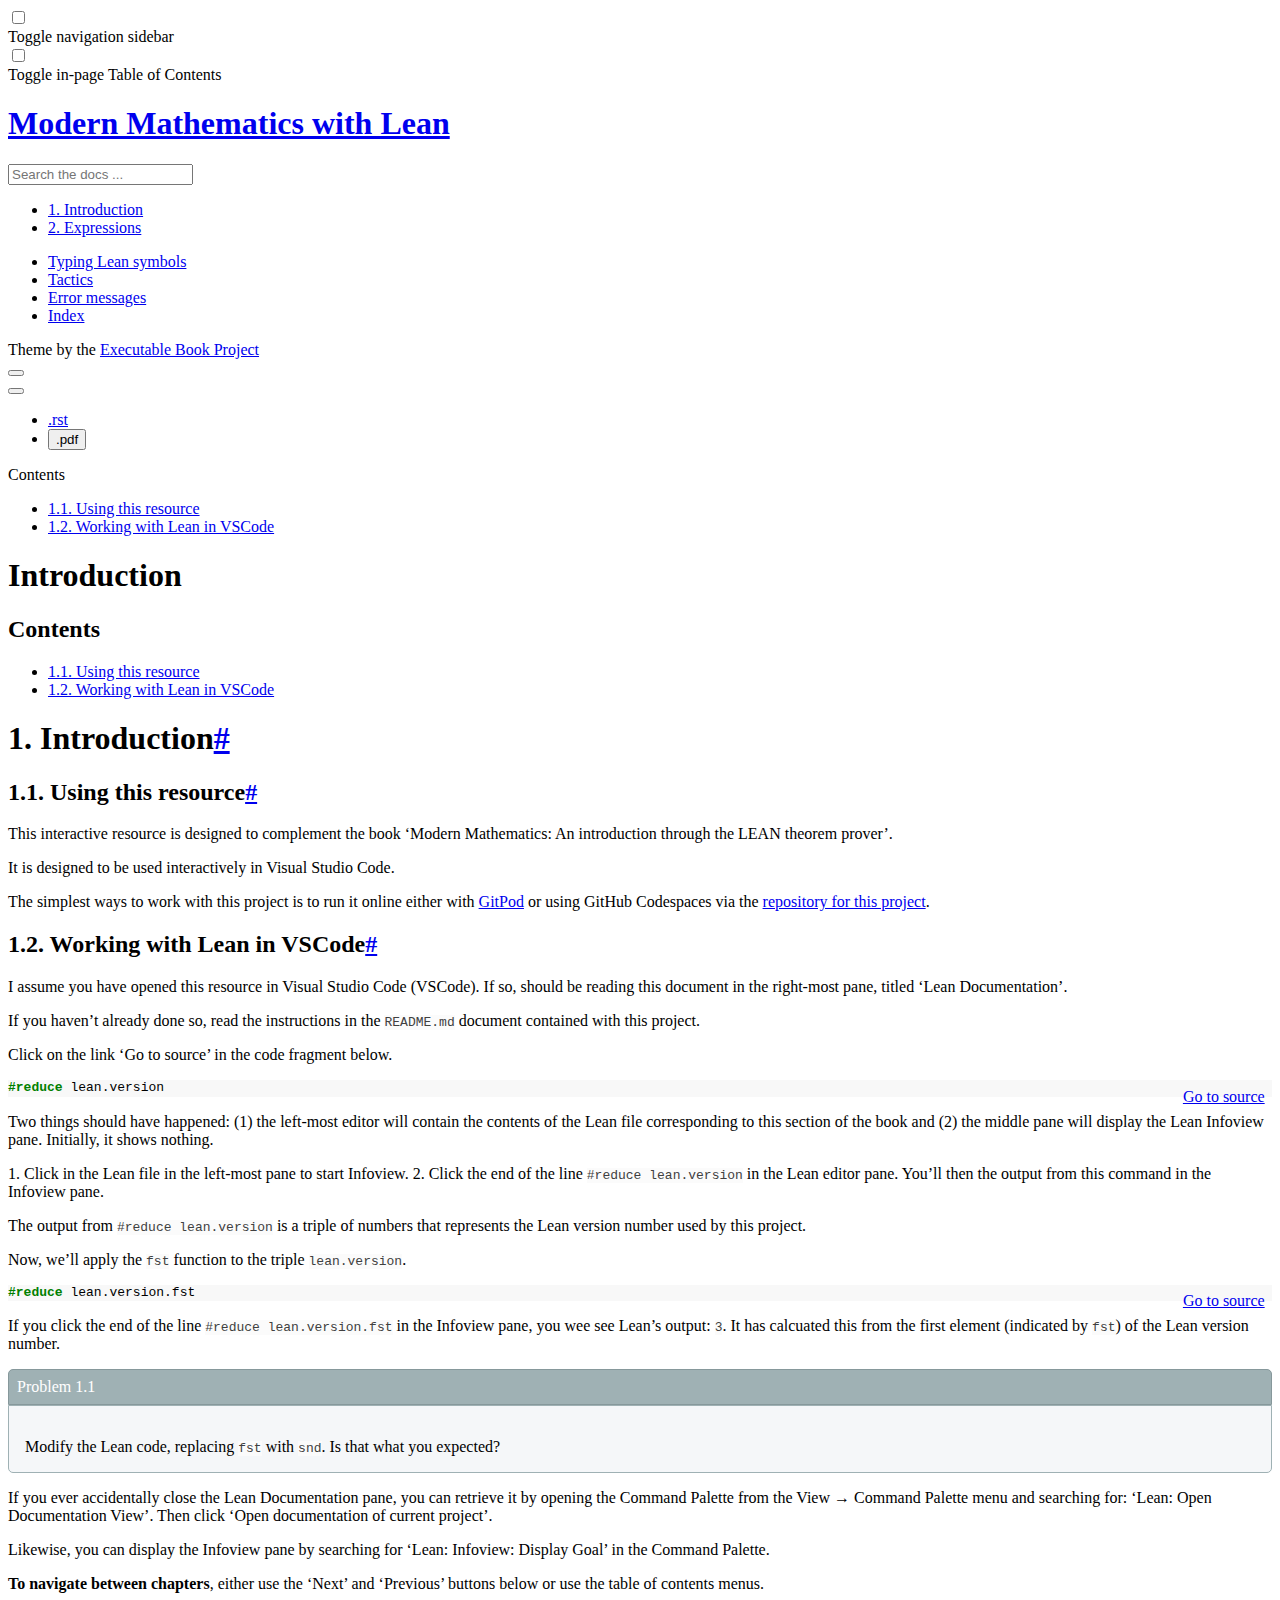
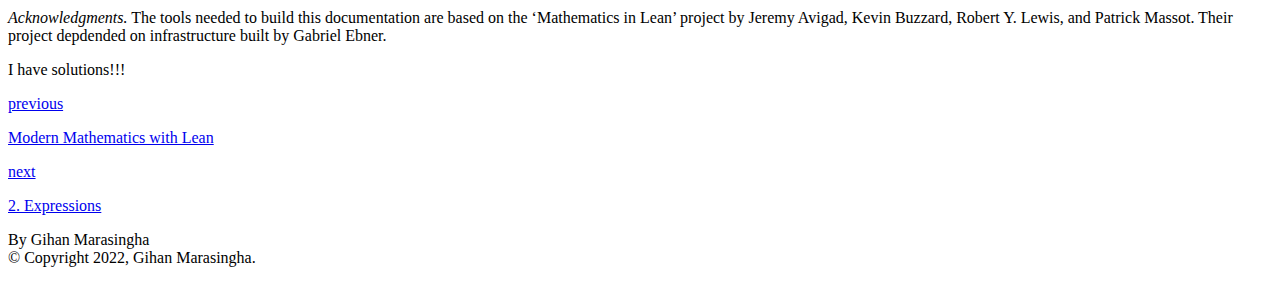
==== html/01_Introduction.html @ c66e1262 "Update Mon Jan  2 20:14:57 UTC 2023" ====
<!DOCTYPE html>

<html>
  <head>
    <meta charset="ascii" />
    <meta name="viewport" content="width=device-width, initial-scale=1.0" /><meta name="generator" content="Docutils 0.17.1: http://docutils.sourceforge.net/" />

    <title>1. Introduction &#8212; Modern Mathematics with Lean</title>
    
  <!-- Loaded before other Sphinx assets -->
  <link href="_static/styles/theme.css?digest=1999514e3f237ded88cf" rel="stylesheet">
<link href="_static/styles/pydata-sphinx-theme.css?digest=1999514e3f237ded88cf" rel="stylesheet">

    
  <link rel="stylesheet"
    href="_static/vendor/fontawesome/5.13.0/css/all.min.css">
  <link rel="preload" as="font" type="font/woff2" crossorigin
    href="_static/vendor/fontawesome/5.13.0/webfonts/fa-solid-900.woff2">
  <link rel="preload" as="font" type="font/woff2" crossorigin
    href="_static/vendor/fontawesome/5.13.0/webfonts/fa-brands-400.woff2">

    <link rel="stylesheet" type="text/css" href="_static/pygments.css" />
    <link rel="stylesheet" href="_static/styles/sphinx-book-theme.css?digest=5115cc725059bd94278eecd172e13a965bf8f5a9" type="text/css" />
    <link rel="stylesheet" type="text/css" href="_static/togglebutton.css" />
    <link rel="stylesheet" type="text/css" href="_static/proof.css" />
    <link rel="stylesheet" type="text/css" href="_static/css/custom.css" />
    <link rel="stylesheet" type="text/css" href="_static/css/proof.css" />
    <link rel="stylesheet" type="text/css" href="_static/design-style.4045f2051d55cab465a707391d5b2007.min.css" />
    
  <!-- Pre-loaded scripts that we'll load fully later -->
  <link rel="preload" as="script" href="_static/scripts/pydata-sphinx-theme.js?digest=1999514e3f237ded88cf">

    <script data-url_root="./" id="documentation_options" src="_static/documentation_options.js"></script>
    <script src="_static/jquery.js"></script>
    <script src="_static/underscore.js"></script>
    <script src="_static/doctools.js"></script>
    <script src="_static/proof.js"></script>
    <script>let toggleHintShow = 'Click to show';</script>
    <script>let toggleHintHide = 'Click to hide';</script>
    <script>let toggleOpenOnPrint = 'true';</script>
    <script src="_static/togglebutton.js"></script>
    <script src="_static/scripts/sphinx-book-theme.js?digest=9c920249402e914e316237a7dbc6769907cce411"></script>
    <script src="_static/design-tabs.js"></script>
    <script>var togglebuttonSelector = '.toggle, .admonition.dropdown';</script>
    <link rel="shortcut icon" href="_static/favicon.ico"/>
    <link rel="index" title="Index" href="genindex.html" />
    <link rel="search" title="Search" href="search.html" />
    <link rel="next" title="2. Expressions" href="02_Expressions.html" />
    <link rel="prev" title="Modern Mathematics with Lean" href="index.html" />
    <meta name="viewport" content="width=device-width, initial-scale=1" />
    <meta name="docsearch:language" content="None">
    

    <!-- Google Analytics -->
    
  </head>
  <body data-spy="scroll" data-target="#bd-toc-nav" data-offset="60">
<!-- Checkboxes to toggle the left sidebar -->
<input type="checkbox" class="sidebar-toggle" name="__navigation" id="__navigation" aria-label="Toggle navigation sidebar">
<label class="overlay overlay-navbar" for="__navigation">
    <div class="visually-hidden">Toggle navigation sidebar</div>
</label>
<!-- Checkboxes to toggle the in-page toc -->
<input type="checkbox" class="sidebar-toggle" name="__page-toc" id="__page-toc" aria-label="Toggle in-page Table of Contents">
<label class="overlay overlay-pagetoc" for="__page-toc">
    <div class="visually-hidden">Toggle in-page Table of Contents</div>
</label>
<!-- Headers at the top -->
<div class="announcement header-item noprint"></div>
<div class="header header-item noprint"></div>

    
    <div class="container-fluid" id="banner"></div>

    

    <div class="container-xl">
      <div class="row">
          
<!-- Sidebar -->
<div class="bd-sidebar noprint" id="site-navigation">
    <div class="bd-sidebar__content">
        <div class="bd-sidebar__top"><div class="navbar-brand-box">
    <a class="navbar-brand text-wrap" href="index.html">
      
      
      
      <h1 class="site-logo" id="site-title">Modern Mathematics with Lean</h1>
      
    </a>
</div><form class="bd-search d-flex align-items-center" action="search.html" method="get">
  <i class="icon fas fa-search"></i>
  <input type="search" class="form-control" name="q" id="search-input" placeholder="Search the docs ..." aria-label="Search the docs ..." autocomplete="off" >
</form><nav class="bd-links" id="bd-docs-nav" aria-label="Main">
    <div class="bd-toc-item active">
        <ul class="current nav bd-sidenav">
 <li class="toctree-l1 current active">
  <a class="current reference internal" href="#">
   1. Introduction
  </a>
 </li>
 <li class="toctree-l1">
  <a class="reference internal" href="02_Expressions.html">
   2. Expressions
  </a>
 </li>
</ul>
<ul class="nav bd-sidenav">
 <li class="toctree-l1">
  <a class="reference internal" href="typing_lean_symbols.html">
   Typing Lean symbols
  </a>
 </li>
 <li class="toctree-l1">
  <a class="reference internal" href="tactics.html">
   Tactics
  </a>
 </li>
 <li class="toctree-l1">
  <a class="reference internal" href="error_messages.html">
   Error messages
  </a>
 </li>
 <li class="toctree-l1">
  <a class="reference internal" href="genindex.html">
   Index
  </a>
 </li>
</ul>

    </div>
</nav></div>
        <div class="bd-sidebar__bottom">
             <!-- To handle the deprecated key -->
            
            <div class="navbar_extra_footer">
            Theme by the <a href="https://ebp.jupyterbook.org">Executable Book Project</a>
            </div>
            
        </div>
    </div>
    <div id="rtd-footer-container"></div>
</div>


          


          
<!-- A tiny helper pixel to detect if we've scrolled -->
<div class="sbt-scroll-pixel-helper"></div>
<!-- Main content -->
<div class="col py-0 content-container">
    
    <div class="header-article row sticky-top noprint">
        



<div class="col py-1 d-flex header-article-main">
    <div class="header-article__left">
        
        <label for="__navigation"
  class="headerbtn"
  data-toggle="tooltip"
data-placement="right"
title="Toggle navigation"
>
  

<span class="headerbtn__icon-container">
  <i class="fas fa-bars"></i>
  </span>

</label>

        
    </div>
    <div class="header-article__right">
<button onclick="toggleFullScreen()"
  class="headerbtn"
  data-toggle="tooltip"
data-placement="bottom"
title="Fullscreen mode"
>
  

<span class="headerbtn__icon-container">
  <i class="fas fa-expand"></i>
  </span>

</button>

<div class="menu-dropdown menu-dropdown-download-buttons">
  <button class="headerbtn menu-dropdown__trigger"
      aria-label="Download this page">
      <i class="fas fa-download"></i>
  </button>
  <div class="menu-dropdown__content">
    <ul>
      <li>
        <a href="_sources/01_Introduction.rst.txt"
   class="headerbtn"
   data-toggle="tooltip"
data-placement="left"
title="Download source file"
>
  

<span class="headerbtn__icon-container">
  <i class="fas fa-file"></i>
  </span>
<span class="headerbtn__text-container">.rst</span>
</a>

      </li>
      
      <li>
        
<button onclick="printPdf(this)"
  class="headerbtn"
  data-toggle="tooltip"
data-placement="left"
title="Print to PDF"
>
  

<span class="headerbtn__icon-container">
  <i class="fas fa-file-pdf"></i>
  </span>
<span class="headerbtn__text-container">.pdf</span>
</button>

      </li>
      
    </ul>
  </div>
</div>
<label for="__page-toc"
  class="headerbtn headerbtn-page-toc"
  
>
  

<span class="headerbtn__icon-container">
  <i class="fas fa-list"></i>
  </span>

</label>

    </div>
</div>

<!-- Table of contents -->
<div class="col-md-3 bd-toc show noprint">
    <div class="tocsection onthispage pt-5 pb-3">
        <i class="fas fa-list"></i> Contents
    </div>
    <nav id="bd-toc-nav" aria-label="Page">
        <ul class="visible nav section-nav flex-column">
 <li class="toc-h2 nav-item toc-entry">
  <a class="reference internal nav-link" href="#using-this-resource">
   1.1. Using this resource
  </a>
 </li>
 <li class="toc-h2 nav-item toc-entry">
  <a class="reference internal nav-link" href="#working-with-lean-in-vscode">
   1.2. Working with Lean in VSCode
  </a>
 </li>
</ul>

    </nav>
</div>
    </div>
    <div class="article row">
        <div class="col pl-md-3 pl-lg-5 content-container">
            <!-- Table of contents that is only displayed when printing the page -->
            <div id="jb-print-docs-body" class="onlyprint">
                <h1>Introduction</h1>
                <!-- Table of contents -->
                <div id="print-main-content">
                    <div id="jb-print-toc">
                        
                        <div>
                            <h2> Contents </h2>
                        </div>
                        <nav aria-label="Page">
                            <ul class="visible nav section-nav flex-column">
 <li class="toc-h2 nav-item toc-entry">
  <a class="reference internal nav-link" href="#using-this-resource">
   1.1. Using this resource
  </a>
 </li>
 <li class="toc-h2 nav-item toc-entry">
  <a class="reference internal nav-link" href="#working-with-lean-in-vscode">
   1.2. Working with Lean in VSCode
  </a>
 </li>
</ul>

                        </nav>
                    </div>
                </div>
            </div>
            <main id="main-content" role="main">
                
              <div>
                
  <section id="introduction">
<span id="id1"></span><h1><span class="section-number">1. </span>Introduction<a class="headerlink" href="#introduction" title="Permalink to this headline">#</a></h1>
<section id="using-this-resource">
<h2><span class="section-number">1.1. </span>Using this resource<a class="headerlink" href="#using-this-resource" title="Permalink to this headline">#</a></h2>
<p>This interactive resource is designed to complement the book &#8216;Modern Mathematics: An introduction
through the LEAN theorem prover&#8217;.</p>
<p>It is designed to be used interactively in Visual Studio Code.</p>
<p>The simplest ways to work with this project is to run it online either with
<a class="reference external" href="https://gitpod.io/#https://github.com/GihanMarasinghaOrg/modern_maths_lean/">GitPod</a> or
using GitHub Codespaces via the
<a class="reference external" href="https://github.com/GihanMarasinghaOrg/modern_maths_lean/">repository for this project</a>.</p>
</section>
<section id="working-with-lean-in-vscode">
<h2><span class="section-number">1.2. </span>Working with Lean in VSCode<a class="headerlink" href="#working-with-lean-in-vscode" title="Permalink to this headline">#</a></h2>
<p>I assume you have opened this resource in Visual Studio Code (VSCode). If so, should be reading
this document in the right-most pane, titled &#8216;Lean Documentation&#8217;.</p>
<p>If you haven&#8217;t already done so, read the instructions in the <code class="docutils literal notranslate"><span class="pre">README.md</span></code> document contained
with this project.</p>
<p>Click on the link &#8216;Go to source&#8217; in the code fragment below.</p>
<div id="index-0" style="position: relative">
<div style='position: absolute; right: 0; top: 0; padding: 1ex'><a href="../src/introduction/the_lean_interface.lean" id="index-0" target="_blank" tryitfile="../src/introduction/the_lean_interface.lean">
Go to source</a></div><div class="highlight-lean notranslate" id="index-0"><div class="highlight"><pre><span></span><span class="k">#reduce</span> <span class="n">lean.version</span>
</pre></div>
</div>
</div><p>Two things should have happened: (1) the left-most editor will contain the
contents of the Lean file corresponding to this section of the book and
(2) the middle pane will display the Lean Infoview pane. Initially, it
shows nothing.</p>
<p>1. Click in the Lean file in the left-most pane to start
Infoview.
2. Click the end of the line <code class="docutils literal notranslate"><span class="pre">#reduce</span> <span class="pre">lean.version</span></code> in the Lean editor pane.
You&#8217;ll then the output from this command in the Infoview pane.</p>
<p>The output from <code class="docutils literal notranslate"><span class="pre">#reduce</span> <span class="pre">lean.version</span></code> is a triple of numbers that
represents the Lean version number used by this project.</p>
<p>Now, we&#8217;ll apply the <code class="docutils literal notranslate"><span class="pre">fst</span></code> function to the triple <code class="docutils literal notranslate"><span class="pre">lean.version</span></code>.</p>
<div style="position: relative">
<div style='position: absolute; right: 0; top: 0; padding: 1ex'><a href="../src/introduction/the_lean_interface.lean" target="_blank" tryitfile="../src/introduction/the_lean_interface.lean">
Go to source</a></div><div class="highlight-lean notranslate"><div class="highlight"><pre><span></span><span class="k">#reduce</span> <span class="n">lean.version.fst</span>
</pre></div>
</div>
</div><p>If you click the end of the line <code class="docutils literal notranslate"><span class="pre">#reduce</span> <span class="pre">lean.version.fst</span></code> in the
Infoview pane, you wee see Lean&#8217;s output: <code class="docutils literal notranslate"><span class="pre">3</span></code>. It has calcuated this
from the first element (indicated by <code class="docutils literal notranslate"><span class="pre">fst</span></code>) of the Lean version number.</p>
<div class="proof proof-type-problem" id="id2">

    <div class="proof-title">
        <span class="proof-type">Problem 1.1</span>
        
    </div><div class="proof-content">
<p>Modify the Lean code, replacing <code class="docutils literal notranslate"><span class="pre">fst</span></code> with <code class="docutils literal notranslate"><span class="pre">snd</span></code>. Is that what you expected?</p>
</div></div><p>If you ever accidentally close the Lean Documentation pane, you can retrieve it
by opening the Command Palette from the View &#8594; Command Palette menu and searching for:
&#8216;Lean: Open Documentation View&#8217;. Then click &#8216;Open documentation of current project&#8217;.</p>
<p>Likewise, you can display the Infoview pane by searching for &#8216;Lean: Infoview: Display Goal&#8217;
in the Command Palette.</p>
<p><strong>To navigate between chapters</strong>, either use the &#8216;Next&#8217; and &#8216;Previous&#8217;
buttons below or use the table of contents menus.</p>
<p><em>Acknowledgments.</em> The tools needed to build this documentation are based on
the &#8216;Mathematics in Lean&#8217; project by Jeremy Avigad, Kevin Buzzard, Robert Y. Lewis, and
Patrick Massot. Their project depdended on infrastructure built by  Gabriel Ebner.</p>
<p>I have solutions!!!</p>
</section>
</section>


              </div>
              
            </main>
            <footer class="footer-article noprint">
                
    <!-- Previous / next buttons -->
<div class='prev-next-area'>
    <a class='left-prev' id="prev-link" href="index.html" title="previous page">
        <i class="fas fa-angle-left"></i>
        <div class="prev-next-info">
            <p class="prev-next-subtitle">previous</p>
            <p class="prev-next-title">Modern Mathematics with Lean</p>
        </div>
    </a>
    <a class='right-next' id="next-link" href="02_Expressions.html" title="next page">
    <div class="prev-next-info">
        <p class="prev-next-subtitle">next</p>
        <p class="prev-next-title"><span class="section-number">2. </span>Expressions</p>
    </div>
    <i class="fas fa-angle-right"></i>
    </a>
</div>
            </footer>
        </div>
    </div>
    <div class="footer-content row">
        <footer class="col footer"><p>
  
    By Gihan Marasingha<br/>
  
      &copy; Copyright 2022, Gihan Marasingha.<br/>
</p>
        </footer>
    </div>
    
</div>


      </div>
    </div>
  
  <!-- Scripts loaded after <body> so the DOM is not blocked -->
  <script src="_static/scripts/pydata-sphinx-theme.js?digest=1999514e3f237ded88cf"></script>


  </body>
</html>
---- html/_static/pygments.css ----
pre { line-height: 125%; }
td.linenos .normal { color: inherit; background-color: transparent; padding-left: 5px; padding-right: 5px; }
span.linenos { color: inherit; background-color: transparent; padding-left: 5px; padding-right: 5px; }
td.linenos .special { color: #000000; background-color: #ffffc0; padding-left: 5px; padding-right: 5px; }
span.linenos.special { color: #000000; background-color: #ffffc0; padding-left: 5px; padding-right: 5px; }
.highlight .hll { background-color: #ffffcc }
.highlight { background: #f8f8f8; }
.highlight .c { color: #3D7B7B; font-style: italic } /* Comment */
.highlight .err { border: 1px solid #FF0000 } /* Error */
.highlight .k { color: #008000; font-weight: bold } /* Keyword */
.highlight .o { color: #666666 } /* Operator */
.highlight .ch { color: #3D7B7B; font-style: italic } /* Comment.Hashbang */
.highlight .cm { color: #3D7B7B; font-style: italic } /* Comment.Multiline */
.highlight .cp { color: #9C6500 } /* Comment.Preproc */
.highlight .cpf { color: #3D7B7B; font-style: italic } /* Comment.PreprocFile */
.highlight .c1 { color: #3D7B7B; font-style: italic } /* Comment.Single */
.highlight .cs { color: #3D7B7B; font-style: italic } /* Comment.Special */
.highlight .gd { color: #A00000 } /* Generic.Deleted */
.highlight .ge { font-style: italic } /* Generic.Emph */
.highlight .gr { color: #E40000 } /* Generic.Error */
.highlight .gh { color: #000080; font-weight: bold } /* Generic.Heading */
.highlight .gi { color: #008400 } /* Generic.Inserted */
.highlight .go { color: #717171 } /* Generic.Output */
.highlight .gp { color: #000080; font-weight: bold } /* Generic.Prompt */
.highlight .gs { font-weight: bold } /* Generic.Strong */
.highlight .gu { color: #800080; font-weight: bold } /* Generic.Subheading */
.highlight .gt { color: #0044DD } /* Generic.Traceback */
.highlight .kc { color: #008000; font-weight: bold } /* Keyword.Constant */
.highlight .kd { color: #008000; font-weight: bold } /* Keyword.Declaration */
.highlight .kn { color: #008000; font-weight: bold } /* Keyword.Namespace */
.highlight .kp { color: #008000 } /* Keyword.Pseudo */
.highlight .kr { color: #008000; font-weight: bold } /* Keyword.Reserved */
.highlight .kt { color: #B00040 } /* Keyword.Type */
.highlight .m { color: #666666 } /* Literal.Number */
.highlight .s { color: #BA2121 } /* Literal.String */
.highlight .na { color: #687822 } /* Name.Attribute */
.highlight .nb { color: #008000 } /* Name.Builtin */
.highlight .nc { color: #0000FF; font-weight: bold } /* Name.Class */
.highlight .no { color: #880000 } /* Name.Constant */
.highlight .nd { color: #AA22FF } /* Name.Decorator */
.highlight .ni { color: #717171; font-weight: bold } /* Name.Entity */
.highlight .ne { color: #CB3F38; font-weight: bold } /* Name.Exception */
.highlight .nf { color: #0000FF } /* Name.Function */
.highlight .nl { color: #767600 } /* Name.Label */
.highlight .nn { color: #0000FF; font-weight: bold } /* Name.Namespace */
.highlight .nt { color: #008000; font-weight: bold } /* Name.Tag */
.highlight .nv { color: #19177C } /* Name.Variable */
.highlight .ow { color: #AA22FF; font-weight: bold } /* Operator.Word */
.highlight .w { color: #bbbbbb } /* Text.Whitespace */
.highlight .mb { color: #666666 } /* Literal.Number.Bin */
.highlight .mf { color: #666666 } /* Literal.Number.Float */
.highlight .mh { color: #666666 } /* Literal.Number.Hex */
.highlight .mi { color: #666666 } /* Literal.Number.Integer */
.highlight .mo { color: #666666 } /* Literal.Number.Oct */
.highlight .sa { color: #BA2121 } /* Literal.String.Affix */
.highlight .sb { color: #BA2121 } /* Literal.String.Backtick */
.highlight .sc { color: #BA2121 } /* Literal.String.Char */
.highlight .dl { color: #BA2121 } /* Literal.String.Delimiter */
.highlight .sd { color: #BA2121; font-style: italic } /* Literal.String.Doc */
.highlight .s2 { color: #BA2121 } /* Literal.String.Double */
.highlight .se { color: #AA5D1F; font-weight: bold } /* Literal.String.Escape */
.highlight .sh { color: #BA2121 } /* Literal.String.Heredoc */
.highlight .si { color: #A45A77; font-weight: bold } /* Literal.String.Interpol */
.highlight .sx { color: #008000 } /* Literal.String.Other */
.highlight .sr { color: #A45A77 } /* Literal.String.Regex */
.highlight .s1 { color: #BA2121 } /* Literal.String.Single */
.highlight .ss { color: #19177C } /* Literal.String.Symbol */
.highlight .bp { color: #008000 } /* Name.Builtin.Pseudo */
.highlight .fm { color: #0000FF } /* Name.Function.Magic */
.highlight .vc { color: #19177C } /* Name.Variable.Class */
.highlight .vg { color: #19177C } /* Name.Variable.Global */
.highlight .vi { color: #19177C } /* Name.Variable.Instance */
.highlight .vm { color: #19177C } /* Name.Variable.Magic */
.highlight .il { color: #666666 } /* Literal.Number.Integer.Long */
---- html/_static/css/custom.css ----
.rst-content .admonition .admonition-title:before {
    content: none;
}

.rst-content .admonition-theorem .admonition-title:before {
    content: none;
}

.rst-content .admonition-proof .admonition-title:before {
    content: none;
}

code.literal {
    color: #404040 !important;
    background-color: #fbfbfb !important;
}
---- html/_static/css/proof.css ----
.proof {
    margin-top: 1em;
    margin-bottom: 1em;
  }
  
  /* Titles */
  .proof .proof-title {
    background-color: #9fb1b4;
    border: 1px solid #86989b;
    border-top-left-radius: 5px;
    border-top-right-radius: 5px;
    color: white;
    padding: 0.5em;
    }
  
  /* Content */
  .proof-content {
    border: 1px solid #9fb1b4;
    background-color: #F5F7F9;
    border-bottom-left-radius: 5px;
    border-bottom-right-radius: 5px;
    padding: 1em;
  }

  .proof-content > :last-child {
    margin-bottom: 0px;
  }
  
  /* Toggle proof */
  .proof-type-proof > .proof-title {
      display: block;
      clear: both;
  }


  
  /*
  .proof-type-proof > .proof-title:after {
      content: " â–¼";
  }
  
  .proof-type-proof > .proof-title.open:after {
      content: " â–²";
  } */
---- html/_static/design-style.4045f2051d55cab465a707391d5b2007.min.css ----
.sd-bg-primary{background-color:var(--sd-color-primary) !important}.sd-bg-text-primary{color:var(--sd-color-primary-text) !important}button.sd-bg-primary:focus,button.sd-bg-primary:hover{background-color:var(--sd-color-primary-highlight) !important}a.sd-bg-primary:focus,a.sd-bg-primary:hover{background-color:var(--sd-color-primary-highlight) !important}.sd-bg-secondary{background-color:var(--sd-color-secondary) !important}.sd-bg-text-secondary{color:var(--sd-color-secondary-text) !important}button.sd-bg-secondary:focus,button.sd-bg-secondary:hover{background-color:var(--sd-color-secondary-highlight) !important}a.sd-bg-secondary:focus,a.sd-bg-secondary:hover{background-color:var(--sd-color-secondary-highlight) !important}.sd-bg-success{background-color:var(--sd-color-success) !important}.sd-bg-text-success{color:var(--sd-color-success-text) !important}button.sd-bg-success:focus,button.sd-bg-success:hover{background-color:var(--sd-color-success-highlight) !important}a.sd-bg-success:focus,a.sd-bg-success:hover{background-color:var(--sd-color-success-highlight) !important}.sd-bg-info{background-color:var(--sd-color-info) !important}.sd-bg-text-info{color:var(--sd-color-info-text) !important}button.sd-bg-info:focus,button.sd-bg-info:hover{background-color:var(--sd-color-info-highlight) !important}a.sd-bg-info:focus,a.sd-bg-info:hover{background-color:var(--sd-color-info-highlight) !important}.sd-bg-warning{background-color:var(--sd-color-warning) !important}.sd-bg-text-warning{color:var(--sd-color-warning-text) !important}button.sd-bg-warning:focus,button.sd-bg-warning:hover{background-color:var(--sd-color-warning-highlight) !important}a.sd-bg-warning:focus,a.sd-bg-warning:hover{background-color:var(--sd-color-warning-highlight) !important}.sd-bg-danger{background-color:var(--sd-color-danger) !important}.sd-bg-text-danger{color:var(--sd-color-danger-text) !important}button.sd-bg-danger:focus,button.sd-bg-danger:hover{background-color:var(--sd-color-danger-highlight) !important}a.sd-bg-danger:focus,a.sd-bg-danger:hover{background-color:var(--sd-color-danger-highlight) !important}.sd-bg-light{background-color:var(--sd-color-light) !important}.sd-bg-text-light{color:var(--sd-color-light-text) !important}button.sd-bg-light:focus,button.sd-bg-light:hover{background-color:var(--sd-color-light-highlight) !important}a.sd-bg-light:focus,a.sd-bg-light:hover{background-color:var(--sd-color-light-highlight) !important}.sd-bg-muted{background-color:var(--sd-color-muted) !important}.sd-bg-text-muted{color:var(--sd-color-muted-text) !important}button.sd-bg-muted:focus,button.sd-bg-muted:hover{background-color:var(--sd-color-muted-highlight) !important}a.sd-bg-muted:focus,a.sd-bg-muted:hover{background-color:var(--sd-color-muted-highlight) !important}.sd-bg-dark{background-color:var(--sd-color-dark) !important}.sd-bg-text-dark{color:var(--sd-color-dark-text) !important}button.sd-bg-dark:focus,button.sd-bg-dark:hover{background-color:var(--sd-color-dark-highlight) !important}a.sd-bg-dark:focus,a.sd-bg-dark:hover{background-color:var(--sd-color-dark-highlight) !important}.sd-bg-black{background-color:var(--sd-color-black) !important}.sd-bg-text-black{color:var(--sd-color-black-text) !important}button.sd-bg-black:focus,button.sd-bg-black:hover{background-color:var(--sd-color-black-highlight) !important}a.sd-bg-black:focus,a.sd-bg-black:hover{background-color:var(--sd-color-black-highlight) !important}.sd-bg-white{background-color:var(--sd-color-white) !important}.sd-bg-text-white{color:var(--sd-color-white-text) !important}button.sd-bg-white:focus,button.sd-bg-white:hover{background-color:var(--sd-color-white-highlight) !important}a.sd-bg-white:focus,a.sd-bg-white:hover{background-color:var(--sd-color-white-highlight) !important}.sd-text-primary,.sd-text-primary>p{color:var(--sd-color-primary) !important}a.sd-text-primary:focus,a.sd-text-primary:hover{color:var(--sd-color-primary-highlight) !important}.sd-text-secondary,.sd-text-secondary>p{color:var(--sd-color-secondary) !important}a.sd-text-secondary:focus,a.sd-text-secondary:hover{color:var(--sd-color-secondary-highlight) !important}.sd-text-success,.sd-text-success>p{color:var(--sd-color-success) !important}a.sd-text-success:focus,a.sd-text-success:hover{color:var(--sd-color-success-highlight) !important}.sd-text-info,.sd-text-info>p{color:var(--sd-color-info) !important}a.sd-text-info:focus,a.sd-text-info:hover{color:var(--sd-color-info-highlight) !important}.sd-text-warning,.sd-text-warning>p{color:var(--sd-color-warning) !important}a.sd-text-warning:focus,a.sd-text-warning:hover{color:var(--sd-color-warning-highlight) !important}.sd-text-danger,.sd-text-danger>p{color:var(--sd-color-danger) !important}a.sd-text-danger:focus,a.sd-text-danger:hover{color:var(--sd-color-danger-highlight) !important}.sd-text-light,.sd-text-light>p{color:var(--sd-color-light) !important}a.sd-text-light:focus,a.sd-text-light:hover{color:var(--sd-color-light-highlight) !important}.sd-text-muted,.sd-text-muted>p{color:var(--sd-color-muted) !important}a.sd-text-muted:focus,a.sd-text-muted:hover{color:var(--sd-color-muted-highlight) !important}.sd-text-dark,.sd-text-dark>p{color:var(--sd-color-dark) !important}a.sd-text-dark:focus,a.sd-text-dark:hover{color:var(--sd-color-dark-highlight) !important}.sd-text-black,.sd-text-black>p{color:var(--sd-color-black) !important}a.sd-text-black:focus,a.sd-text-black:hover{color:var(--sd-color-black-highlight) !important}.sd-text-white,.sd-text-white>p{color:var(--sd-color-white) !important}a.sd-text-white:focus,a.sd-text-white:hover{color:var(--sd-color-white-highlight) !important}.sd-outline-primary{border-color:var(--sd-color-primary) !important;border-style:solid !important;border-width:1px !important}a.sd-outline-primary:focus,a.sd-outline-primary:hover{border-color:var(--sd-color-primary-highlight) !important}.sd-outline-secondary{border-color:var(--sd-color-secondary) !important;border-style:solid !important;border-width:1px !important}a.sd-outline-secondary:focus,a.sd-outline-secondary:hover{border-color:var(--sd-color-secondary-highlight) !important}.sd-outline-success{border-color:var(--sd-color-success) !important;border-style:solid !important;border-width:1px !important}a.sd-outline-success:focus,a.sd-outline-success:hover{border-color:var(--sd-color-success-highlight) !important}.sd-outline-info{border-color:var(--sd-color-info) !important;border-style:solid !important;border-width:1px !important}a.sd-outline-info:focus,a.sd-outline-info:hover{border-color:var(--sd-color-info-highlight) !important}.sd-outline-warning{border-color:var(--sd-color-warning) !important;border-style:solid !important;border-width:1px !important}a.sd-outline-warning:focus,a.sd-outline-warning:hover{border-color:var(--sd-color-warning-highlight) !important}.sd-outline-danger{border-color:var(--sd-color-danger) !important;border-style:solid !important;border-width:1px !important}a.sd-outline-danger:focus,a.sd-outline-danger:hover{border-color:var(--sd-color-danger-highlight) !important}.sd-outline-light{border-color:var(--sd-color-light) !important;border-style:solid !important;border-width:1px !important}a.sd-outline-light:focus,a.sd-outline-light:hover{border-color:var(--sd-color-light-highlight) !important}.sd-outline-muted{border-color:var(--sd-color-muted) !important;border-style:solid !important;border-width:1px !important}a.sd-outline-muted:focus,a.sd-outline-muted:hover{border-color:var(--sd-color-muted-highlight) !important}.sd-outline-dark{border-color:var(--sd-color-dark) !important;border-style:solid !important;border-width:1px !important}a.sd-outline-dark:focus,a.sd-outline-dark:hover{border-color:var(--sd-color-dark-highlight) !important}.sd-outline-black{border-color:var(--sd-color-black) !important;border-style:solid !important;border-width:1px !important}a.sd-outline-black:focus,a.sd-outline-black:hover{border-color:var(--sd-color-black-highlight) !important}.sd-outline-white{border-color:var(--sd-color-white) !important;border-style:solid !important;border-width:1px !important}a.sd-outline-white:focus,a.sd-outline-white:hover{border-color:var(--sd-color-white-highlight) !important}.sd-bg-transparent{background-color:transparent !important}.sd-outline-transparent{border-color:transparent !important}.sd-text-transparent{color:transparent !important}.sd-p-0{padding:0 !important}.sd-pt-0,.sd-py-0{padding-top:0 !important}.sd-pr-0,.sd-px-0{padding-right:0 !important}.sd-pb-0,.sd-py-0{padding-bottom:0 !important}.sd-pl-0,.sd-px-0{padding-left:0 !important}.sd-p-1{padding:.25rem !important}.sd-pt-1,.sd-py-1{padding-top:.25rem !important}.sd-pr-1,.sd-px-1{padding-right:.25rem !important}.sd-pb-1,.sd-py-1{padding-bottom:.25rem !important}.sd-pl-1,.sd-px-1{padding-left:.25rem !important}.sd-p-2{padding:.5rem !important}.sd-pt-2,.sd-py-2{padding-top:.5rem !important}.sd-pr-2,.sd-px-2{padding-right:.5rem !important}.sd-pb-2,.sd-py-2{padding-bottom:.5rem !important}.sd-pl-2,.sd-px-2{padding-left:.5rem !important}.sd-p-3{padding:1rem !important}.sd-pt-3,.sd-py-3{padding-top:1rem !important}.sd-pr-3,.sd-px-3{padding-right:1rem !important}.sd-pb-3,.sd-py-3{padding-bottom:1rem !important}.sd-pl-3,.sd-px-3{padding-left:1rem !important}.sd-p-4{padding:1.5rem !important}.sd-pt-4,.sd-py-4{padding-top:1.5rem !important}.sd-pr-4,.sd-px-4{padding-right:1.5rem !important}.sd-pb-4,.sd-py-4{padding-bottom:1.5rem !important}.sd-pl-4,.sd-px-4{padding-left:1.5rem !important}.sd-p-5{padding:3rem !important}.sd-pt-5,.sd-py-5{padding-top:3rem !important}.sd-pr-5,.sd-px-5{padding-right:3rem !important}.sd-pb-5,.sd-py-5{padding-bottom:3rem !important}.sd-pl-5,.sd-px-5{padding-left:3rem !important}.sd-m-auto{margin:auto !important}.sd-mt-auto,.sd-my-auto{margin-top:auto !important}.sd-mr-auto,.sd-mx-auto{margin-right:auto !important}.sd-mb-auto,.sd-my-auto{margin-bottom:auto !important}.sd-ml-auto,.sd-mx-auto{margin-left:auto !important}.sd-m-0{margin:0 !important}.sd-mt-0,.sd-my-0{margin-top:0 !important}.sd-mr-0,.sd-mx-0{margin-right:0 !important}.sd-mb-0,.sd-my-0{margin-bottom:0 !important}.sd-ml-0,.sd-mx-0{margin-left:0 !important}.sd-m-1{margin:.25rem !important}.sd-mt-1,.sd-my-1{margin-top:.25rem !important}.sd-mr-1,.sd-mx-1{margin-right:.25rem !important}.sd-mb-1,.sd-my-1{margin-bottom:.25rem !important}.sd-ml-1,.sd-mx-1{margin-left:.25rem !important}.sd-m-2{margin:.5rem !important}.sd-mt-2,.sd-my-2{margin-top:.5rem !important}.sd-mr-2,.sd-mx-2{margin-right:.5rem !important}.sd-mb-2,.sd-my-2{margin-bottom:.5rem !important}.sd-ml-2,.sd-mx-2{margin-left:.5rem !important}.sd-m-3{margin:1rem !important}.sd-mt-3,.sd-my-3{margin-top:1rem !important}.sd-mr-3,.sd-mx-3{margin-right:1rem !important}.sd-mb-3,.sd-my-3{margin-bottom:1rem !important}.sd-ml-3,.sd-mx-3{margin-left:1rem !important}.sd-m-4{margin:1.5rem !important}.sd-mt-4,.sd-my-4{margin-top:1.5rem !important}.sd-mr-4,.sd-mx-4{margin-right:1.5rem !important}.sd-mb-4,.sd-my-4{margin-bottom:1.5rem !important}.sd-ml-4,.sd-mx-4{margin-left:1.5rem !important}.sd-m-5{margin:3rem !important}.sd-mt-5,.sd-my-5{margin-top:3rem !important}.sd-mr-5,.sd-mx-5{margin-right:3rem !important}.sd-mb-5,.sd-my-5{margin-bottom:3rem !important}.sd-ml-5,.sd-mx-5{margin-left:3rem !important}.sd-w-25{width:25% !important}.sd-w-50{width:50% !important}.sd-w-75{width:75% !important}.sd-w-100{width:100% !important}.sd-w-auto{width:auto !important}.sd-h-25{height:25% !important}.sd-h-50{height:50% !important}.sd-h-75{height:75% !important}.sd-h-100{height:100% !important}.sd-h-auto{height:auto !important}.sd-d-none{display:none !important}.sd-d-inline{display:inline !important}.sd-d-inline-block{display:inline-block !important}.sd-d-block{display:block !important}.sd-d-grid{display:grid !important}.sd-d-flex-row{display:-ms-flexbox !important;display:flex !important;flex-direction:row !important}.sd-d-flex-column{display:-ms-flexbox !important;display:flex !important;flex-direction:column !important}.sd-d-inline-flex{display:-ms-inline-flexbox !important;display:inline-flex !important}@media(min-width: 576px){.sd-d-sm-none{display:none !important}.sd-d-sm-inline{display:inline !important}.sd-d-sm-inline-block{display:inline-block !important}.sd-d-sm-block{display:block !important}.sd-d-sm-grid{display:grid !important}.sd-d-sm-flex{display:-ms-flexbox !important;display:flex !important}.sd-d-sm-inline-flex{display:-ms-inline-flexbox !important;display:inline-flex !important}}@media(min-width: 768px){.sd-d-md-none{display:none !important}.sd-d-md-inline{display:inline !important}.sd-d-md-inline-block{display:inline-block !important}.sd-d-md-block{display:block !important}.sd-d-md-grid{display:grid !important}.sd-d-md-flex{display:-ms-flexbox !important;display:flex !important}.sd-d-md-inline-flex{display:-ms-inline-flexbox !important;display:inline-flex !important}}@media(min-width: 992px){.sd-d-lg-none{display:none !important}.sd-d-lg-inline{display:inline !important}.sd-d-lg-inline-block{display:inline-block !important}.sd-d-lg-block{display:block !important}.sd-d-lg-grid{display:grid !important}.sd-d-lg-flex{display:-ms-flexbox !important;display:flex !important}.sd-d-lg-inline-flex{display:-ms-inline-flexbox !important;display:inline-flex !important}}@media(min-width: 1200px){.sd-d-xl-none{display:none !important}.sd-d-xl-inline{display:inline !important}.sd-d-xl-inline-block{display:inline-block !important}.sd-d-xl-block{display:block !important}.sd-d-xl-grid{display:grid !important}.sd-d-xl-flex{display:-ms-flexbox !important;display:flex !important}.sd-d-xl-inline-flex{display:-ms-inline-flexbox !important;display:inline-flex !important}}.sd-align-major-start{justify-content:flex-start !important}.sd-align-major-end{justify-content:flex-end !important}.sd-align-major-center{justify-content:center !important}.sd-align-major-justify{justify-content:space-between !important}.sd-align-major-spaced{justify-content:space-evenly !important}.sd-align-minor-start{align-items:flex-start !important}.sd-align-minor-end{align-items:flex-end !important}.sd-align-minor-center{align-items:center !important}.sd-align-minor-stretch{align-items:stretch !important}.sd-text-justify{text-align:justify !important}.sd-text-left{text-align:left !important}.sd-text-right{text-align:right !important}.sd-text-center{text-align:center !important}.sd-font-weight-light{font-weight:300 !important}.sd-font-weight-lighter{font-weight:lighter !important}.sd-font-weight-normal{font-weight:400 !important}.sd-font-weight-bold{font-weight:700 !important}.sd-font-weight-bolder{font-weight:bolder !important}.sd-font-italic{font-style:italic !important}.sd-text-decoration-none{text-decoration:none !important}.sd-text-lowercase{text-transform:lowercase !important}.sd-text-uppercase{text-transform:uppercase !important}.sd-text-capitalize{text-transform:capitalize !important}.sd-text-wrap{white-space:normal !important}.sd-text-nowrap{white-space:nowrap !important}.sd-text-truncate{overflow:hidden;text-overflow:ellipsis;white-space:nowrap}.sd-fs-1,.sd-fs-1>p{font-size:calc(1.375rem + 1.5vw) !important;line-height:unset !important}.sd-fs-2,.sd-fs-2>p{font-size:calc(1.325rem + 0.9vw) !important;line-height:unset !important}.sd-fs-3,.sd-fs-3>p{font-size:calc(1.3rem + 0.6vw) !important;line-height:unset !important}.sd-fs-4,.sd-fs-4>p{font-size:calc(1.275rem + 0.3vw) !important;line-height:unset !important}.sd-fs-5,.sd-fs-5>p{font-size:1.25rem !important;line-height:unset !important}.sd-fs-6,.sd-fs-6>p{font-size:1rem !important;line-height:unset !important}.sd-border-0{border:0 solid !important}.sd-border-top-0{border-top:0 solid !important}.sd-border-bottom-0{border-bottom:0 solid !important}.sd-border-right-0{border-right:0 solid !important}.sd-border-left-0{border-left:0 solid !important}.sd-border-1{border:1px solid !important}.sd-border-top-1{border-top:1px solid !important}.sd-border-bottom-1{border-bottom:1px solid !important}.sd-border-right-1{border-right:1px solid !important}.sd-border-left-1{border-left:1px solid !important}.sd-border-2{border:2px solid !important}.sd-border-top-2{border-top:2px solid !important}.sd-border-bottom-2{border-bottom:2px solid !important}.sd-border-right-2{border-right:2px solid !important}.sd-border-left-2{border-left:2px solid !important}.sd-border-3{border:3px solid !important}.sd-border-top-3{border-top:3px solid !important}.sd-border-bottom-3{border-bottom:3px solid !important}.sd-border-right-3{border-right:3px solid !important}.sd-border-left-3{border-left:3px solid !important}.sd-border-4{border:4px solid !important}.sd-border-top-4{border-top:4px solid !important}.sd-border-bottom-4{border-bottom:4px solid !important}.sd-border-right-4{border-right:4px solid !important}.sd-border-left-4{border-left:4px solid !important}.sd-border-5{border:5px solid !important}.sd-border-top-5{border-top:5px solid !important}.sd-border-bottom-5{border-bottom:5px solid !important}.sd-border-right-5{border-right:5px solid !important}.sd-border-left-5{border-left:5px solid !important}.sd-rounded-0{border-radius:0 !important}.sd-rounded-1{border-radius:.2rem !important}.sd-rounded-2{border-radius:.3rem !important}.sd-rounded-3{border-radius:.5rem !important}.sd-rounded-pill{border-radius:50rem !important}.sd-rounded-circle{border-radius:50% !important}.shadow-none{box-shadow:none !important}.sd-shadow-sm{box-shadow:0 .125rem .25rem var(--sd-color-shadow) !important}.sd-shadow-md{box-shadow:0 .5rem 1rem var(--sd-color-shadow) !important}.sd-shadow-lg{box-shadow:0 1rem 3rem var(--sd-color-shadow) !important}@keyframes sd-slide-from-left{0%{transform:translateX(-100%)}100%{transform:translateX(0)}}@keyframes sd-slide-from-right{0%{transform:translateX(200%)}100%{transform:translateX(0)}}@keyframes sd-grow100{0%{transform:scale(0);opacity:.5}100%{transform:scale(1);opacity:1}}@keyframes sd-grow50{0%{transform:scale(0.5);opacity:.5}100%{transform:scale(1);opacity:1}}@keyframes sd-grow50-rot20{0%{transform:scale(0.5) rotateZ(-20deg);opacity:.5}75%{transform:scale(1) rotateZ(5deg);opacity:1}95%{transform:scale(1) rotateZ(-1deg);opacity:1}100%{transform:scale(1) rotateZ(0);opacity:1}}.sd-animate-slide-from-left{animation:1s ease-out 0s 1 normal none running sd-slide-from-left}.sd-animate-slide-from-right{animation:1s ease-out 0s 1 normal none running sd-slide-from-right}.sd-animate-grow100{animation:1s ease-out 0s 1 normal none running sd-grow100}.sd-animate-grow50{animation:1s ease-out 0s 1 normal none running sd-grow50}.sd-animate-grow50-rot20{animation:1s ease-out 0s 1 normal none running sd-grow50-rot20}.sd-badge{display:inline-block;padding:.35em .65em;font-size:.75em;font-weight:700;line-height:1;text-align:center;white-space:nowrap;vertical-align:baseline;border-radius:.25rem}.sd-badge:empty{display:none}a.sd-badge{text-decoration:none}.sd-btn .sd-badge{position:relative;top:-1px}.sd-btn{background-color:transparent;border:1px solid transparent;border-radius:.25rem;cursor:pointer;display:inline-block;font-weight:400;font-size:1rem;line-height:1.5;padding:.375rem .75rem;text-align:center;text-decoration:none;transition:color .15s ease-in-out,background-color .15s ease-in-out,border-color .15s ease-in-out,box-shadow .15s ease-in-out;vertical-align:middle;user-select:none;-moz-user-select:none;-ms-user-select:none;-webkit-user-select:none}.sd-btn:hover{text-decoration:none}@media(prefers-reduced-motion: reduce){.sd-btn{transition:none}}.sd-btn-primary,.sd-btn-outline-primary:hover,.sd-btn-outline-primary:focus{color:var(--sd-color-primary-text) !important;background-color:var(--sd-color-primary) !important;border-color:var(--sd-color-primary) !important;border-width:1px !important;border-style:solid !important}.sd-btn-primary:hover,.sd-btn-primary:focus{color:var(--sd-color-primary-text) !important;background-color:var(--sd-color-primary-highlight) !important;border-color:var(--sd-color-primary-highlight) !important;border-width:1px !important;border-style:solid !important}.sd-btn-outline-primary{color:var(--sd-color-primary) !important;border-color:var(--sd-color-primary) !important;border-width:1px !important;border-style:solid !important}.sd-btn-secondary,.sd-btn-outline-secondary:hover,.sd-btn-outline-secondary:focus{color:var(--sd-color-secondary-text) !important;background-color:var(--sd-color-secondary) !important;border-color:var(--sd-color-secondary) !important;border-width:1px !important;border-style:solid !important}.sd-btn-secondary:hover,.sd-btn-secondary:focus{color:var(--sd-color-secondary-text) !important;background-color:var(--sd-color-secondary-highlight) !important;border-color:var(--sd-color-secondary-highlight) !important;border-width:1px !important;border-style:solid !important}.sd-btn-outline-secondary{color:var(--sd-color-secondary) !important;border-color:var(--sd-color-secondary) !important;border-width:1px !important;border-style:solid !important}.sd-btn-success,.sd-btn-outline-success:hover,.sd-btn-outline-success:focus{color:var(--sd-color-success-text) !important;background-color:var(--sd-color-success) !important;border-color:var(--sd-color-success) !important;border-width:1px !important;border-style:solid !important}.sd-btn-success:hover,.sd-btn-success:focus{color:var(--sd-color-success-text) !important;background-color:var(--sd-color-success-highlight) !important;border-color:var(--sd-color-success-highlight) !important;border-width:1px !important;border-style:solid !important}.sd-btn-outline-success{color:var(--sd-color-success) !important;border-color:var(--sd-color-success) !important;border-width:1px !important;border-style:solid !important}.sd-btn-info,.sd-btn-outline-info:hover,.sd-btn-outline-info:focus{color:var(--sd-color-info-text) !important;background-color:var(--sd-color-info) !important;border-color:var(--sd-color-info) !important;border-width:1px !important;border-style:solid !important}.sd-btn-info:hover,.sd-btn-info:focus{color:var(--sd-color-info-text) !important;background-color:var(--sd-color-info-highlight) !important;border-color:var(--sd-color-info-highlight) !important;border-width:1px !important;border-style:solid !important}.sd-btn-outline-info{color:var(--sd-color-info) !important;border-color:var(--sd-color-info) !important;border-width:1px !important;border-style:solid !important}.sd-btn-warning,.sd-btn-outline-warning:hover,.sd-btn-outline-warning:focus{color:var(--sd-color-warning-text) !important;background-color:var(--sd-color-warning) !important;border-color:var(--sd-color-warning) !important;border-width:1px !important;border-style:solid !important}.sd-btn-warning:hover,.sd-btn-warning:focus{color:var(--sd-color-warning-text) !important;background-color:var(--sd-color-warning-highlight) !important;border-color:var(--sd-color-warning-highlight) !important;border-width:1px !important;border-style:solid !important}.sd-btn-outline-warning{color:var(--sd-color-warning) !important;border-color:var(--sd-color-warning) !important;border-width:1px !important;border-style:solid !important}.sd-btn-danger,.sd-btn-outline-danger:hover,.sd-btn-outline-danger:focus{color:var(--sd-color-danger-text) !important;background-color:var(--sd-color-danger) !important;border-color:var(--sd-color-danger) !important;border-width:1px !important;border-style:solid !important}.sd-btn-danger:hover,.sd-btn-danger:focus{color:var(--sd-color-danger-text) !important;background-color:var(--sd-color-danger-highlight) !important;border-color:var(--sd-color-danger-highlight) !important;border-width:1px !important;border-style:solid !important}.sd-btn-outline-danger{color:var(--sd-color-danger) !important;border-color:var(--sd-color-danger) !important;border-width:1px !important;border-style:solid !important}.sd-btn-light,.sd-btn-outline-light:hover,.sd-btn-outline-light:focus{color:var(--sd-color-light-text) !important;background-color:var(--sd-color-light) !important;border-color:var(--sd-color-light) !important;border-width:1px !important;border-style:solid !important}.sd-btn-light:hover,.sd-btn-light:focus{color:var(--sd-color-light-text) !important;background-color:var(--sd-color-light-highlight) !important;border-color:var(--sd-color-light-highlight) !important;border-width:1px !important;border-style:solid !important}.sd-btn-outline-light{color:var(--sd-color-light) !important;border-color:var(--sd-color-light) !important;border-width:1px !important;border-style:solid !important}.sd-btn-muted,.sd-btn-outline-muted:hover,.sd-btn-outline-muted:focus{color:var(--sd-color-muted-text) !important;background-color:var(--sd-color-muted) !important;border-color:var(--sd-color-muted) !important;border-width:1px !important;border-style:solid !important}.sd-btn-muted:hover,.sd-btn-muted:focus{color:var(--sd-color-muted-text) !important;background-color:var(--sd-color-muted-highlight) !important;border-color:var(--sd-color-muted-highlight) !important;border-width:1px !important;border-style:solid !important}.sd-btn-outline-muted{color:var(--sd-color-muted) !important;border-color:var(--sd-color-muted) !important;border-width:1px !important;border-style:solid !important}.sd-btn-dark,.sd-btn-outline-dark:hover,.sd-btn-outline-dark:focus{color:var(--sd-color-dark-text) !important;background-color:var(--sd-color-dark) !important;border-color:var(--sd-color-dark) !important;border-width:1px !important;border-style:solid !important}.sd-btn-dark:hover,.sd-btn-dark:focus{color:var(--sd-color-dark-text) !important;background-color:var(--sd-color-dark-highlight) !important;border-color:var(--sd-color-dark-highlight) !important;border-width:1px !important;border-style:solid !important}.sd-btn-outline-dark{color:var(--sd-color-dark) !important;border-color:var(--sd-color-dark) !important;border-width:1px !important;border-style:solid !important}.sd-btn-black,.sd-btn-outline-black:hover,.sd-btn-outline-black:focus{color:var(--sd-color-black-text) !important;background-color:var(--sd-color-black) !important;border-color:var(--sd-color-black) !important;border-width:1px !important;border-style:solid !important}.sd-btn-black:hover,.sd-btn-black:focus{color:var(--sd-color-black-text) !important;background-color:var(--sd-color-black-highlight) !important;border-color:var(--sd-color-black-highlight) !important;border-width:1px !important;border-style:solid !important}.sd-btn-outline-black{color:var(--sd-color-black) !important;border-color:var(--sd-color-black) !important;border-width:1px !important;border-style:solid !important}.sd-btn-white,.sd-btn-outline-white:hover,.sd-btn-outline-white:focus{color:var(--sd-color-white-text) !important;background-color:var(--sd-color-white) !important;border-color:var(--sd-color-white) !important;border-width:1px !important;border-style:solid !important}.sd-btn-white:hover,.sd-btn-white:focus{color:var(--sd-color-white-text) !important;background-color:var(--sd-color-white-highlight) !important;border-color:var(--sd-color-white-highlight) !important;border-width:1px !important;border-style:solid !important}.sd-btn-outline-white{color:var(--sd-color-white) !important;border-color:var(--sd-color-white) !important;border-width:1px !important;border-style:solid !important}.sd-stretched-link::after{position:absolute;top:0;right:0;bottom:0;left:0;z-index:1;content:""}.sd-hide-link-text{font-size:0}.sd-octicon,.sd-material-icon{display:inline-block;fill:currentColor;vertical-align:middle}.sd-avatar-xs{border-radius:50%;object-fit:cover;object-position:center;width:1rem;height:1rem}.sd-avatar-sm{border-radius:50%;object-fit:cover;object-position:center;width:3rem;height:3rem}.sd-avatar-md{border-radius:50%;object-fit:cover;object-position:center;width:5rem;height:5rem}.sd-avatar-lg{border-radius:50%;object-fit:cover;object-position:center;width:7rem;height:7rem}.sd-avatar-xl{border-radius:50%;object-fit:cover;object-position:center;width:10rem;height:10rem}.sd-avatar-inherit{border-radius:50%;object-fit:cover;object-position:center;width:inherit;height:inherit}.sd-avatar-initial{border-radius:50%;object-fit:cover;object-position:center;width:initial;height:initial}.sd-card{background-clip:border-box;background-color:var(--sd-color-card-background);border:1px solid var(--sd-color-card-border);border-radius:.25rem;color:var(--sd-color-card-text);display:-ms-flexbox;display:flex;-ms-flex-direction:column;flex-direction:column;min-width:0;position:relative;word-wrap:break-word}.sd-card>hr{margin-left:0;margin-right:0}.sd-card-hover:hover{border-color:var(--sd-color-card-border-hover);transform:scale(1.01)}.sd-card-body{-ms-flex:1 1 auto;flex:1 1 auto;padding:1rem 1rem}.sd-card-title{margin-bottom:.5rem}.sd-card-subtitle{margin-top:-0.25rem;margin-bottom:0}.sd-card-text:last-child{margin-bottom:0}.sd-card-link:hover{text-decoration:none}.sd-card-link+.card-link{margin-left:1rem}.sd-card-header{padding:.5rem 1rem;margin-bottom:0;background-color:var(--sd-color-card-header);border-bottom:1px solid var(--sd-color-card-border)}.sd-card-header:first-child{border-radius:calc(0.25rem - 1px) calc(0.25rem - 1px) 0 0}.sd-card-footer{padding:.5rem 1rem;background-color:var(--sd-color-card-footer);border-top:1px solid var(--sd-color-card-border)}.sd-card-footer:last-child{border-radius:0 0 calc(0.25rem - 1px) calc(0.25rem - 1px)}.sd-card-header-tabs{margin-right:-0.5rem;margin-bottom:-0.5rem;margin-left:-0.5rem;border-bottom:0}.sd-card-header-pills{margin-right:-0.5rem;margin-left:-0.5rem}.sd-card-img-overlay{position:absolute;top:0;right:0;bottom:0;left:0;padding:1rem;border-radius:calc(0.25rem - 1px)}.sd-card-img,.sd-card-img-bottom,.sd-card-img-top{width:100%}.sd-card-img,.sd-card-img-top{border-top-left-radius:calc(0.25rem - 1px);border-top-right-radius:calc(0.25rem - 1px)}.sd-card-img,.sd-card-img-bottom{border-bottom-left-radius:calc(0.25rem - 1px);border-bottom-right-radius:calc(0.25rem - 1px)}.sd-cards-carousel{width:100%;display:flex;flex-wrap:nowrap;-ms-flex-direction:row;flex-direction:row;overflow-x:hidden;scroll-snap-type:x mandatory}.sd-cards-carousel.sd-show-scrollbar{overflow-x:auto}.sd-cards-carousel:hover,.sd-cards-carousel:focus{overflow-x:auto}.sd-cards-carousel>.sd-card{flex-shrink:0;scroll-snap-align:start}.sd-cards-carousel>.sd-card:not(:last-child){margin-right:3px}.sd-card-cols-1>.sd-card{width:90%}.sd-card-cols-2>.sd-card{width:45%}.sd-card-cols-3>.sd-card{width:30%}.sd-card-cols-4>.sd-card{width:22.5%}.sd-card-cols-5>.sd-card{width:18%}.sd-card-cols-6>.sd-card{width:15%}.sd-card-cols-7>.sd-card{width:12.8571428571%}.sd-card-cols-8>.sd-card{width:11.25%}.sd-card-cols-9>.sd-card{width:10%}.sd-card-cols-10>.sd-card{width:9%}.sd-card-cols-11>.sd-card{width:8.1818181818%}.sd-card-cols-12>.sd-card{width:7.5%}.sd-container,.sd-container-fluid,.sd-container-lg,.sd-container-md,.sd-container-sm,.sd-container-xl{margin-left:auto;margin-right:auto;padding-left:var(--sd-gutter-x, 0.75rem);padding-right:var(--sd-gutter-x, 0.75rem);width:100%}@media(min-width: 576px){.sd-container-sm,.sd-container{max-width:540px}}@media(min-width: 768px){.sd-container-md,.sd-container-sm,.sd-container{max-width:720px}}@media(min-width: 992px){.sd-container-lg,.sd-container-md,.sd-container-sm,.sd-container{max-width:960px}}@media(min-width: 1200px){.sd-container-xl,.sd-container-lg,.sd-container-md,.sd-container-sm,.sd-container{max-width:1140px}}.sd-row{--sd-gutter-x: 1.5rem;--sd-gutter-y: 0;display:-ms-flexbox;display:flex;-ms-flex-wrap:wrap;flex-wrap:wrap;margin-top:calc(var(--sd-gutter-y) * -1);margin-right:calc(var(--sd-gutter-x) * -0.5);margin-left:calc(var(--sd-gutter-x) * -0.5)}.sd-row>*{box-sizing:border-box;flex-shrink:0;width:100%;max-width:100%;padding-right:calc(var(--sd-gutter-x) * 0.5);padding-left:calc(var(--sd-gutter-x) * 0.5);margin-top:var(--sd-gutter-y)}.sd-col{flex:1 0 0%;-ms-flex:1 0 0%}.sd-row-cols-auto>*{flex:0 0 auto;width:auto}.sd-row-cols-1>*{flex:0 0 auto;-ms-flex:0 0 auto;width:100%}.sd-row-cols-2>*{flex:0 0 auto;-ms-flex:0 0 auto;width:50%}.sd-row-cols-3>*{flex:0 0 auto;-ms-flex:0 0 auto;width:33.3333333333%}.sd-row-cols-4>*{flex:0 0 auto;-ms-flex:0 0 auto;width:25%}.sd-row-cols-5>*{flex:0 0 auto;-ms-flex:0 0 auto;width:20%}.sd-row-cols-6>*{flex:0 0 auto;-ms-flex:0 0 auto;width:16.6666666667%}.sd-row-cols-7>*{flex:0 0 auto;-ms-flex:0 0 auto;width:14.2857142857%}.sd-row-cols-8>*{flex:0 0 auto;-ms-flex:0 0 auto;width:12.5%}.sd-row-cols-9>*{flex:0 0 auto;-ms-flex:0 0 auto;width:11.1111111111%}.sd-row-cols-10>*{flex:0 0 auto;-ms-flex:0 0 auto;width:10%}.sd-row-cols-11>*{flex:0 0 auto;-ms-flex:0 0 auto;width:9.0909090909%}.sd-row-cols-12>*{flex:0 0 auto;-ms-flex:0 0 auto;width:8.3333333333%}@media(min-width: 576px){.sd-col-sm{flex:1 0 0%;-ms-flex:1 0 0%}.sd-row-cols-sm-auto{flex:1 0 auto;-ms-flex:1 0 auto;width:100%}.sd-row-cols-sm-1>*{flex:0 0 auto;-ms-flex:0 0 auto;width:100%}.sd-row-cols-sm-2>*{flex:0 0 auto;-ms-flex:0 0 auto;width:50%}.sd-row-cols-sm-3>*{flex:0 0 auto;-ms-flex:0 0 auto;width:33.3333333333%}.sd-row-cols-sm-4>*{flex:0 0 auto;-ms-flex:0 0 auto;width:25%}.sd-row-cols-sm-5>*{flex:0 0 auto;-ms-flex:0 0 auto;width:20%}.sd-row-cols-sm-6>*{flex:0 0 auto;-ms-flex:0 0 auto;width:16.6666666667%}.sd-row-cols-sm-7>*{flex:0 0 auto;-ms-flex:0 0 auto;width:14.2857142857%}.sd-row-cols-sm-8>*{flex:0 0 auto;-ms-flex:0 0 auto;width:12.5%}.sd-row-cols-sm-9>*{flex:0 0 auto;-ms-flex:0 0 auto;width:11.1111111111%}.sd-row-cols-sm-10>*{flex:0 0 auto;-ms-flex:0 0 auto;width:10%}.sd-row-cols-sm-11>*{flex:0 0 auto;-ms-flex:0 0 auto;width:9.0909090909%}.sd-row-cols-sm-12>*{flex:0 0 auto;-ms-flex:0 0 auto;width:8.3333333333%}}@media(min-width: 768px){.sd-col-md{flex:1 0 0%;-ms-flex:1 0 0%}.sd-row-cols-md-auto{flex:1 0 auto;-ms-flex:1 0 auto;width:100%}.sd-row-cols-md-1>*{flex:0 0 auto;-ms-flex:0 0 auto;width:100%}.sd-row-cols-md-2>*{flex:0 0 auto;-ms-flex:0 0 auto;width:50%}.sd-row-cols-md-3>*{flex:0 0 auto;-ms-flex:0 0 auto;width:33.3333333333%}.sd-row-cols-md-4>*{flex:0 0 auto;-ms-flex:0 0 auto;width:25%}.sd-row-cols-md-5>*{flex:0 0 auto;-ms-flex:0 0 auto;width:20%}.sd-row-cols-md-6>*{flex:0 0 auto;-ms-flex:0 0 auto;width:16.6666666667%}.sd-row-cols-md-7>*{flex:0 0 auto;-ms-flex:0 0 auto;width:14.2857142857%}.sd-row-cols-md-8>*{flex:0 0 auto;-ms-flex:0 0 auto;width:12.5%}.sd-row-cols-md-9>*{flex:0 0 auto;-ms-flex:0 0 auto;width:11.1111111111%}.sd-row-cols-md-10>*{flex:0 0 auto;-ms-flex:0 0 auto;width:10%}.sd-row-cols-md-11>*{flex:0 0 auto;-ms-flex:0 0 auto;width:9.0909090909%}.sd-row-cols-md-12>*{flex:0 0 auto;-ms-flex:0 0 auto;width:8.3333333333%}}@media(min-width: 992px){.sd-col-lg{flex:1 0 0%;-ms-flex:1 0 0%}.sd-row-cols-lg-auto{flex:1 0 auto;-ms-flex:1 0 auto;width:100%}.sd-row-cols-lg-1>*{flex:0 0 auto;-ms-flex:0 0 auto;width:100%}.sd-row-cols-lg-2>*{flex:0 0 auto;-ms-flex:0 0 auto;width:50%}.sd-row-cols-lg-3>*{flex:0 0 auto;-ms-flex:0 0 auto;width:33.3333333333%}.sd-row-cols-lg-4>*{flex:0 0 auto;-ms-flex:0 0 auto;width:25%}.sd-row-cols-lg-5>*{flex:0 0 auto;-ms-flex:0 0 auto;width:20%}.sd-row-cols-lg-6>*{flex:0 0 auto;-ms-flex:0 0 auto;width:16.6666666667%}.sd-row-cols-lg-7>*{flex:0 0 auto;-ms-flex:0 0 auto;width:14.2857142857%}.sd-row-cols-lg-8>*{flex:0 0 auto;-ms-flex:0 0 auto;width:12.5%}.sd-row-cols-lg-9>*{flex:0 0 auto;-ms-flex:0 0 auto;width:11.1111111111%}.sd-row-cols-lg-10>*{flex:0 0 auto;-ms-flex:0 0 auto;width:10%}.sd-row-cols-lg-11>*{flex:0 0 auto;-ms-flex:0 0 auto;width:9.0909090909%}.sd-row-cols-lg-12>*{flex:0 0 auto;-ms-flex:0 0 auto;width:8.3333333333%}}@media(min-width: 1200px){.sd-col-xl{flex:1 0 0%;-ms-flex:1 0 0%}.sd-row-cols-xl-auto{flex:1 0 auto;-ms-flex:1 0 auto;width:100%}.sd-row-cols-xl-1>*{flex:0 0 auto;-ms-flex:0 0 auto;width:100%}.sd-row-cols-xl-2>*{flex:0 0 auto;-ms-flex:0 0 auto;width:50%}.sd-row-cols-xl-3>*{flex:0 0 auto;-ms-flex:0 0 auto;width:33.3333333333%}.sd-row-cols-xl-4>*{flex:0 0 auto;-ms-flex:0 0 auto;width:25%}.sd-row-cols-xl-5>*{flex:0 0 auto;-ms-flex:0 0 auto;width:20%}.sd-row-cols-xl-6>*{flex:0 0 auto;-ms-flex:0 0 auto;width:16.6666666667%}.sd-row-cols-xl-7>*{flex:0 0 auto;-ms-flex:0 0 auto;width:14.2857142857%}.sd-row-cols-xl-8>*{flex:0 0 auto;-ms-flex:0 0 auto;width:12.5%}.sd-row-cols-xl-9>*{flex:0 0 auto;-ms-flex:0 0 auto;width:11.1111111111%}.sd-row-cols-xl-10>*{flex:0 0 auto;-ms-flex:0 0 auto;width:10%}.sd-row-cols-xl-11>*{flex:0 0 auto;-ms-flex:0 0 auto;width:9.0909090909%}.sd-row-cols-xl-12>*{flex:0 0 auto;-ms-flex:0 0 auto;width:8.3333333333%}}.sd-col-auto{flex:0 0 auto;-ms-flex:0 0 auto;width:auto}.sd-col-1{flex:0 0 auto;-ms-flex:0 0 auto;width:8.3333333333%}.sd-col-2{flex:0 0 auto;-ms-flex:0 0 auto;width:16.6666666667%}.sd-col-3{flex:0 0 auto;-ms-flex:0 0 auto;width:25%}.sd-col-4{flex:0 0 auto;-ms-flex:0 0 auto;width:33.3333333333%}.sd-col-5{flex:0 0 auto;-ms-flex:0 0 auto;width:41.6666666667%}.sd-col-6{flex:0 0 auto;-ms-flex:0 0 auto;width:50%}.sd-col-7{flex:0 0 auto;-ms-flex:0 0 auto;width:58.3333333333%}.sd-col-8{flex:0 0 auto;-ms-flex:0 0 auto;width:66.6666666667%}.sd-col-9{flex:0 0 auto;-ms-flex:0 0 auto;width:75%}.sd-col-10{flex:0 0 auto;-ms-flex:0 0 auto;width:83.3333333333%}.sd-col-11{flex:0 0 auto;-ms-flex:0 0 auto;width:91.6666666667%}.sd-col-12{flex:0 0 auto;-ms-flex:0 0 auto;width:100%}.sd-g-0,.sd-gy-0{--sd-gutter-y: 0}.sd-g-0,.sd-gx-0{--sd-gutter-x: 0}.sd-g-1,.sd-gy-1{--sd-gutter-y: 0.25rem}.sd-g-1,.sd-gx-1{--sd-gutter-x: 0.25rem}.sd-g-2,.sd-gy-2{--sd-gutter-y: 0.5rem}.sd-g-2,.sd-gx-2{--sd-gutter-x: 0.5rem}.sd-g-3,.sd-gy-3{--sd-gutter-y: 1rem}.sd-g-3,.sd-gx-3{--sd-gutter-x: 1rem}.sd-g-4,.sd-gy-4{--sd-gutter-y: 1.5rem}.sd-g-4,.sd-gx-4{--sd-gutter-x: 1.5rem}.sd-g-5,.sd-gy-5{--sd-gutter-y: 3rem}.sd-g-5,.sd-gx-5{--sd-gutter-x: 3rem}@media(min-width: 576px){.sd-col-sm-auto{-ms-flex:0 0 auto;flex:0 0 auto;width:auto}.sd-col-sm-1{-ms-flex:0 0 auto;flex:0 0 auto;width:8.3333333333%}.sd-col-sm-2{-ms-flex:0 0 auto;flex:0 0 auto;width:16.6666666667%}.sd-col-sm-3{-ms-flex:0 0 auto;flex:0 0 auto;width:25%}.sd-col-sm-4{-ms-flex:0 0 auto;flex:0 0 auto;width:33.3333333333%}.sd-col-sm-5{-ms-flex:0 0 auto;flex:0 0 auto;width:41.6666666667%}.sd-col-sm-6{-ms-flex:0 0 auto;flex:0 0 auto;width:50%}.sd-col-sm-7{-ms-flex:0 0 auto;flex:0 0 auto;width:58.3333333333%}.sd-col-sm-8{-ms-flex:0 0 auto;flex:0 0 auto;width:66.6666666667%}.sd-col-sm-9{-ms-flex:0 0 auto;flex:0 0 auto;width:75%}.sd-col-sm-10{-ms-flex:0 0 auto;flex:0 0 auto;width:83.3333333333%}.sd-col-sm-11{-ms-flex:0 0 auto;flex:0 0 auto;width:91.6666666667%}.sd-col-sm-12{-ms-flex:0 0 auto;flex:0 0 auto;width:100%}.sd-g-sm-0,.sd-gy-sm-0{--sd-gutter-y: 0}.sd-g-sm-0,.sd-gx-sm-0{--sd-gutter-x: 0}.sd-g-sm-1,.sd-gy-sm-1{--sd-gutter-y: 0.25rem}.sd-g-sm-1,.sd-gx-sm-1{--sd-gutter-x: 0.25rem}.sd-g-sm-2,.sd-gy-sm-2{--sd-gutter-y: 0.5rem}.sd-g-sm-2,.sd-gx-sm-2{--sd-gutter-x: 0.5rem}.sd-g-sm-3,.sd-gy-sm-3{--sd-gutter-y: 1rem}.sd-g-sm-3,.sd-gx-sm-3{--sd-gutter-x: 1rem}.sd-g-sm-4,.sd-gy-sm-4{--sd-gutter-y: 1.5rem}.sd-g-sm-4,.sd-gx-sm-4{--sd-gutter-x: 1.5rem}.sd-g-sm-5,.sd-gy-sm-5{--sd-gutter-y: 3rem}.sd-g-sm-5,.sd-gx-sm-5{--sd-gutter-x: 3rem}}@media(min-width: 768px){.sd-col-md-auto{-ms-flex:0 0 auto;flex:0 0 auto;width:auto}.sd-col-md-1{-ms-flex:0 0 auto;flex:0 0 auto;width:8.3333333333%}.sd-col-md-2{-ms-flex:0 0 auto;flex:0 0 auto;width:16.6666666667%}.sd-col-md-3{-ms-flex:0 0 auto;flex:0 0 auto;width:25%}.sd-col-md-4{-ms-flex:0 0 auto;flex:0 0 auto;width:33.3333333333%}.sd-col-md-5{-ms-flex:0 0 auto;flex:0 0 auto;width:41.6666666667%}.sd-col-md-6{-ms-flex:0 0 auto;flex:0 0 auto;width:50%}.sd-col-md-7{-ms-flex:0 0 auto;flex:0 0 auto;width:58.3333333333%}.sd-col-md-8{-ms-flex:0 0 auto;flex:0 0 auto;width:66.6666666667%}.sd-col-md-9{-ms-flex:0 0 auto;flex:0 0 auto;width:75%}.sd-col-md-10{-ms-flex:0 0 auto;flex:0 0 auto;width:83.3333333333%}.sd-col-md-11{-ms-flex:0 0 auto;flex:0 0 auto;width:91.6666666667%}.sd-col-md-12{-ms-flex:0 0 auto;flex:0 0 auto;width:100%}.sd-g-md-0,.sd-gy-md-0{--sd-gutter-y: 0}.sd-g-md-0,.sd-gx-md-0{--sd-gutter-x: 0}.sd-g-md-1,.sd-gy-md-1{--sd-gutter-y: 0.25rem}.sd-g-md-1,.sd-gx-md-1{--sd-gutter-x: 0.25rem}.sd-g-md-2,.sd-gy-md-2{--sd-gutter-y: 0.5rem}.sd-g-md-2,.sd-gx-md-2{--sd-gutter-x: 0.5rem}.sd-g-md-3,.sd-gy-md-3{--sd-gutter-y: 1rem}.sd-g-md-3,.sd-gx-md-3{--sd-gutter-x: 1rem}.sd-g-md-4,.sd-gy-md-4{--sd-gutter-y: 1.5rem}.sd-g-md-4,.sd-gx-md-4{--sd-gutter-x: 1.5rem}.sd-g-md-5,.sd-gy-md-5{--sd-gutter-y: 3rem}.sd-g-md-5,.sd-gx-md-5{--sd-gutter-x: 3rem}}@media(min-width: 992px){.sd-col-lg-auto{-ms-flex:0 0 auto;flex:0 0 auto;width:auto}.sd-col-lg-1{-ms-flex:0 0 auto;flex:0 0 auto;width:8.3333333333%}.sd-col-lg-2{-ms-flex:0 0 auto;flex:0 0 auto;width:16.6666666667%}.sd-col-lg-3{-ms-flex:0 0 auto;flex:0 0 auto;width:25%}.sd-col-lg-4{-ms-flex:0 0 auto;flex:0 0 auto;width:33.3333333333%}.sd-col-lg-5{-ms-flex:0 0 auto;flex:0 0 auto;width:41.6666666667%}.sd-col-lg-6{-ms-flex:0 0 auto;flex:0 0 auto;width:50%}.sd-col-lg-7{-ms-flex:0 0 auto;flex:0 0 auto;width:58.3333333333%}.sd-col-lg-8{-ms-flex:0 0 auto;flex:0 0 auto;width:66.6666666667%}.sd-col-lg-9{-ms-flex:0 0 auto;flex:0 0 auto;width:75%}.sd-col-lg-10{-ms-flex:0 0 auto;flex:0 0 auto;width:83.3333333333%}.sd-col-lg-11{-ms-flex:0 0 auto;flex:0 0 auto;width:91.6666666667%}.sd-col-lg-12{-ms-flex:0 0 auto;flex:0 0 auto;width:100%}.sd-g-lg-0,.sd-gy-lg-0{--sd-gutter-y: 0}.sd-g-lg-0,.sd-gx-lg-0{--sd-gutter-x: 0}.sd-g-lg-1,.sd-gy-lg-1{--sd-gutter-y: 0.25rem}.sd-g-lg-1,.sd-gx-lg-1{--sd-gutter-x: 0.25rem}.sd-g-lg-2,.sd-gy-lg-2{--sd-gutter-y: 0.5rem}.sd-g-lg-2,.sd-gx-lg-2{--sd-gutter-x: 0.5rem}.sd-g-lg-3,.sd-gy-lg-3{--sd-gutter-y: 1rem}.sd-g-lg-3,.sd-gx-lg-3{--sd-gutter-x: 1rem}.sd-g-lg-4,.sd-gy-lg-4{--sd-gutter-y: 1.5rem}.sd-g-lg-4,.sd-gx-lg-4{--sd-gutter-x: 1.5rem}.sd-g-lg-5,.sd-gy-lg-5{--sd-gutter-y: 3rem}.sd-g-lg-5,.sd-gx-lg-5{--sd-gutter-x: 3rem}}@media(min-width: 1200px){.sd-col-xl-auto{-ms-flex:0 0 auto;flex:0 0 auto;width:auto}.sd-col-xl-1{-ms-flex:0 0 auto;flex:0 0 auto;width:8.3333333333%}.sd-col-xl-2{-ms-flex:0 0 auto;flex:0 0 auto;width:16.6666666667%}.sd-col-xl-3{-ms-flex:0 0 auto;flex:0 0 auto;width:25%}.sd-col-xl-4{-ms-flex:0 0 auto;flex:0 0 auto;width:33.3333333333%}.sd-col-xl-5{-ms-flex:0 0 auto;flex:0 0 auto;width:41.6666666667%}.sd-col-xl-6{-ms-flex:0 0 auto;flex:0 0 auto;width:50%}.sd-col-xl-7{-ms-flex:0 0 auto;flex:0 0 auto;width:58.3333333333%}.sd-col-xl-8{-ms-flex:0 0 auto;flex:0 0 auto;width:66.6666666667%}.sd-col-xl-9{-ms-flex:0 0 auto;flex:0 0 auto;width:75%}.sd-col-xl-10{-ms-flex:0 0 auto;flex:0 0 auto;width:83.3333333333%}.sd-col-xl-11{-ms-flex:0 0 auto;flex:0 0 auto;width:91.6666666667%}.sd-col-xl-12{-ms-flex:0 0 auto;flex:0 0 auto;width:100%}.sd-g-xl-0,.sd-gy-xl-0{--sd-gutter-y: 0}.sd-g-xl-0,.sd-gx-xl-0{--sd-gutter-x: 0}.sd-g-xl-1,.sd-gy-xl-1{--sd-gutter-y: 0.25rem}.sd-g-xl-1,.sd-gx-xl-1{--sd-gutter-x: 0.25rem}.sd-g-xl-2,.sd-gy-xl-2{--sd-gutter-y: 0.5rem}.sd-g-xl-2,.sd-gx-xl-2{--sd-gutter-x: 0.5rem}.sd-g-xl-3,.sd-gy-xl-3{--sd-gutter-y: 1rem}.sd-g-xl-3,.sd-gx-xl-3{--sd-gutter-x: 1rem}.sd-g-xl-4,.sd-gy-xl-4{--sd-gutter-y: 1.5rem}.sd-g-xl-4,.sd-gx-xl-4{--sd-gutter-x: 1.5rem}.sd-g-xl-5,.sd-gy-xl-5{--sd-gutter-y: 3rem}.sd-g-xl-5,.sd-gx-xl-5{--sd-gutter-x: 3rem}}.sd-flex-row-reverse{flex-direction:row-reverse !important}details.sd-dropdown{position:relative}details.sd-dropdown .sd-summary-title{font-weight:700;padding-right:3em !important;-moz-user-select:none;-ms-user-select:none;-webkit-user-select:none;user-select:none}details.sd-dropdown:hover{cursor:pointer}details.sd-dropdown .sd-summary-content{cursor:default}details.sd-dropdown summary{list-style:none;padding:1em}details.sd-dropdown summary .sd-octicon.no-title{vertical-align:middle}details.sd-dropdown[open] summary .sd-octicon.no-title{visibility:hidden}details.sd-dropdown summary::-webkit-details-marker{display:none}details.sd-dropdown summary:focus{outline:none}details.sd-dropdown .sd-summary-icon{margin-right:.5em}details.sd-dropdown .sd-summary-icon svg{opacity:.8}details.sd-dropdown summary:hover .sd-summary-up svg,details.sd-dropdown summary:hover .sd-summary-down svg{opacity:1;transform:scale(1.1)}details.sd-dropdown .sd-summary-up svg,details.sd-dropdown .sd-summary-down svg{display:block;opacity:.6}details.sd-dropdown .sd-summary-up,details.sd-dropdown .sd-summary-down{pointer-events:none;position:absolute;right:1em;top:1em}details.sd-dropdown[open]>.sd-summary-title .sd-summary-down{visibility:hidden}details.sd-dropdown:not([open])>.sd-summary-title .sd-summary-up{visibility:hidden}details.sd-dropdown:not([open]).sd-card{border:none}details.sd-dropdown:not([open])>.sd-card-header{border:1px solid var(--sd-color-card-border);border-radius:.25rem}details.sd-dropdown.sd-fade-in[open] summary~*{-moz-animation:sd-fade-in .5s ease-in-out;-webkit-animation:sd-fade-in .5s ease-in-out;animation:sd-fade-in .5s ease-in-out}details.sd-dropdown.sd-fade-in-slide-down[open] summary~*{-moz-animation:sd-fade-in .5s ease-in-out,sd-slide-down .5s ease-in-out;-webkit-animation:sd-fade-in .5s ease-in-out,sd-slide-down .5s ease-in-out;animation:sd-fade-in .5s ease-in-out,sd-slide-down .5s ease-in-out}.sd-col>.sd-dropdown{width:100%}.sd-summary-content>.sd-tab-set:first-child{margin-top:0}@keyframes sd-fade-in{0%{opacity:0}100%{opacity:1}}@keyframes sd-slide-down{0%{transform:translate(0, -10px)}100%{transform:translate(0, 0)}}.sd-tab-set{border-radius:.125rem;display:flex;flex-wrap:wrap;margin:1em 0;position:relative}.sd-tab-set>input{opacity:0;position:absolute}.sd-tab-set>input:checked+label{border-color:var(--sd-color-tabs-underline-active);color:var(--sd-color-tabs-label-active)}.sd-tab-set>input:checked+label+.sd-tab-content{display:block}.sd-tab-set>input:not(:checked)+label:hover{color:var(--sd-color-tabs-label-hover);border-color:var(--sd-color-tabs-underline-hover)}.sd-tab-set>input:focus+label{outline-style:auto}.sd-tab-set>input:not(.focus-visible)+label{outline:none;-webkit-tap-highlight-color:transparent}.sd-tab-set>label{border-bottom:.125rem solid transparent;margin-bottom:0;color:var(--sd-color-tabs-label-inactive);border-color:var(--sd-color-tabs-underline-inactive);cursor:pointer;font-size:var(--sd-fontsize-tabs-label);font-weight:700;padding:1em 1.25em .5em;transition:color 250ms;width:auto;z-index:1}html .sd-tab-set>label:hover{color:var(--sd-color-tabs-label-active)}.sd-col>.sd-tab-set{width:100%}.sd-tab-content{box-shadow:0 -0.0625rem var(--sd-color-tabs-overline),0 .0625rem var(--sd-color-tabs-underline);display:none;order:99;padding-bottom:.75rem;padding-top:.75rem;width:100%}.sd-tab-content>:first-child{margin-top:0 !important}.sd-tab-content>:last-child{margin-bottom:0 !important}.sd-tab-content>.sd-tab-set{margin:0}.sd-sphinx-override,.sd-sphinx-override *{-moz-box-sizing:border-box;-webkit-box-sizing:border-box;box-sizing:border-box}.sd-sphinx-override p{margin-top:0}:root{--sd-color-primary: #007bff;--sd-color-secondary: #6c757d;--sd-color-success: #28a745;--sd-color-info: #17a2b8;--sd-color-warning: #f0b37e;--sd-color-danger: #dc3545;--sd-color-light: #f8f9fa;--sd-color-muted: #6c757d;--sd-color-dark: #212529;--sd-color-black: black;--sd-color-white: white;--sd-color-primary-highlight: #0069d9;--sd-color-secondary-highlight: #5c636a;--sd-color-success-highlight: #228e3b;--sd-color-info-highlight: #148a9c;--sd-color-warning-highlight: #cc986b;--sd-color-danger-highlight: #bb2d3b;--sd-color-light-highlight: #d3d4d5;--sd-color-muted-highlight: #5c636a;--sd-color-dark-highlight: #1c1f23;--sd-color-black-highlight: black;--sd-color-white-highlight: #d9d9d9;--sd-color-primary-text: #fff;--sd-color-secondary-text: #fff;--sd-color-success-text: #fff;--sd-color-info-text: #fff;--sd-color-warning-text: #212529;--sd-color-danger-text: #fff;--sd-color-light-text: #212529;--sd-color-muted-text: #fff;--sd-color-dark-text: #fff;--sd-color-black-text: #fff;--sd-color-white-text: #212529;--sd-color-shadow: rgba(0, 0, 0, 0.15);--sd-color-card-border: rgba(0, 0, 0, 0.125);--sd-color-card-border-hover: hsla(231, 99%, 66%, 1);--sd-color-card-background: transparent;--sd-color-card-text: inherit;--sd-color-card-header: transparent;--sd-color-card-footer: transparent;--sd-color-tabs-label-active: hsla(231, 99%, 66%, 1);--sd-color-tabs-label-hover: hsla(231, 99%, 66%, 1);--sd-color-tabs-label-inactive: hsl(0, 0%, 66%);--sd-color-tabs-underline-active: hsla(231, 99%, 66%, 1);--sd-color-tabs-underline-hover: rgba(178, 206, 245, 0.62);--sd-color-tabs-underline-inactive: transparent;--sd-color-tabs-overline: rgb(222, 222, 222);--sd-color-tabs-underline: rgb(222, 222, 222);--sd-fontsize-tabs-label: 1rem}
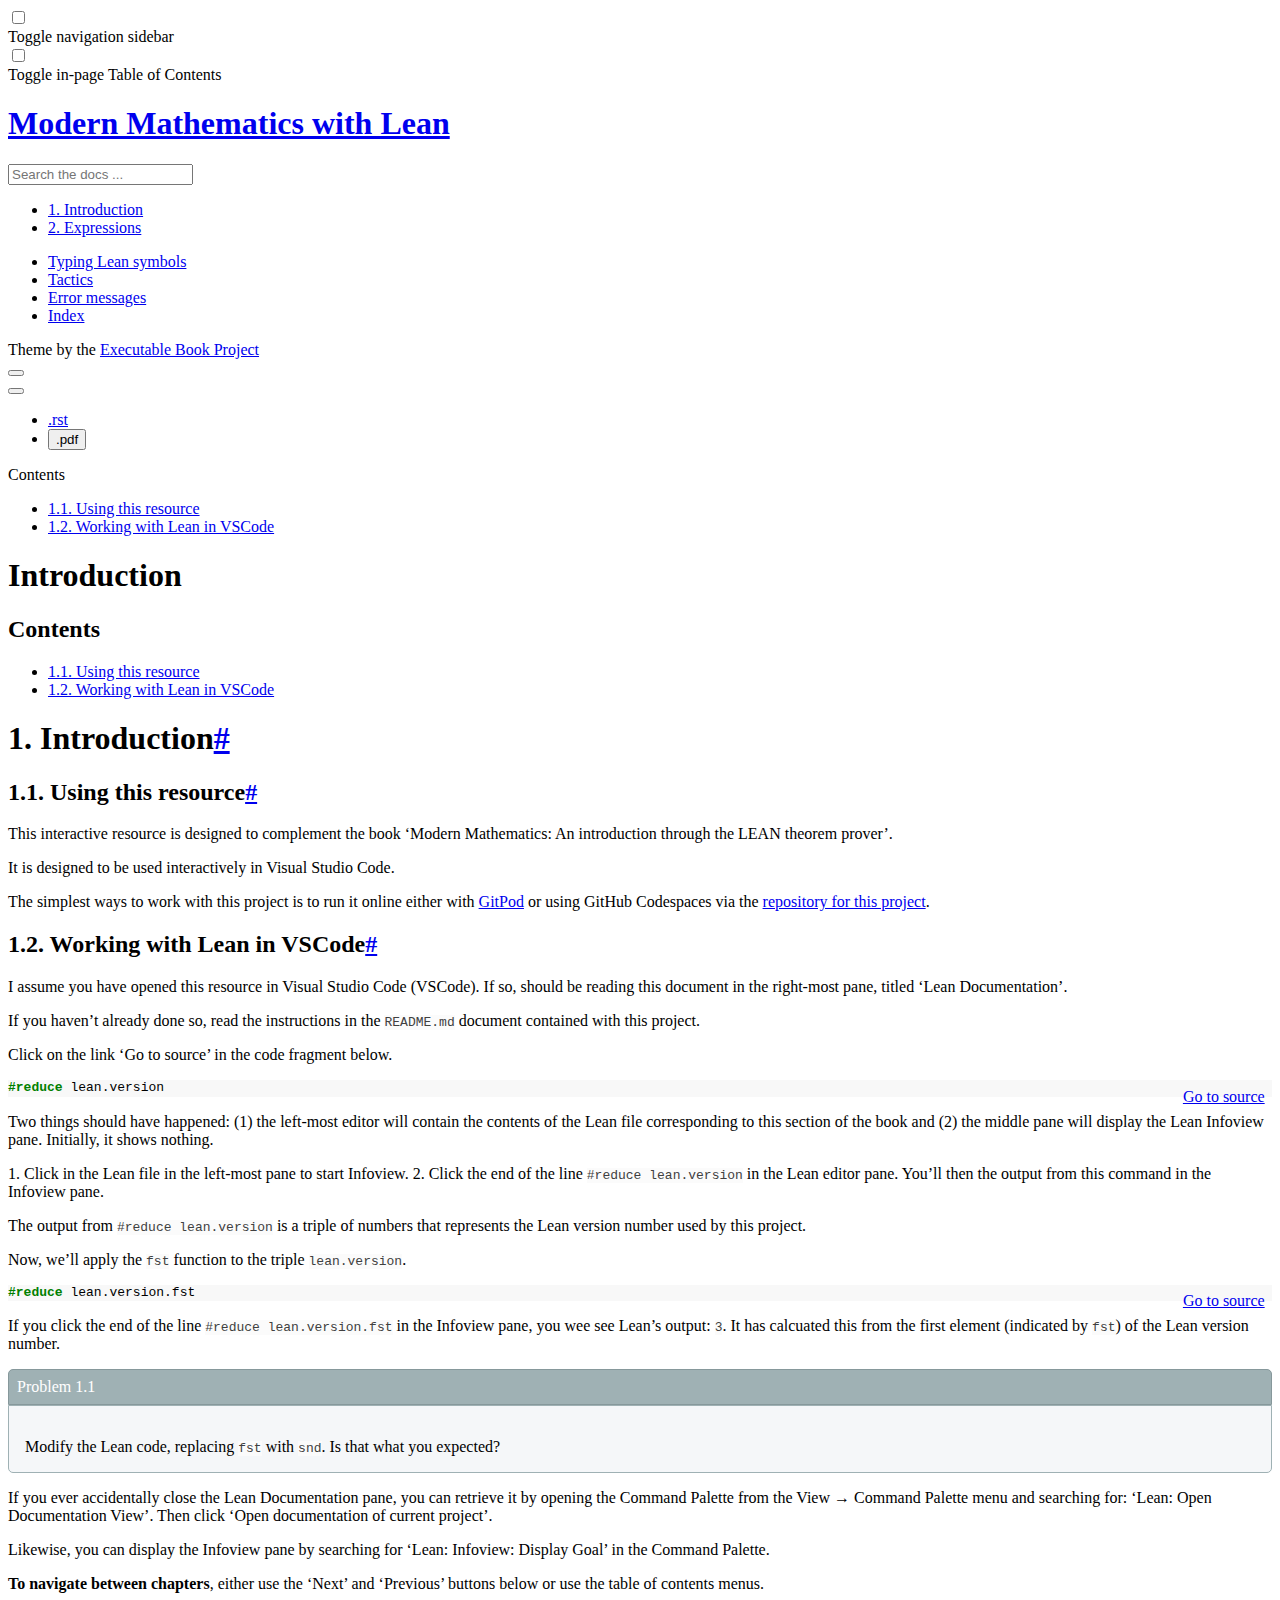
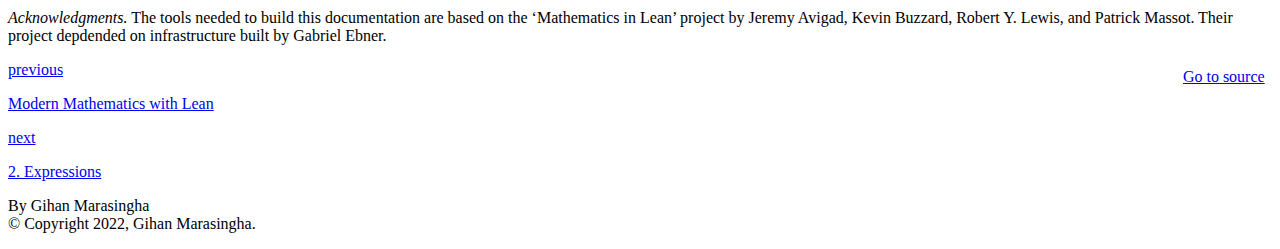
==== commit 41ce4897: "Update Mon Jan  2 20:54:28 UTC 2023" ====
--- a/html/01_Introduction.html
+++ b/html/01_Introduction.html
@@ -368,8 +368,9 @@
 <p><em>Acknowledgments.</em> The tools needed to build this documentation are based on
 the &#8216;Mathematics in Lean&#8217; project by Jeremy Avigad, Kevin Buzzard, Robert Y. Lewis, and
 Patrick Massot. Their project depdended on infrastructure built by  Gabriel Ebner.</p>
-<p>I have solutions!!!</p>
-</section>
+<div style="position: relative">
+<div style='position: absolute; right: 0; top: 0; padding: 1ex'><a href="../src/introduction/solutions/solutions_the_lean_interface.lean" target="_blank" tryitfile="../src/introduction/solutions/solutions_the_lean_interface.lean">
+Go to source</a></div></div></section>
 </section>
 
 
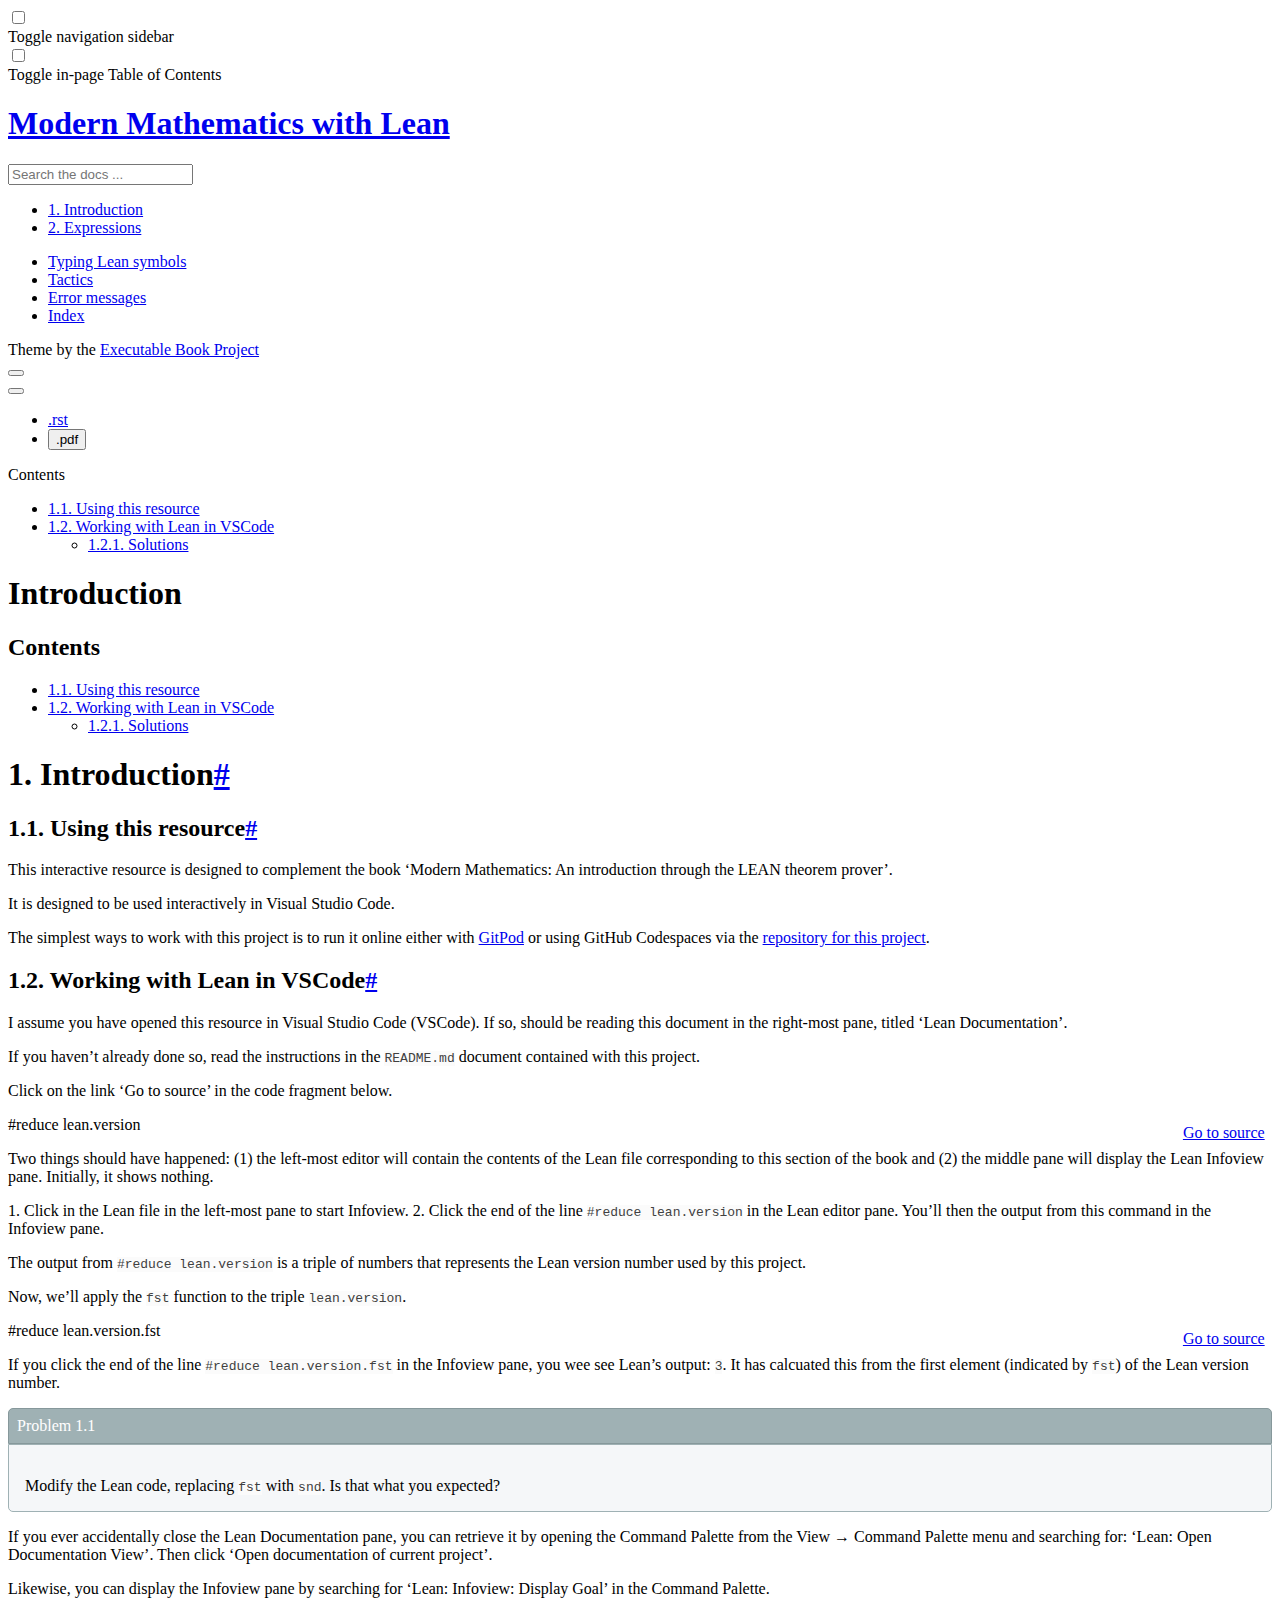
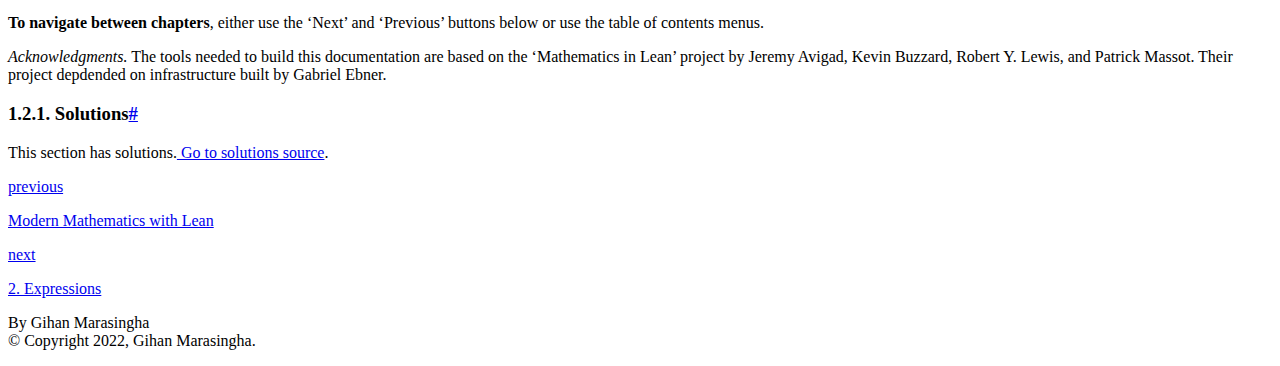
==== commit ffe1d5c5: "Update Mon Jan  2 22:36:24 UTC 2023" ====
--- a/html/01_Introduction.html
+++ b/html/01_Introduction.html
@@ -268,6 +268,13 @@
   <a class="reference internal nav-link" href="#working-with-lean-in-vscode">
    1.2. Working with Lean in VSCode
   </a>
+  <ul class="nav section-nav flex-column">
+   <li class="toc-h3 nav-item toc-entry">
+    <a class="reference internal nav-link" href="#solutions">
+     1.2.1. Solutions
+    </a>
+   </li>
+  </ul>
  </li>
 </ul>
 
@@ -297,6 +304,13 @@
   <a class="reference internal nav-link" href="#working-with-lean-in-vscode">
    1.2. Working with Lean in VSCode
   </a>
+  <ul class="nav section-nav flex-column">
+   <li class="toc-h3 nav-item toc-entry">
+    <a class="reference internal nav-link" href="#solutions">
+     1.2.1. Solutions
+    </a>
+   </li>
+  </ul>
  </li>
 </ul>
 
@@ -329,10 +343,7 @@
 <p>Click on the link &#8216;Go to source&#8217; in the code fragment below.</p>
 <div id="index-0" style="position: relative">
 <div style='position: absolute; right: 0; top: 0; padding: 1ex'><a href="../src/introduction/the_lean_interface.lean" id="index-0" target="_blank" tryitfile="../src/introduction/the_lean_interface.lean">
-Go to source</a></div><div class="highlight-lean notranslate" id="index-0"><div class="highlight"><pre><span></span><span class="k">#reduce</span> <span class="n">lean.version</span>
-</pre></div>
-</div>
-</div><p>Two things should have happened: (1) the left-most editor will contain the
+Go to source</a></div>#reduce lean.version</div><p>Two things should have happened: (1) the left-most editor will contain the
 contents of the Lean file corresponding to this section of the book and
 (2) the middle pane will display the Lean Infoview pane. Initially, it
 shows nothing.</p>
@@ -345,10 +356,7 @@
 <p>Now, we&#8217;ll apply the <code class="docutils literal notranslate"><span class="pre">fst</span></code> function to the triple <code class="docutils literal notranslate"><span class="pre">lean.version</span></code>.</p>
 <div style="position: relative">
 <div style='position: absolute; right: 0; top: 0; padding: 1ex'><a href="../src/introduction/the_lean_interface.lean" target="_blank" tryitfile="../src/introduction/the_lean_interface.lean">
-Go to source</a></div><div class="highlight-lean notranslate"><div class="highlight"><pre><span></span><span class="k">#reduce</span> <span class="n">lean.version.fst</span>
-</pre></div>
-</div>
-</div><p>If you click the end of the line <code class="docutils literal notranslate"><span class="pre">#reduce</span> <span class="pre">lean.version.fst</span></code> in the
+Go to source</a></div>#reduce lean.version.fst</div><p>If you click the end of the line <code class="docutils literal notranslate"><span class="pre">#reduce</span> <span class="pre">lean.version.fst</span></code> in the
 Infoview pane, you wee see Lean&#8217;s output: <code class="docutils literal notranslate"><span class="pre">3</span></code>. It has calcuated this
 from the first element (indicated by <code class="docutils literal notranslate"><span class="pre">fst</span></code>) of the Lean version number.</p>
 <div class="proof proof-type-problem" id="id2">
@@ -368,9 +376,12 @@
 <p><em>Acknowledgments.</em> The tools needed to build this documentation are based on
 the &#8216;Mathematics in Lean&#8217; project by Jeremy Avigad, Kevin Buzzard, Robert Y. Lewis, and
 Patrick Massot. Their project depdended on infrastructure built by  Gabriel Ebner.</p>
-<div style="position: relative">
-<div style='position: absolute; right: 0; top: 0; padding: 1ex'><a href="../src/introduction/solutions/solutions_the_lean_interface.lean" target="_blank" tryitfile="../src/introduction/solutions/solutions_the_lean_interface.lean">
-Go to source</a></div></div></section>
+<section id="solutions">
+<h3><span class="section-number">1.2.1. </span>Solutions<a class="headerlink" href="#solutions" title="Permalink to this headline">#</a></h3>
+<p>This section has solutions.<a href="../src/introduction/solutions/solutions_the_lean_interface.lean" target="_blank" tryitfile="../src/introduction/solutions/solutions_the_lean_interface.lean">
+Go to solutions source</a>.</p>
+</section>
+</section>
 </section>
 
 
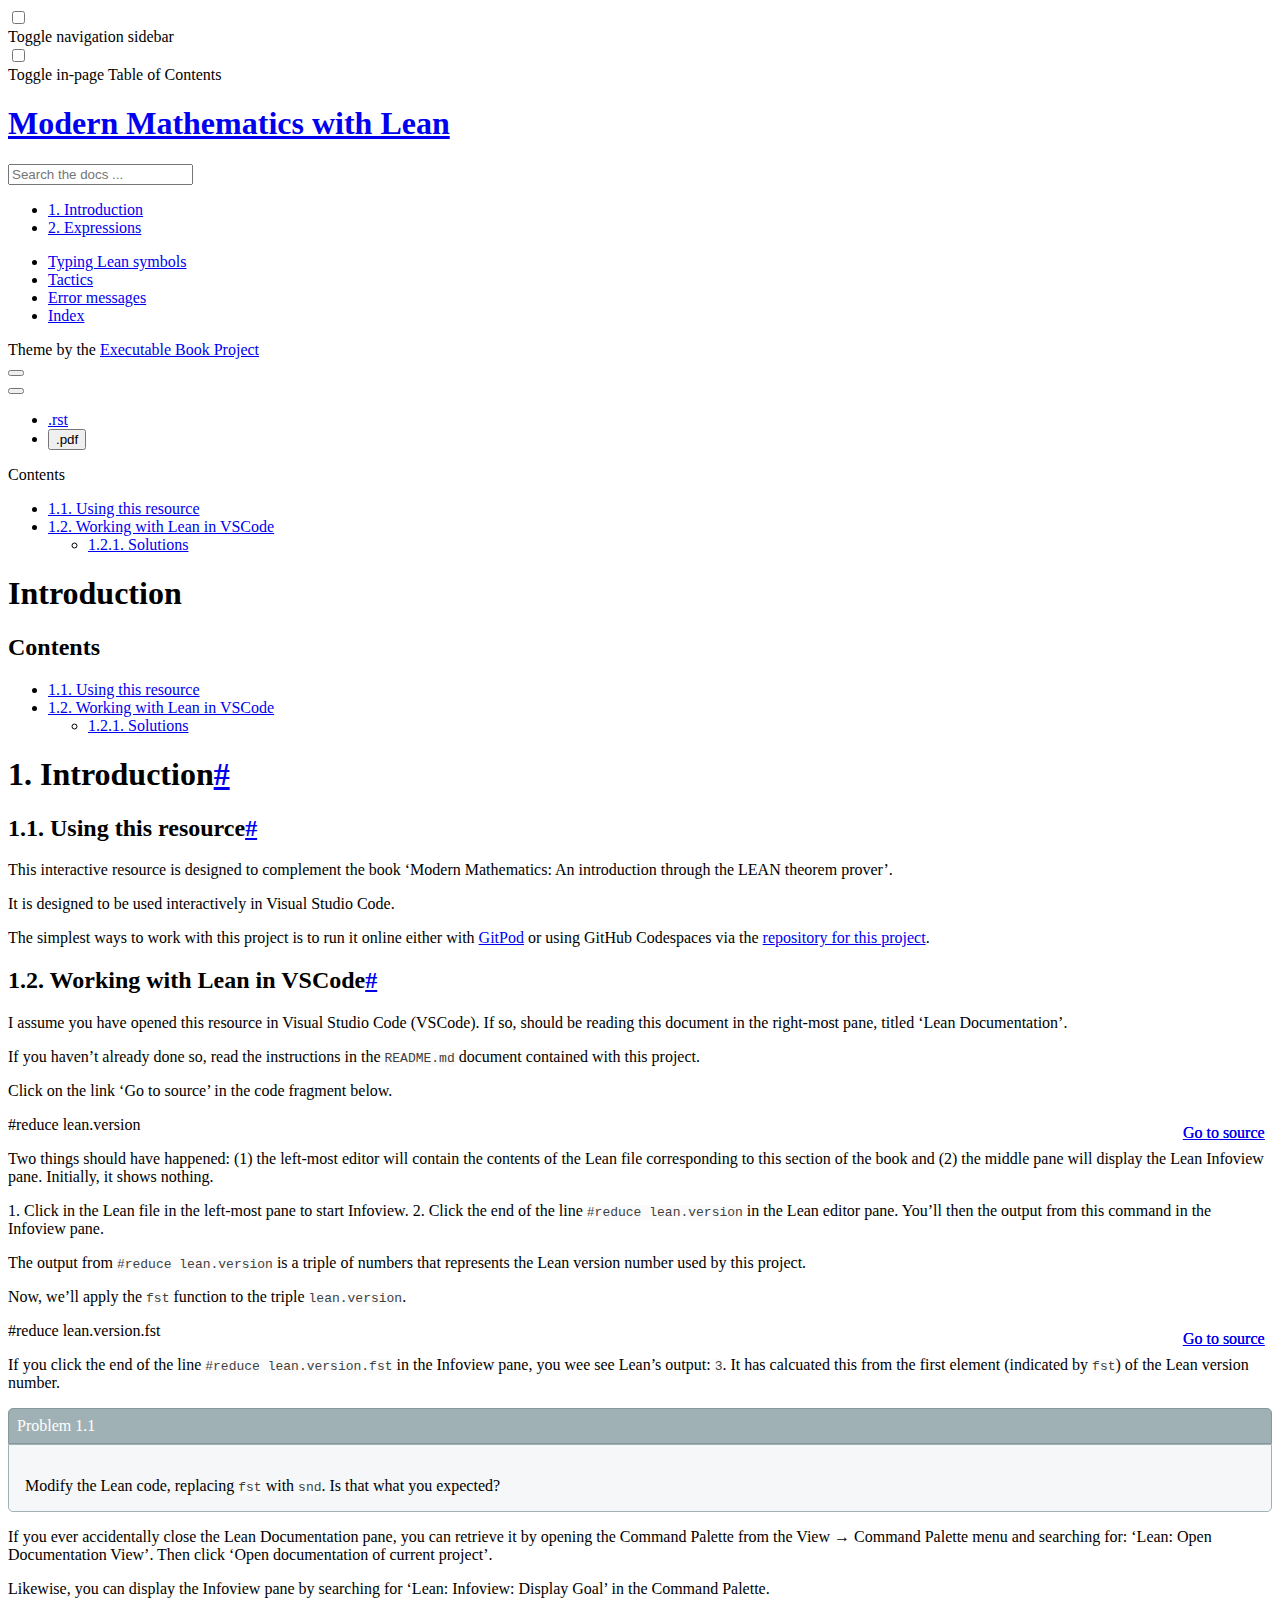
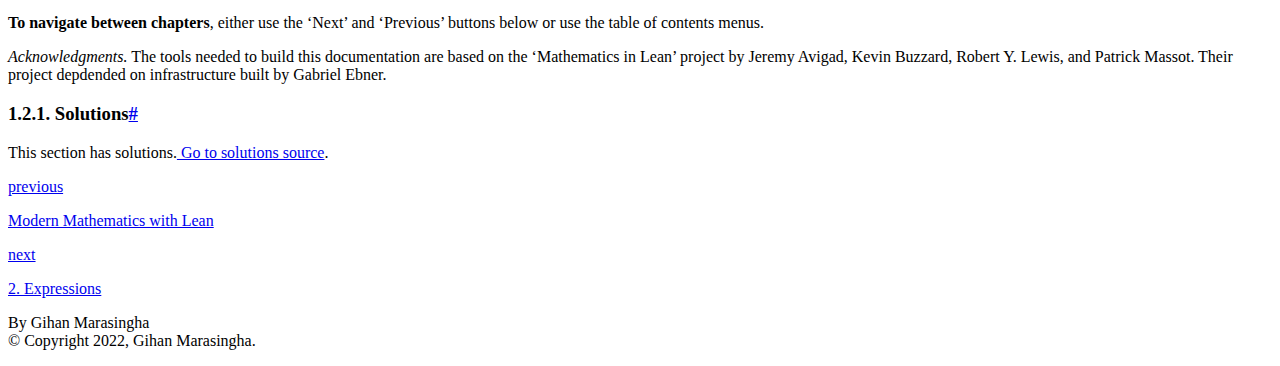
==== commit c25efbb7: "Update Mon Jan  2 22:40:19 UTC 2023" ====
--- a/html/01_Introduction.html
+++ b/html/01_Introduction.html
@@ -343,7 +343,9 @@
 <p>Click on the link &#8216;Go to source&#8217; in the code fragment below.</p>
 <div id="index-0" style="position: relative">
 <div style='position: absolute; right: 0; top: 0; padding: 1ex'><a href="../src/introduction/the_lean_interface.lean" id="index-0" target="_blank" tryitfile="../src/introduction/the_lean_interface.lean">
-Go to source</a></div>#reduce lean.version</div><p>Two things should have happened: (1) the left-most editor will contain the
+Go to source</a></div><div id="index-0" style="position: relative">
+<div style='position: absolute; right: 0; top: 0; padding: 1ex'><a href="../src/introduction/the_lean_interface.lean" id="index-0" target="_blank" tryitfile="../src/introduction/the_lean_interface.lean">
+Go to source</a></div>#reduce lean.version</div></div><p>Two things should have happened: (1) the left-most editor will contain the
 contents of the Lean file corresponding to this section of the book and
 (2) the middle pane will display the Lean Infoview pane. Initially, it
 shows nothing.</p>
@@ -356,7 +358,9 @@
 <p>Now, we&#8217;ll apply the <code class="docutils literal notranslate"><span class="pre">fst</span></code> function to the triple <code class="docutils literal notranslate"><span class="pre">lean.version</span></code>.</p>
 <div style="position: relative">
 <div style='position: absolute; right: 0; top: 0; padding: 1ex'><a href="../src/introduction/the_lean_interface.lean" target="_blank" tryitfile="../src/introduction/the_lean_interface.lean">
-Go to source</a></div>#reduce lean.version.fst</div><p>If you click the end of the line <code class="docutils literal notranslate"><span class="pre">#reduce</span> <span class="pre">lean.version.fst</span></code> in the
+Go to source</a></div><div style="position: relative">
+<div style='position: absolute; right: 0; top: 0; padding: 1ex'><a href="../src/introduction/the_lean_interface.lean" target="_blank" tryitfile="../src/introduction/the_lean_interface.lean">
+Go to source</a></div>#reduce lean.version.fst</div></div><p>If you click the end of the line <code class="docutils literal notranslate"><span class="pre">#reduce</span> <span class="pre">lean.version.fst</span></code> in the
 Infoview pane, you wee see Lean&#8217;s output: <code class="docutils literal notranslate"><span class="pre">3</span></code>. It has calcuated this
 from the first element (indicated by <code class="docutils literal notranslate"><span class="pre">fst</span></code>) of the Lean version number.</p>
 <div class="proof proof-type-problem" id="id2">
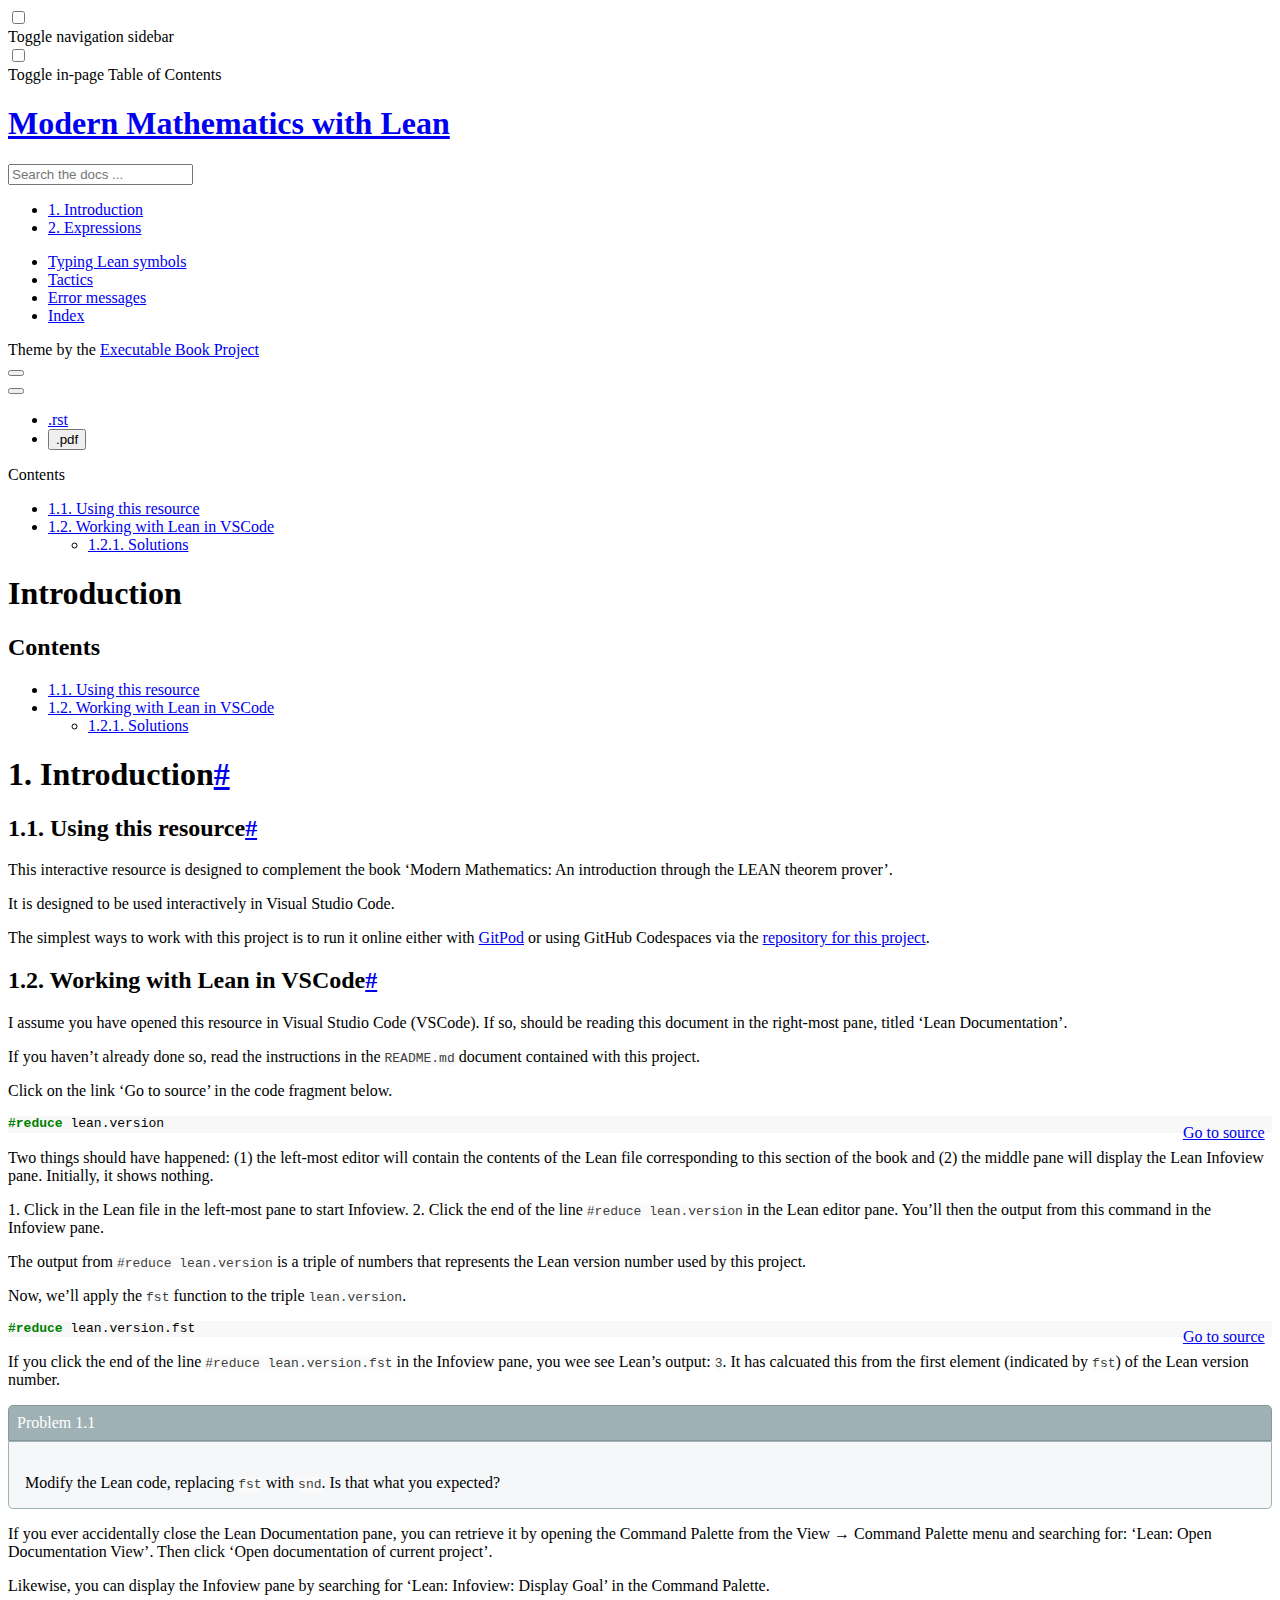
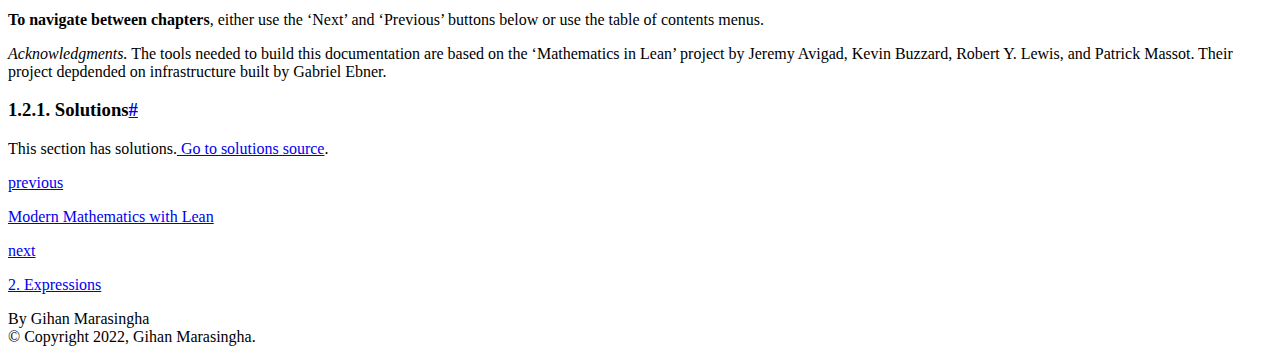
==== commit 130dc4bc: "Update Mon Jan  2 22:55:04 UTC 2023" ====
--- a/html/01_Introduction.html
+++ b/html/01_Introduction.html
@@ -343,9 +343,10 @@
 <p>Click on the link &#8216;Go to source&#8217; in the code fragment below.</p>
 <div id="index-0" style="position: relative">
 <div style='position: absolute; right: 0; top: 0; padding: 1ex'><a href="../src/introduction/the_lean_interface.lean" id="index-0" target="_blank" tryitfile="../src/introduction/the_lean_interface.lean">
-Go to source</a></div><div id="index-0" style="position: relative">
-<div style='position: absolute; right: 0; top: 0; padding: 1ex'><a href="../src/introduction/the_lean_interface.lean" id="index-0" target="_blank" tryitfile="../src/introduction/the_lean_interface.lean">
-Go to source</a></div>#reduce lean.version</div></div><p>Two things should have happened: (1) the left-most editor will contain the
+Go to source</a></div><div class="highlight-lean notranslate" id="index-0"><div class="highlight"><pre><span></span><span class="k">#reduce</span> <span class="n">lean.version</span>
+</pre></div>
+</div>
+</div><p>Two things should have happened: (1) the left-most editor will contain the
 contents of the Lean file corresponding to this section of the book and
 (2) the middle pane will display the Lean Infoview pane. Initially, it
 shows nothing.</p>
@@ -358,9 +359,10 @@
 <p>Now, we&#8217;ll apply the <code class="docutils literal notranslate"><span class="pre">fst</span></code> function to the triple <code class="docutils literal notranslate"><span class="pre">lean.version</span></code>.</p>
 <div style="position: relative">
 <div style='position: absolute; right: 0; top: 0; padding: 1ex'><a href="../src/introduction/the_lean_interface.lean" target="_blank" tryitfile="../src/introduction/the_lean_interface.lean">
-Go to source</a></div><div style="position: relative">
-<div style='position: absolute; right: 0; top: 0; padding: 1ex'><a href="../src/introduction/the_lean_interface.lean" target="_blank" tryitfile="../src/introduction/the_lean_interface.lean">
-Go to source</a></div>#reduce lean.version.fst</div></div><p>If you click the end of the line <code class="docutils literal notranslate"><span class="pre">#reduce</span> <span class="pre">lean.version.fst</span></code> in the
+Go to source</a></div><div class="highlight-lean notranslate"><div class="highlight"><pre><span></span><span class="k">#reduce</span> <span class="n">lean.version.fst</span>
+</pre></div>
+</div>
+</div><p>If you click the end of the line <code class="docutils literal notranslate"><span class="pre">#reduce</span> <span class="pre">lean.version.fst</span></code> in the
 Infoview pane, you wee see Lean&#8217;s output: <code class="docutils literal notranslate"><span class="pre">3</span></code>. It has calcuated this
 from the first element (indicated by <code class="docutils literal notranslate"><span class="pre">fst</span></code>) of the Lean version number.</p>
 <div class="proof proof-type-problem" id="id2">
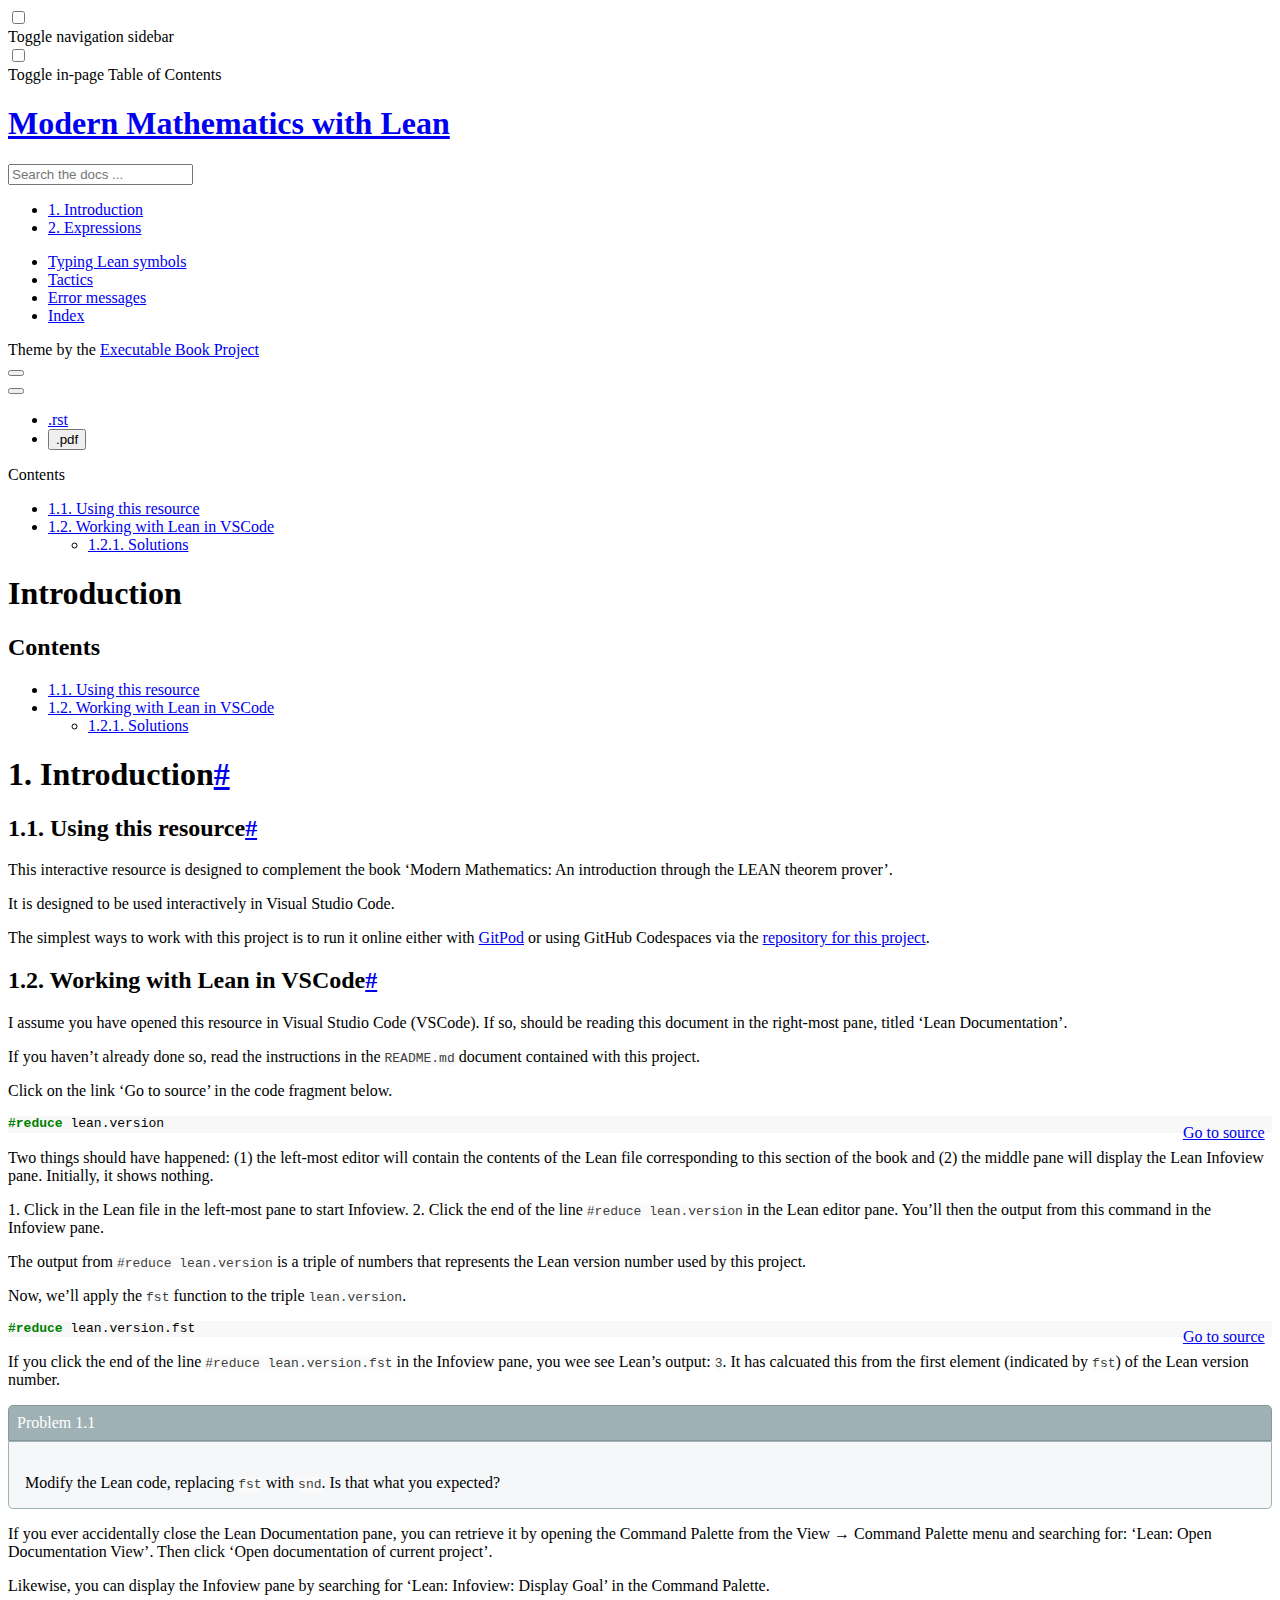
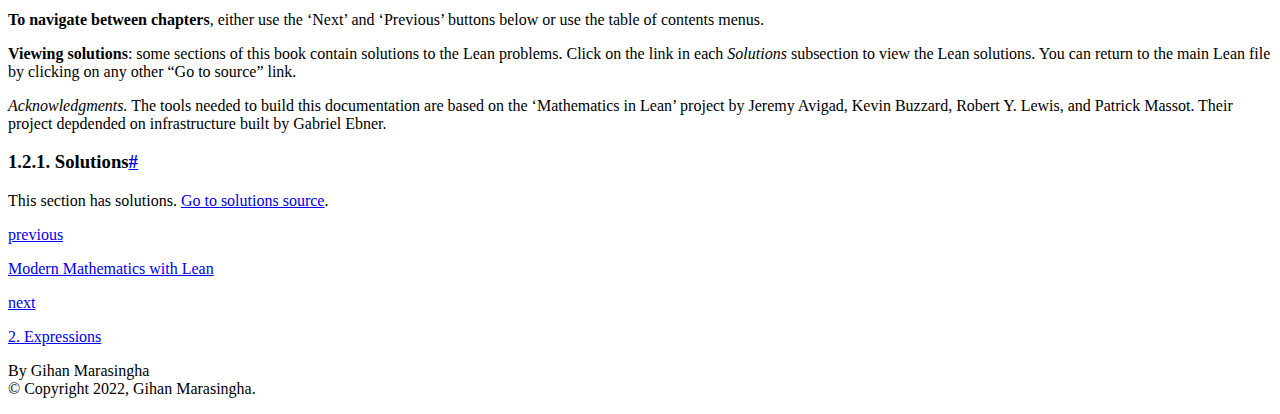
==== commit b7d3ed64: "Update Tue Jan  3 00:16:30 UTC 2023" ====
--- a/html/01_Introduction.html
+++ b/html/01_Introduction.html
@@ -379,12 +379,16 @@
 in the Command Palette.</p>
 <p><strong>To navigate between chapters</strong>, either use the &#8216;Next&#8217; and &#8216;Previous&#8217;
 buttons below or use the table of contents menus.</p>
+<p><strong>Viewing solutions</strong>: some sections of this book contain solutions to the Lean problems.
+Click on the link in each <cite>Solutions</cite> subsection to view the Lean solutions. You can
+return to the main Lean file by clicking on any other &#8220;Go to source&#8221; link.</p>
 <p><em>Acknowledgments.</em> The tools needed to build this documentation are based on
 the &#8216;Mathematics in Lean&#8217; project by Jeremy Avigad, Kevin Buzzard, Robert Y. Lewis, and
 Patrick Massot. Their project depdended on infrastructure built by  Gabriel Ebner.</p>
 <section id="solutions">
 <h3><span class="section-number">1.2.1. </span>Solutions<a class="headerlink" href="#solutions" title="Permalink to this headline">#</a></h3>
-<p>This section has solutions.<a href="../src/introduction/solutions/solutions_the_lean_interface.lean" target="_blank" tryitfile="../src/introduction/solutions/solutions_the_lean_interface.lean">
+<p>This section has solutions.
+<a href="../src/introduction/solutions/solutions_the_lean_interface.lean" target="_blank" tryitfile="../src/introduction/solutions/solutions_the_lean_interface.lean">
 Go to solutions source</a>.</p>
 </section>
 </section>
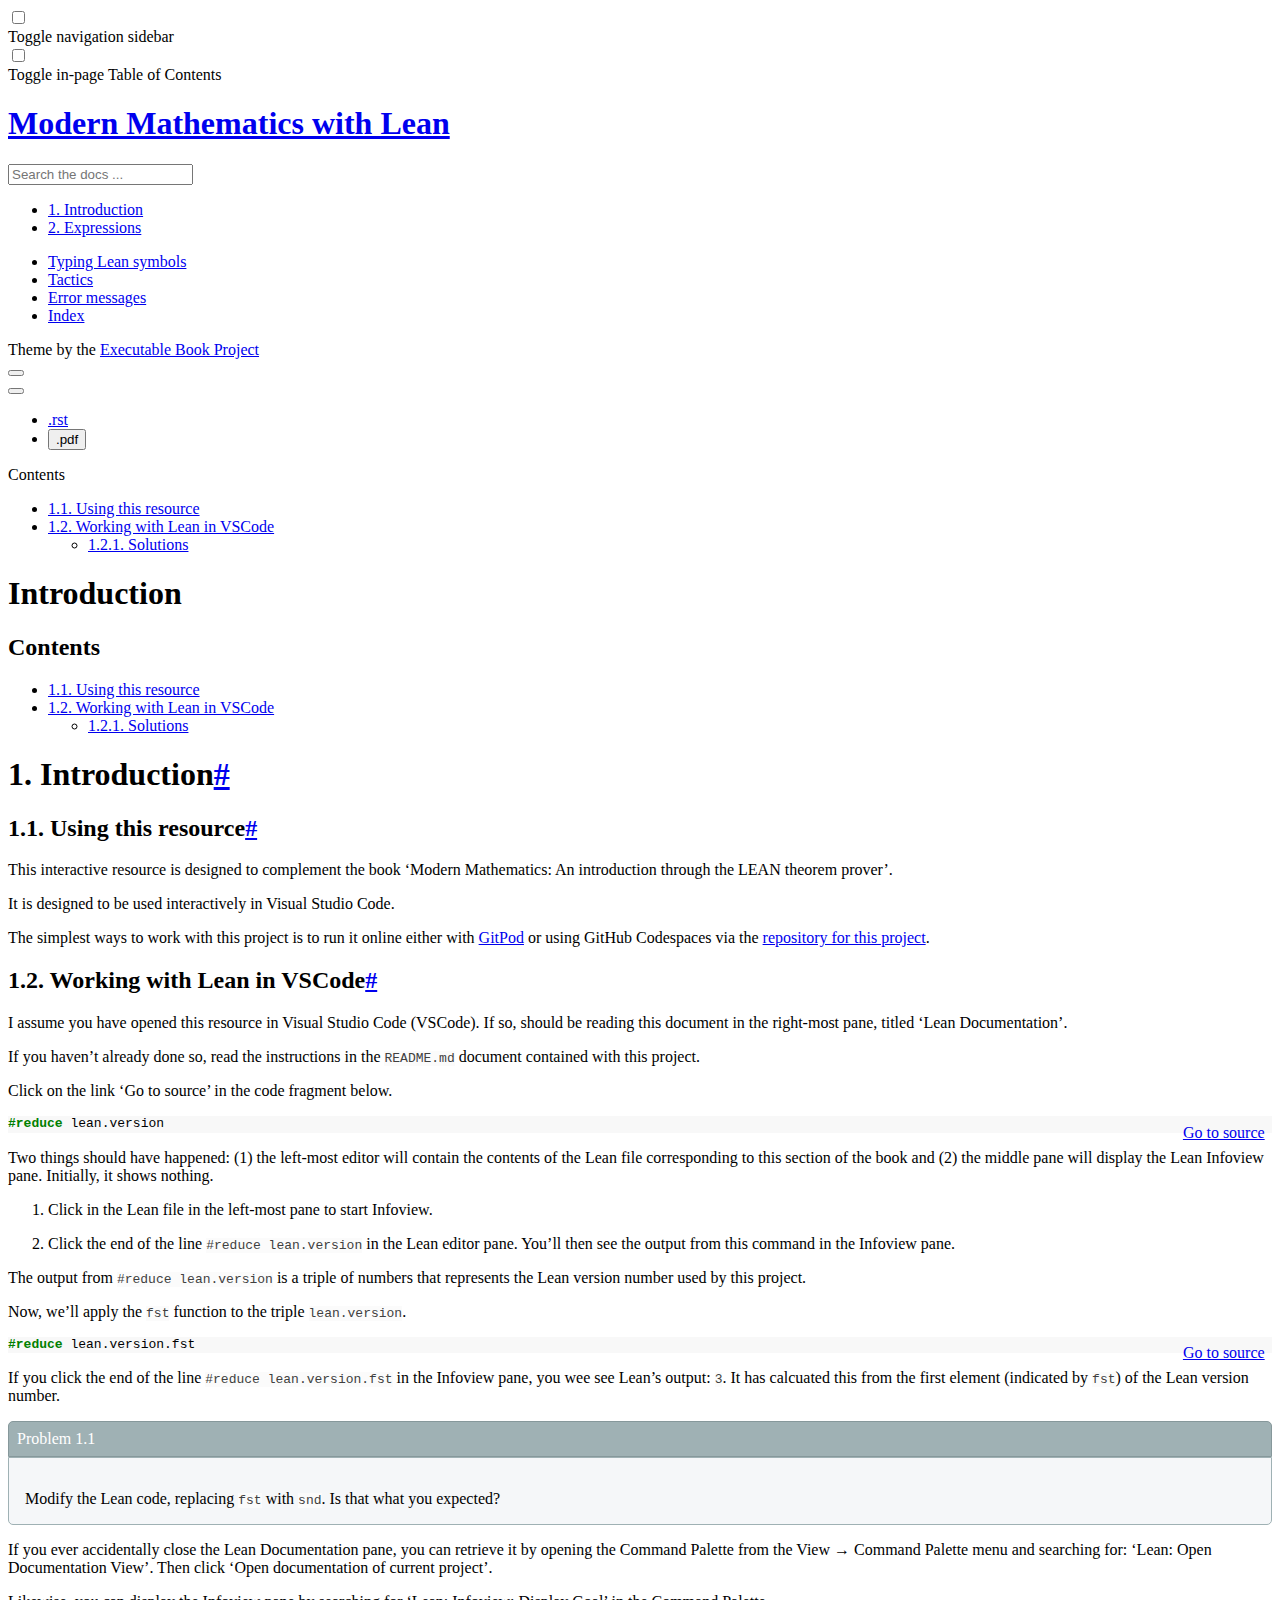
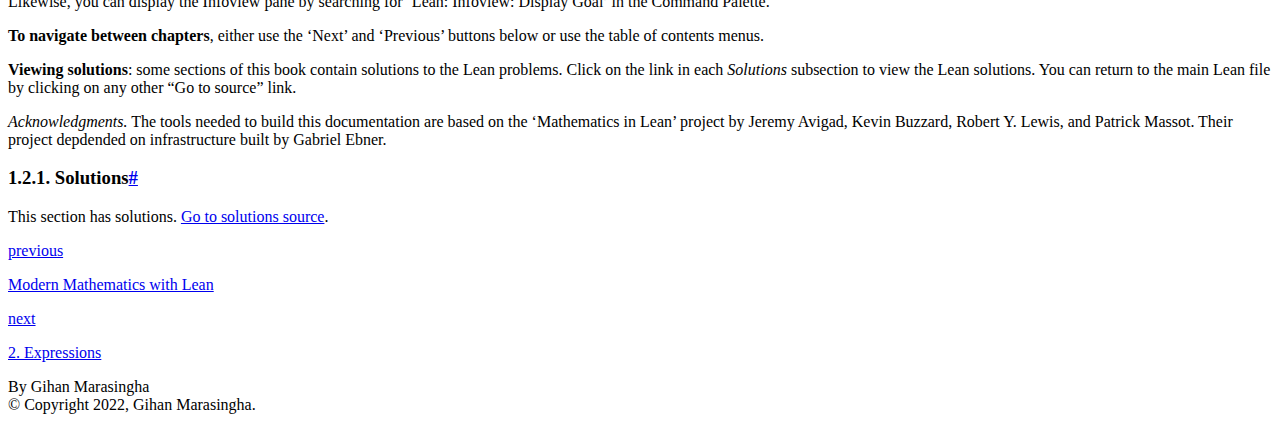
==== commit 7af069f1: "Update Tue Jan  3 02:23:48 UTC 2023" ====
--- a/html/01_Introduction.html
+++ b/html/01_Introduction.html
@@ -342,7 +342,7 @@
 with this project.</p>
 <p>Click on the link &#8216;Go to source&#8217; in the code fragment below.</p>
 <div id="index-0" style="position: relative">
-<div style='position: absolute; right: 0; top: 0; padding: 1ex'><a href="../src/introduction/the_lean_interface.lean" id="index-0" target="_blank" tryitfile="../src/introduction/the_lean_interface.lean">
+<div style='position: absolute; right: 0; top: 0; padding: 1ex'><a href="https://github.com/GihanMarasinghaOrg/modern_maths_lean/tree/main/src/introduction/the_lean_interface.lean" id="index-0" target="_blank" tryitfile="../src/introduction/the_lean_interface.lean">
 Go to source</a></div><div class="highlight-lean notranslate" id="index-0"><div class="highlight"><pre><span></span><span class="k">#reduce</span> <span class="n">lean.version</span>
 </pre></div>
 </div>
@@ -350,15 +350,17 @@
 contents of the Lean file corresponding to this section of the book and
 (2) the middle pane will display the Lean Infoview pane. Initially, it
 shows nothing.</p>
-<p>1. Click in the Lean file in the left-most pane to start
-Infoview.
-2. Click the end of the line <code class="docutils literal notranslate"><span class="pre">#reduce</span> <span class="pre">lean.version</span></code> in the Lean editor pane.
-You&#8217;ll then the output from this command in the Infoview pane.</p>
+<ol class="arabic simple">
+<li><p>Click in the Lean file in the left-most pane to start
+Infoview.</p></li>
+<li><p>Click the end of the line <code class="docutils literal notranslate"><span class="pre">#reduce</span> <span class="pre">lean.version</span></code> in the Lean editor pane.
+You&#8217;ll then see the output from this command in the Infoview pane.</p></li>
+</ol>
 <p>The output from <code class="docutils literal notranslate"><span class="pre">#reduce</span> <span class="pre">lean.version</span></code> is a triple of numbers that
 represents the Lean version number used by this project.</p>
 <p>Now, we&#8217;ll apply the <code class="docutils literal notranslate"><span class="pre">fst</span></code> function to the triple <code class="docutils literal notranslate"><span class="pre">lean.version</span></code>.</p>
 <div style="position: relative">
-<div style='position: absolute; right: 0; top: 0; padding: 1ex'><a href="../src/introduction/the_lean_interface.lean" target="_blank" tryitfile="../src/introduction/the_lean_interface.lean">
+<div style='position: absolute; right: 0; top: 0; padding: 1ex'><a href="https://github.com/GihanMarasinghaOrg/modern_maths_lean/tree/main/src/introduction/the_lean_interface.lean" target="_blank" tryitfile="../src/introduction/the_lean_interface.lean">
 Go to source</a></div><div class="highlight-lean notranslate"><div class="highlight"><pre><span></span><span class="k">#reduce</span> <span class="n">lean.version.fst</span>
 </pre></div>
 </div>
@@ -388,7 +390,7 @@
 <section id="solutions">
 <h3><span class="section-number">1.2.1. </span>Solutions<a class="headerlink" href="#solutions" title="Permalink to this headline">#</a></h3>
 <p>This section has solutions.
-<a href="../src/introduction/solutions/solutions_the_lean_interface.lean" target="_blank" tryitfile="../src/introduction/solutions/solutions_the_lean_interface.lean">
+<a href="https://github.com/GihanMarasinghaOrg/modern_maths_lean/tree/main/src/introduction/solutions/solutions_the_lean_interface.lean" target="_blank" tryitfile="../src/introduction/solutions/solutions_the_lean_interface.lean">
 Go to solutions source</a>.</p>
 </section>
 </section>
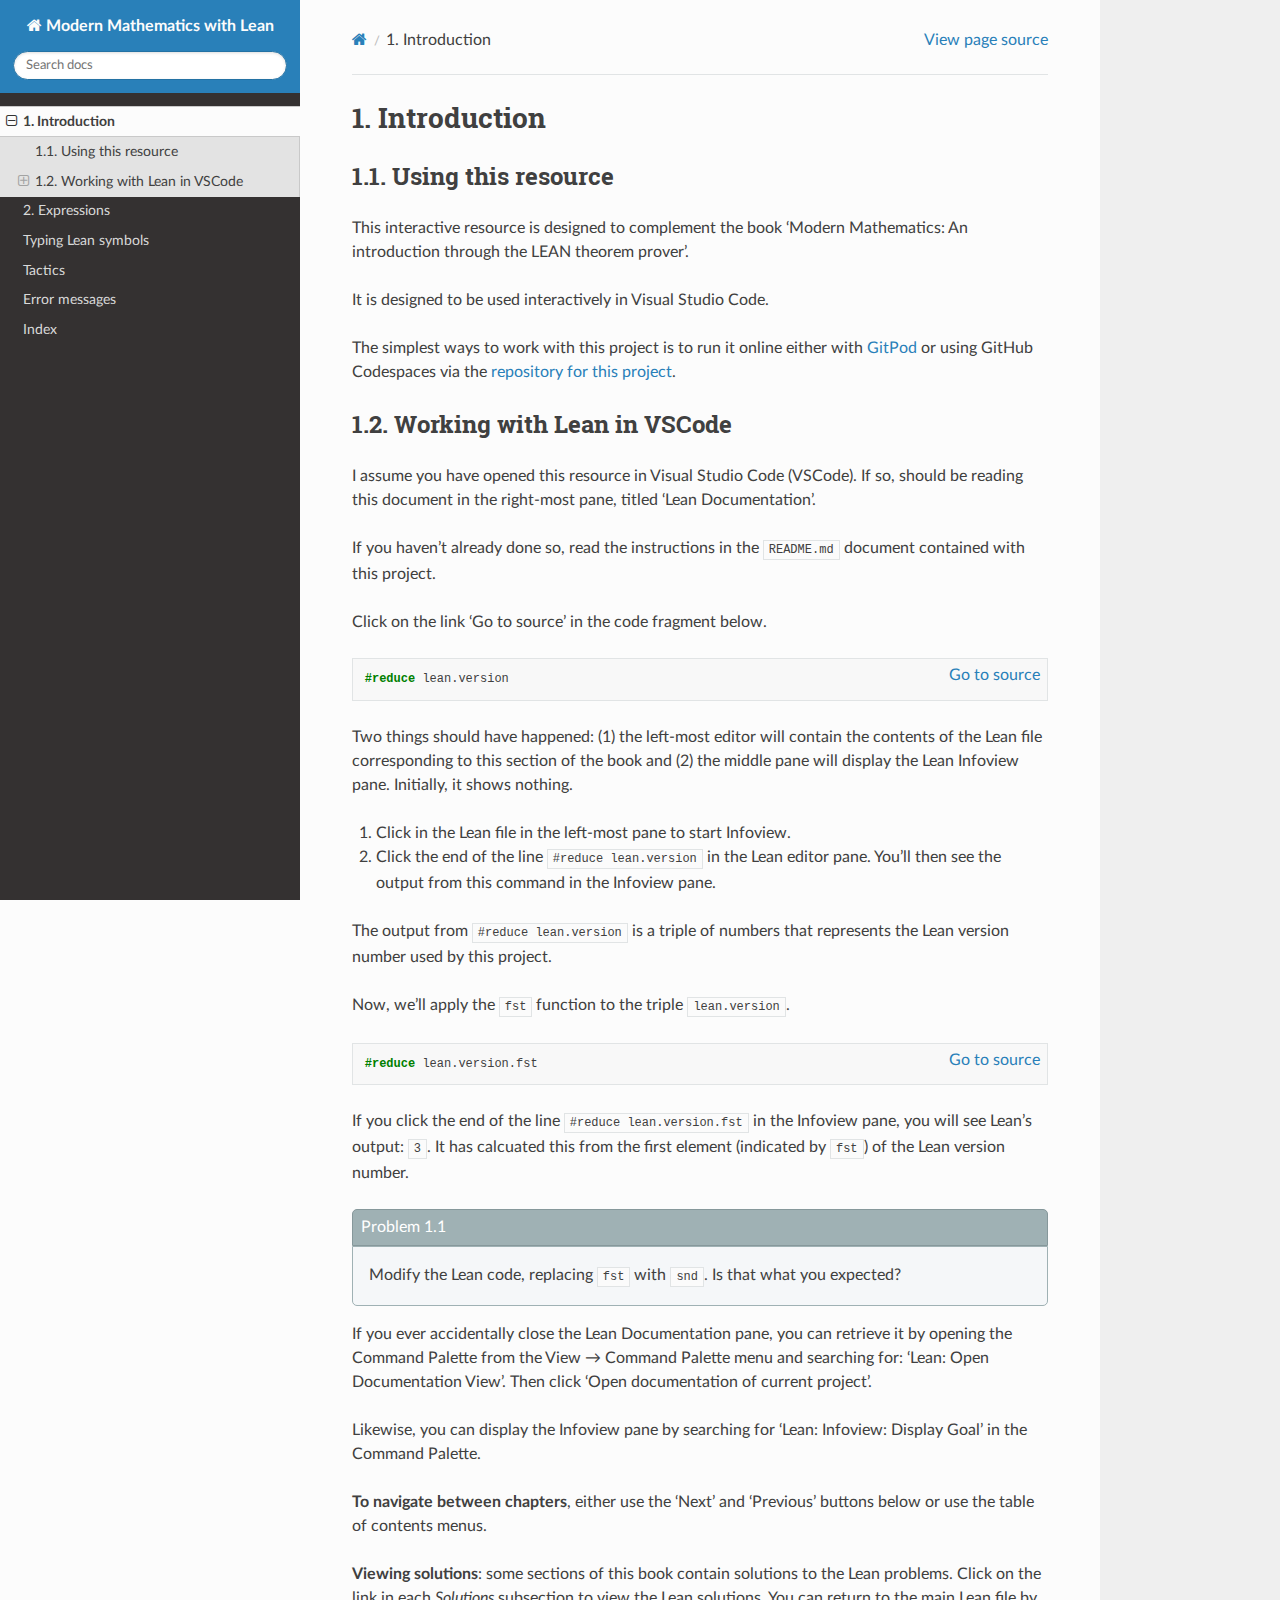
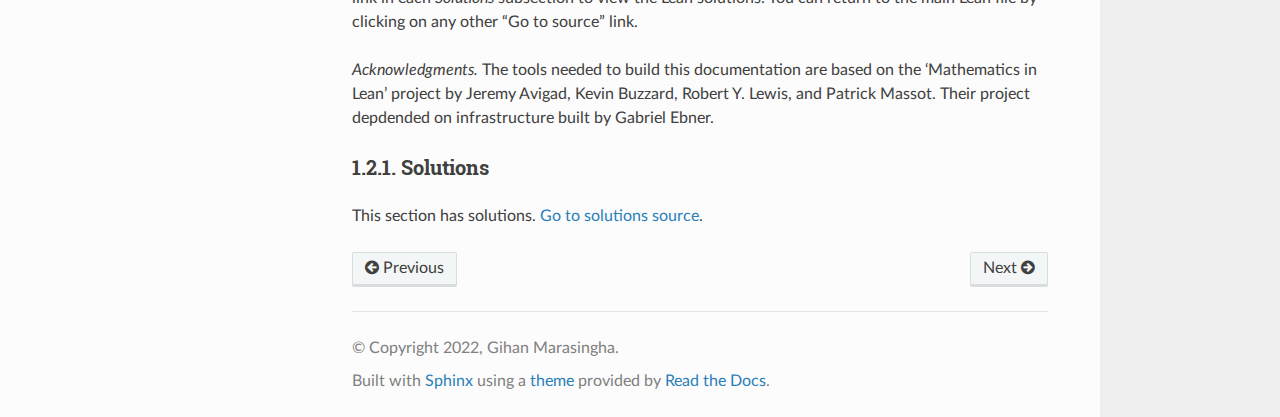
==== commit a6d32a84: "Update Mon Aug  7 21:30:19 UTC 2023" ====
--- a/html/01_Introduction.html
+++ b/html/01_Introduction.html
@@ -1,331 +1,106 @@
-
 <!DOCTYPE html>
-
-<html>
-  <head>
-    <meta charset="ascii" />
-    <meta name="viewport" content="width=device-width, initial-scale=1.0" /><meta name="generator" content="Docutils 0.17.1: http://docutils.sourceforge.net/" />
-
-    <title>1. Introduction &#8212; Modern Mathematics with Lean</title>
-    
-  <!-- Loaded before other Sphinx assets -->
-  <link href="_static/styles/theme.css?digest=1999514e3f237ded88cf" rel="stylesheet">
-<link href="_static/styles/pydata-sphinx-theme.css?digest=1999514e3f237ded88cf" rel="stylesheet">
-
-    
-  <link rel="stylesheet"
-    href="_static/vendor/fontawesome/5.13.0/css/all.min.css">
-  <link rel="preload" as="font" type="font/woff2" crossorigin
-    href="_static/vendor/fontawesome/5.13.0/webfonts/fa-solid-900.woff2">
-  <link rel="preload" as="font" type="font/woff2" crossorigin
-    href="_static/vendor/fontawesome/5.13.0/webfonts/fa-brands-400.woff2">
-
-    <link rel="stylesheet" type="text/css" href="_static/pygments.css" />
-    <link rel="stylesheet" href="_static/styles/sphinx-book-theme.css?digest=5115cc725059bd94278eecd172e13a965bf8f5a9" type="text/css" />
-    <link rel="stylesheet" type="text/css" href="_static/togglebutton.css" />
-    <link rel="stylesheet" type="text/css" href="_static/proof.css" />
-    <link rel="stylesheet" type="text/css" href="_static/css/custom.css" />
-    <link rel="stylesheet" type="text/css" href="_static/css/proof.css" />
-    <link rel="stylesheet" type="text/css" href="_static/design-style.4045f2051d55cab465a707391d5b2007.min.css" />
-    
-  <!-- Pre-loaded scripts that we'll load fully later -->
-  <link rel="preload" as="script" href="_static/scripts/pydata-sphinx-theme.js?digest=1999514e3f237ded88cf">
-
-    <script data-url_root="./" id="documentation_options" src="_static/documentation_options.js"></script>
-    <script src="_static/jquery.js"></script>
-    <script src="_static/underscore.js"></script>
-    <script src="_static/doctools.js"></script>
-    <script src="_static/proof.js"></script>
-    <script>let toggleHintShow = 'Click to show';</script>
-    <script>let toggleHintHide = 'Click to hide';</script>
-    <script>let toggleOpenOnPrint = 'true';</script>
-    <script src="_static/togglebutton.js"></script>
-    <script src="_static/scripts/sphinx-book-theme.js?digest=9c920249402e914e316237a7dbc6769907cce411"></script>
-    <script src="_static/design-tabs.js"></script>
-    <script>var togglebuttonSelector = '.toggle, .admonition.dropdown';</script>
+<html class="writer-html5" lang="en" >
+<head>
+  <meta charset="utf-8" /><meta name="generator" content="Docutils 0.18.1: http://docutils.sourceforge.net/" />
+
+  <meta name="viewport" content="width=device-width, initial-scale=1.0" />
+  <title>1. Introduction &mdash; Modern Mathematics with Lean</title>
+      <link rel="stylesheet" href="_static/pygments.css" type="text/css" />
+      <link rel="stylesheet" href="_static/css/theme.css" type="text/css" />
+      <link rel="stylesheet" href="_static/togglebutton.css" type="text/css" />
+      <link rel="stylesheet" href="_static/proof.css" type="text/css" />
+      <link rel="stylesheet" href="_static/design-style.1e8bd061cd6da7fc9cf755528e8ffc24.min.css" type="text/css" />
+      <link rel="stylesheet" href="_static/css/custom.css" type="text/css" />
+      <link rel="stylesheet" href="_static/css/proof.css" type="text/css" />
     <link rel="shortcut icon" href="_static/favicon.ico"/>
+  <!--[if lt IE 9]>
+    <script src="_static/js/html5shiv.min.js"></script>
+  <![endif]-->
+  
+        <script src="_static/jquery.js"></script>
+        <script src="_static/_sphinx_javascript_frameworks_compat.js"></script>
+        <script data-url_root="./" id="documentation_options" src="_static/documentation_options.js"></script>
+        <script src="_static/doctools.js"></script>
+        <script src="_static/sphinx_highlight.js"></script>
+        <script src="_static/proof.js"></script>
+        <script>let toggleHintShow = 'Click to show';</script>
+        <script>let toggleHintHide = 'Click to hide';</script>
+        <script>let toggleOpenOnPrint = 'true';</script>
+        <script src="_static/togglebutton.js"></script>
+        <script src="_static/design-tabs.js"></script>
+        <script>var togglebuttonSelector = '.toggle, .admonition.dropdown';</script>
+    <script src="_static/js/theme.js"></script>
     <link rel="index" title="Index" href="genindex.html" />
     <link rel="search" title="Search" href="search.html" />
     <link rel="next" title="2. Expressions" href="02_Expressions.html" />
-    <link rel="prev" title="Modern Mathematics with Lean" href="index.html" />
-    <meta name="viewport" content="width=device-width, initial-scale=1" />
-    <meta name="docsearch:language" content="None">
-    
-
-    <!-- Google Analytics -->
-    
-  </head>
-  <body data-spy="scroll" data-target="#bd-toc-nav" data-offset="60">
-<!-- Checkboxes to toggle the left sidebar -->
-<input type="checkbox" class="sidebar-toggle" name="__navigation" id="__navigation" aria-label="Toggle navigation sidebar">
-<label class="overlay overlay-navbar" for="__navigation">
-    <div class="visually-hidden">Toggle navigation sidebar</div>
-</label>
-<!-- Checkboxes to toggle the in-page toc -->
-<input type="checkbox" class="sidebar-toggle" name="__page-toc" id="__page-toc" aria-label="Toggle in-page Table of Contents">
-<label class="overlay overlay-pagetoc" for="__page-toc">
-    <div class="visually-hidden">Toggle in-page Table of Contents</div>
-</label>
-<!-- Headers at the top -->
-<div class="announcement header-item noprint"></div>
-<div class="header header-item noprint"></div>
-
-    
-    <div class="container-fluid" id="banner"></div>
-
-    
-
-    <div class="container-xl">
-      <div class="row">
+    <link rel="prev" title="Modern Mathematics with Lean" href="index.html" /> 
+</head>
+
+<body class="wy-body-for-nav"> 
+  <div class="wy-grid-for-nav">
+    <nav data-toggle="wy-nav-shift" class="wy-nav-side">
+      <div class="wy-side-scroll">
+        <div class="wy-side-nav-search" >
+
           
-<!-- Sidebar -->
-<div class="bd-sidebar noprint" id="site-navigation">
-    <div class="bd-sidebar__content">
-        <div class="bd-sidebar__top"><div class="navbar-brand-box">
-    <a class="navbar-brand text-wrap" href="index.html">
-      
-      
-      
-      <h1 class="site-logo" id="site-title">Modern Mathematics with Lean</h1>
-      
-    </a>
-</div><form class="bd-search d-flex align-items-center" action="search.html" method="get">
-  <i class="icon fas fa-search"></i>
-  <input type="search" class="form-control" name="q" id="search-input" placeholder="Search the docs ..." aria-label="Search the docs ..." autocomplete="off" >
-</form><nav class="bd-links" id="bd-docs-nav" aria-label="Main">
-    <div class="bd-toc-item active">
-        <ul class="current nav bd-sidenav">
- <li class="toctree-l1 current active">
-  <a class="current reference internal" href="#">
-   1. Introduction
-  </a>
- </li>
- <li class="toctree-l1">
-  <a class="reference internal" href="02_Expressions.html">
-   2. Expressions
-  </a>
- </li>
-</ul>
-<ul class="nav bd-sidenav">
- <li class="toctree-l1">
-  <a class="reference internal" href="typing_lean_symbols.html">
-   Typing Lean symbols
-  </a>
- </li>
- <li class="toctree-l1">
-  <a class="reference internal" href="tactics.html">
-   Tactics
-  </a>
- </li>
- <li class="toctree-l1">
-  <a class="reference internal" href="error_messages.html">
-   Error messages
-  </a>
- </li>
- <li class="toctree-l1">
-  <a class="reference internal" href="genindex.html">
-   Index
-  </a>
- </li>
-</ul>
-
-    </div>
-</nav></div>
-        <div class="bd-sidebar__bottom">
-             <!-- To handle the deprecated key -->
-            
-            <div class="navbar_extra_footer">
-            Theme by the <a href="https://ebp.jupyterbook.org">Executable Book Project</a>
-            </div>
-            
+          
+          <a href="index.html" class="icon icon-home">
+            Modern Mathematics with Lean
+          </a>
+<div role="search">
+  <form id="rtd-search-form" class="wy-form" action="search.html" method="get">
+    <input type="text" name="q" placeholder="Search docs" aria-label="Search docs" />
+    <input type="hidden" name="check_keywords" value="yes" />
+    <input type="hidden" name="area" value="default" />
+  </form>
+</div>
+        </div><div class="wy-menu wy-menu-vertical" data-spy="affix" role="navigation" aria-label="Navigation menu">
+              <ul class="current">
+<li class="toctree-l1 current"><a class="current reference internal" href="#">1. Introduction</a><ul>
+<li class="toctree-l2"><a class="reference internal" href="#using-this-resource">1.1. Using this resource</a></li>
+<li class="toctree-l2"><a class="reference internal" href="#working-with-lean-in-vscode">1.2. Working with Lean in VSCode</a><ul>
+<li class="toctree-l3"><a class="reference internal" href="#solutions">1.2.1. Solutions</a></li>
+</ul>
+</li>
+</ul>
+</li>
+<li class="toctree-l1"><a class="reference internal" href="02_Expressions.html">2. Expressions</a></li>
+</ul>
+<ul>
+<li class="toctree-l1"><a class="reference internal" href="typing_lean_symbols.html">Typing Lean symbols</a></li>
+<li class="toctree-l1"><a class="reference internal" href="tactics.html">Tactics</a></li>
+<li class="toctree-l1"><a class="reference internal" href="error_messages.html">Error messages</a></li>
+<li class="toctree-l1"><a class="reference internal" href="genindex.html">Index</a></li>
+</ul>
+
         </div>
-    </div>
-    <div id="rtd-footer-container"></div>
-</div>
-
-
-          
-
-
-          
-<!-- A tiny helper pixel to detect if we've scrolled -->
-<div class="sbt-scroll-pixel-helper"></div>
-<!-- Main content -->
-<div class="col py-0 content-container">
-    
-    <div class="header-article row sticky-top noprint">
-        
-
-
-
-<div class="col py-1 d-flex header-article-main">
-    <div class="header-article__left">
-        
-        <label for="__navigation"
-  class="headerbtn"
-  data-toggle="tooltip"
-data-placement="right"
-title="Toggle navigation"
->
-  
-
-<span class="headerbtn__icon-container">
-  <i class="fas fa-bars"></i>
-  </span>
-
-</label>
-
-        
-    </div>
-    <div class="header-article__right">
-<button onclick="toggleFullScreen()"
-  class="headerbtn"
-  data-toggle="tooltip"
-data-placement="bottom"
-title="Fullscreen mode"
->
-  
-
-<span class="headerbtn__icon-container">
-  <i class="fas fa-expand"></i>
-  </span>
-
-</button>
-
-<div class="menu-dropdown menu-dropdown-download-buttons">
-  <button class="headerbtn menu-dropdown__trigger"
-      aria-label="Download this page">
-      <i class="fas fa-download"></i>
-  </button>
-  <div class="menu-dropdown__content">
-    <ul>
-      <li>
-        <a href="_sources/01_Introduction.rst.txt"
-   class="headerbtn"
-   data-toggle="tooltip"
-data-placement="left"
-title="Download source file"
->
-  
-
-<span class="headerbtn__icon-container">
-  <i class="fas fa-file"></i>
-  </span>
-<span class="headerbtn__text-container">.rst</span>
-</a>
-
+      </div>
+    </nav>
+
+    <section data-toggle="wy-nav-shift" class="wy-nav-content-wrap"><nav class="wy-nav-top" aria-label="Mobile navigation menu" >
+          <i data-toggle="wy-nav-top" class="fa fa-bars"></i>
+          <a href="index.html">Modern Mathematics with Lean</a>
+      </nav>
+
+      <div class="wy-nav-content">
+        <div class="rst-content">
+          <div role="navigation" aria-label="Page navigation">
+  <ul class="wy-breadcrumbs">
+      <li><a href="index.html" class="icon icon-home" aria-label="Home"></a></li>
+      <li class="breadcrumb-item active"><span class="section-number">1. </span>Introduction</li>
+      <li class="wy-breadcrumbs-aside">
+            <a href="_sources/01_Introduction.rst.txt" rel="nofollow"> View page source</a>
       </li>
-      
-      <li>
-        
-<button onclick="printPdf(this)"
-  class="headerbtn"
-  data-toggle="tooltip"
-data-placement="left"
-title="Print to PDF"
->
-  
-
-<span class="headerbtn__icon-container">
-  <i class="fas fa-file-pdf"></i>
-  </span>
-<span class="headerbtn__text-container">.pdf</span>
-</button>
-
-      </li>
-      
-    </ul>
-  </div>
-</div>
-<label for="__page-toc"
-  class="headerbtn headerbtn-page-toc"
-  
->
-  
-
-<span class="headerbtn__icon-container">
-  <i class="fas fa-list"></i>
-  </span>
-
-</label>
-
-    </div>
-</div>
-
-<!-- Table of contents -->
-<div class="col-md-3 bd-toc show noprint">
-    <div class="tocsection onthispage pt-5 pb-3">
-        <i class="fas fa-list"></i> Contents
-    </div>
-    <nav id="bd-toc-nav" aria-label="Page">
-        <ul class="visible nav section-nav flex-column">
- <li class="toc-h2 nav-item toc-entry">
-  <a class="reference internal nav-link" href="#using-this-resource">
-   1.1. Using this resource
-  </a>
- </li>
- <li class="toc-h2 nav-item toc-entry">
-  <a class="reference internal nav-link" href="#working-with-lean-in-vscode">
-   1.2. Working with Lean in VSCode
-  </a>
-  <ul class="nav section-nav flex-column">
-   <li class="toc-h3 nav-item toc-entry">
-    <a class="reference internal nav-link" href="#solutions">
-     1.2.1. Solutions
-    </a>
-   </li>
   </ul>
- </li>
-</ul>
-
-    </nav>
-</div>
-    </div>
-    <div class="article row">
-        <div class="col pl-md-3 pl-lg-5 content-container">
-            <!-- Table of contents that is only displayed when printing the page -->
-            <div id="jb-print-docs-body" class="onlyprint">
-                <h1>Introduction</h1>
-                <!-- Table of contents -->
-                <div id="print-main-content">
-                    <div id="jb-print-toc">
-                        
-                        <div>
-                            <h2> Contents </h2>
-                        </div>
-                        <nav aria-label="Page">
-                            <ul class="visible nav section-nav flex-column">
- <li class="toc-h2 nav-item toc-entry">
-  <a class="reference internal nav-link" href="#using-this-resource">
-   1.1. Using this resource
-  </a>
- </li>
- <li class="toc-h2 nav-item toc-entry">
-  <a class="reference internal nav-link" href="#working-with-lean-in-vscode">
-   1.2. Working with Lean in VSCode
-  </a>
-  <ul class="nav section-nav flex-column">
-   <li class="toc-h3 nav-item toc-entry">
-    <a class="reference internal nav-link" href="#solutions">
-     1.2.1. Solutions
-    </a>
-   </li>
-  </ul>
- </li>
-</ul>
-
-                        </nav>
-                    </div>
-                </div>
-            </div>
-            <main id="main-content" role="main">
-                
-              <div>
-                
+  <hr/>
+</div>
+          <div role="main" class="document" itemscope="itemscope" itemtype="http://schema.org/Article">
+           <div itemprop="articleBody">
+             
   <section id="introduction">
-<span id="id1"></span><h1><span class="section-number">1. </span>Introduction<a class="headerlink" href="#introduction" title="Permalink to this headline">#</a></h1>
+<span id="id1"></span><h1><span class="section-number">1. </span>Introduction<a class="headerlink" href="#introduction" title="Permalink to this heading">&#61633;</a></h1>
 <section id="using-this-resource">
-<h2><span class="section-number">1.1. </span>Using this resource<a class="headerlink" href="#using-this-resource" title="Permalink to this headline">#</a></h2>
+<h2><span class="section-number">1.1. </span>Using this resource<a class="headerlink" href="#using-this-resource" title="Permalink to this heading">&#61633;</a></h2>
 <p>This interactive resource is designed to complement the book &#8216;Modern Mathematics: An introduction
 through the LEAN theorem prover&#8217;.</p>
 <p>It is designed to be used interactively in Visual Studio Code.</p>
@@ -335,7 +110,7 @@
 <a class="reference external" href="https://github.com/GihanMarasinghaOrg/modern_maths_lean/">repository for this project</a>.</p>
 </section>
 <section id="working-with-lean-in-vscode">
-<h2><span class="section-number">1.2. </span>Working with Lean in VSCode<a class="headerlink" href="#working-with-lean-in-vscode" title="Permalink to this headline">#</a></h2>
+<h2><span class="section-number">1.2. </span>Working with Lean in VSCode<a class="headerlink" href="#working-with-lean-in-vscode" title="Permalink to this heading">&#61633;</a></h2>
 <p>I assume you have opened this resource in Visual Studio Code (VSCode). If so, should be reading
 this document in the right-most pane, titled &#8216;Lean Documentation&#8217;.</p>
 <p>If you haven&#8217;t already done so, read the instructions in the <code class="docutils literal notranslate"><span class="pre">README.md</span></code> document contained
@@ -365,7 +140,7 @@
 </pre></div>
 </div>
 </div><p>If you click the end of the line <code class="docutils literal notranslate"><span class="pre">#reduce</span> <span class="pre">lean.version.fst</span></code> in the
-Infoview pane, you wee see Lean&#8217;s output: <code class="docutils literal notranslate"><span class="pre">3</span></code>. It has calcuated this
+Infoview pane, you will see Lean&#8217;s output: <code class="docutils literal notranslate"><span class="pre">3</span></code>. It has calcuated this
 from the first element (indicated by <code class="docutils literal notranslate"><span class="pre">fst</span></code>) of the Lean version number.</p>
 <div class="proof proof-type-problem" id="id2">
 
@@ -388,7 +163,7 @@
 the &#8216;Mathematics in Lean&#8217; project by Jeremy Avigad, Kevin Buzzard, Robert Y. Lewis, and
 Patrick Massot. Their project depdended on infrastructure built by  Gabriel Ebner.</p>
 <section id="solutions">
-<h3><span class="section-number">1.2.1. </span>Solutions<a class="headerlink" href="#solutions" title="Permalink to this headline">#</a></h3>
+<h3><span class="section-number">1.2.1. </span>Solutions<a class="headerlink" href="#solutions" title="Permalink to this heading">&#61633;</a></h3>
 <p>This section has solutions.
 <a href="https://github.com/GihanMarasinghaOrg/modern_maths_lean/tree/main/src/introduction/solutions/solutions_the_lean_interface.lean" target="_blank" tryitfile="../src/introduction/solutions/solutions_the_lean_interface.lean">
 Go to solutions source</a>.</p>
@@ -397,50 +172,34 @@
 </section>
 
 
-              </div>
-              
-            </main>
-            <footer class="footer-article noprint">
-                
-    <!-- Previous / next buttons -->
-<div class='prev-next-area'>
-    <a class='left-prev' id="prev-link" href="index.html" title="previous page">
-        <i class="fas fa-angle-left"></i>
-        <div class="prev-next-info">
-            <p class="prev-next-subtitle">previous</p>
-            <p class="prev-next-title">Modern Mathematics with Lean</p>
+           </div>
+          </div>
+          <footer><div class="rst-footer-buttons" role="navigation" aria-label="Footer">
+        <a href="index.html" class="btn btn-neutral float-left" title="Modern Mathematics with Lean" accesskey="p" rel="prev"><span class="fa fa-arrow-circle-left" aria-hidden="true"></span> Previous</a>
+        <a href="02_Expressions.html" class="btn btn-neutral float-right" title="2. Expressions" accesskey="n" rel="next">Next <span class="fa fa-arrow-circle-right" aria-hidden="true"></span></a>
+    </div>
+
+  <hr/>
+
+  <div role="contentinfo">
+    <p>&#169; Copyright 2022, Gihan Marasingha.</p>
+  </div>
+
+  Built with <a href="https://www.sphinx-doc.org/">Sphinx</a> using a
+    <a href="https://github.com/readthedocs/sphinx_rtd_theme">theme</a>
+    provided by <a href="https://readthedocs.org">Read the Docs</a>.
+   
+
+</footer>
         </div>
-    </a>
-    <a class='right-next' id="next-link" href="02_Expressions.html" title="next page">
-    <div class="prev-next-info">
-        <p class="prev-next-subtitle">next</p>
-        <p class="prev-next-title"><span class="section-number">2. </span>Expressions</p>
-    </div>
-    <i class="fas fa-angle-right"></i>
-    </a>
-</div>
-            </footer>
-        </div>
-    </div>
-    <div class="footer-content row">
-        <footer class="col footer"><p>
-  
-    By Gihan Marasingha<br/>
-  
-      &copy; Copyright 2022, Gihan Marasingha.<br/>
-</p>
-        </footer>
-    </div>
-    
-</div>
-
-
       </div>
-    </div>
-  
-  <!-- Scripts loaded after <body> so the DOM is not blocked -->
-  <script src="_static/scripts/pydata-sphinx-theme.js?digest=1999514e3f237ded88cf"></script>
-
-
-  </body>
+    </section>
+  </div>
+  <script>
+      jQuery(function () {
+          SphinxRtdTheme.Navigation.enable(true);
+      });
+  </script> 
+
+</body>
 </html>--- a/html/_static/pygments.css
+++ b/html/_static/pygments.css
@@ -17,6 +17,7 @@
 .highlight .cs { color: #3D7B7B; font-style: italic } /* Comment.Special */
 .highlight .gd { color: #A00000 } /* Generic.Deleted */
 .highlight .ge { font-style: italic } /* Generic.Emph */
+.highlight .ges { font-weight: bold; font-style: italic } /* Generic.EmphStrong */
 .highlight .gr { color: #E40000 } /* Generic.Error */
 .highlight .gh { color: #000080; font-weight: bold } /* Generic.Heading */
 .highlight .gi { color: #008400 } /* Generic.Inserted */
--- a/html/_static/css/theme.css
+++ b/html/_static/css/theme.css
@@ -0,0 +1,4 @@
+html{box-sizing:border-box}*,:after,:before{box-sizing:inherit}article,aside,details,figcaption,figure,footer,header,hgroup,nav,section{display:block}audio,canvas,video{display:inline-block;*display:inline;*zoom:1}[hidden],audio:not([controls]){display:none}*{-webkit-box-sizing:border-box;-moz-box-sizing:border-box;box-sizing:border-box}html{font-size:100%;-webkit-text-size-adjust:100%;-ms-text-size-adjust:100%}body{margin:0}a:active,a:hover{outline:0}abbr[title]{border-bottom:1px dotted}b,strong{font-weight:700}blockquote{margin:0}dfn{font-style:italic}ins{background:#ff9;text-decoration:none}ins,mark{color:#000}mark{background:#ff0;font-style:italic;font-weight:700}.rst-content code,.rst-content tt,code,kbd,pre,samp{font-family:monospace,serif;_font-family:courier new,monospace;font-size:1em}pre{white-space:pre}q{quotes:none}q:after,q:before{content:"";content:none}small{font-size:85%}sub,sup{font-size:75%;line-height:0;position:relative;vertical-align:baseline}sup{top:-.5em}sub{bottom:-.25em}dl,ol,ul{margin:0;padding:0;list-style:none;list-style-image:none}li{list-style:none}dd{margin:0}img{border:0;-ms-interpolation-mode:bicubic;vertical-align:middle;max-width:100%}svg:not(:root){overflow:hidden}figure,form{margin:0}label{cursor:pointer}button,input,select,textarea{font-size:100%;margin:0;vertical-align:baseline;*vertical-align:middle}button,input{line-height:normal}button,input[type=button],input[type=reset],input[type=submit]{cursor:pointer;-webkit-appearance:button;*overflow:visible}button[disabled],input[disabled]{cursor:default}input[type=search]{-webkit-appearance:textfield;-moz-box-sizing:content-box;-webkit-box-sizing:content-box;box-sizing:content-box}textarea{resize:vertical}table{border-collapse:collapse;border-spacing:0}td{vertical-align:top}.chromeframe{margin:.2em 0;background:#ccc;color:#000;padding:.2em 0}.ir{display:block;border:0;text-indent:-999em;overflow:hidden;background-color:transparent;background-repeat:no-repeat;text-align:left;direction:ltr;*line-height:0}.ir br{display:none}.hidden{display:none!important;visibility:hidden}.visuallyhidden{border:0;clip:rect(0 0 0 0);height:1px;margin:-1px;overflow:hidden;padding:0;position:absolute;width:1px}.visuallyhidden.focusable:active,.visuallyhidden.focusable:focus{clip:auto;height:auto;margin:0;overflow:visible;position:static;width:auto}.invisible{visibility:hidden}.relative{position:relative}big,small{font-size:100%}@media print{body,html,section{background:none!important}*{box-shadow:none!important;text-shadow:none!important;filter:none!important;-ms-filter:none!important}a,a:visited{text-decoration:underline}.ir a:after,a[href^="#"]:after,a[href^="javascript:"]:after{content:""}blockquote,pre{page-break-inside:avoid}thead{display:table-header-group}img,tr{page-break-inside:avoid}img{max-width:100%!important}@page{margin:.5cm}.rst-content .toctree-wrapper>p.caption,h2,h3,p{orphans:3;widows:3}.rst-content .toctree-wrapper>p.caption,h2,h3{page-break-after:avoid}}.btn,.fa:before,.icon:before,.rst-content .admonition,.rst-content .admonition-title:before,.rst-content .admonition-todo,.rst-content .attention,.rst-content .caution,.rst-content .code-block-caption .headerlink:before,.rst-content .danger,.rst-content .eqno .headerlink:before,.rst-content .error,.rst-content .hint,.rst-content .important,.rst-content .note,.rst-content .seealso,.rst-content .tip,.rst-content .warning,.rst-content code.download span:first-child:before,.rst-content dl dt .headerlink:before,.rst-content h1 .headerlink:before,.rst-content h2 .headerlink:before,.rst-content h3 .headerlink:before,.rst-content h4 .headerlink:before,.rst-content h5 .headerlink:before,.rst-content h6 .headerlink:before,.rst-content p.caption .headerlink:before,.rst-content p .headerlink:before,.rst-content table>caption .headerlink:before,.rst-content tt.download span:first-child:before,.wy-alert,.wy-dropdown .caret:before,.wy-inline-validate.wy-inline-validate-danger .wy-input-context:before,.wy-inline-validate.wy-inline-validate-info .wy-input-context:before,.wy-inline-validate.wy-inline-validate-success .wy-input-context:before,.wy-inline-validate.wy-inline-validate-warning .wy-input-context:before,.wy-menu-vertical li.current>a button.toctree-expand:before,.wy-menu-vertical li.on a button.toctree-expand:before,.wy-menu-vertical li button.toctree-expand:before,input[type=color],input[type=date],input[type=datetime-local],input[type=datetime],input[type=email],input[type=month],input[type=number],input[type=password],input[type=search],input[type=tel],input[type=text],input[type=time],input[type=url],input[type=week],select,textarea{-webkit-font-smoothing:antialiased}.clearfix{*zoom:1}.clearfix:after,.clearfix:before{display:table;content:""}.clearfix:after{clear:both}/*!
+ *  Font Awesome 4.7.0 by @davegandy - http://fontawesome.io - @fontawesome
+ *  License - http://fontawesome.io/license (Font: SIL OFL 1.1, CSS: MIT License)
+ */@font-face{font-family:FontAwesome;src:url(fonts/fontawesome-webfont.eot?674f50d287a8c48dc19ba404d20fe713);src:url(fonts/fontawesome-webfont.eot?674f50d287a8c48dc19ba404d20fe713?#iefix&v=4.7.0) format("embedded-opentype"),url(fonts/fontawesome-webfont.woff2?af7ae505a9eed503f8b8e6982036873e) format("woff2"),url(fonts/fontawesome-webfont.woff?fee66e712a8a08eef5805a46892932ad) format("woff"),url(fonts/fontawesome-webfont.ttf?b06871f281fee6b241d60582ae9369b9) format("truetype"),url(fonts/fontawesome-webfont.svg?912ec66d7572ff821749319396470bde#fontawesomeregular) format("svg");font-weight:400;font-style:normal}.fa,.icon,.rst-content .admonition-title,.rst-content .code-block-caption .headerlink,.rst-content .eqno .headerlink,.rst-content code.download span:first-child,.rst-content dl dt .headerlink,.rst-content h1 .headerlink,.rst-content h2 .headerlink,.rst-content h3 .headerlink,.rst-content h4 .headerlink,.rst-content h5 .headerlink,.rst-content h6 .headerlink,.rst-content p.caption .headerlink,.rst-content p .headerlink,.rst-content table>caption .headerlink,.rst-content tt.download span:first-child,.wy-menu-vertical li.current>a button.toctree-expand,.wy-menu-vertical li.on a button.toctree-expand,.wy-menu-vertical li button.toctree-expand{display:inline-block;font:normal normal normal 14px/1 FontAwesome;font-size:inherit;text-rendering:auto;-webkit-font-smoothing:antialiased;-moz-osx-font-smoothing:grayscale}.fa-lg{font-size:1.33333em;line-height:.75em;vertical-align:-15%}.fa-2x{font-size:2em}.fa-3x{font-size:3em}.fa-4x{font-size:4em}.fa-5x{font-size:5em}.fa-fw{width:1.28571em;text-align:center}.fa-ul{padding-left:0;margin-left:2.14286em;list-style-type:none}.fa-ul>li{position:relative}.fa-li{position:absolute;left:-2.14286em;width:2.14286em;top:.14286em;text-align:center}.fa-li.fa-lg{left:-1.85714em}.fa-border{padding:.2em .25em .15em;border:.08em solid #eee;border-radius:.1em}.fa-pull-left{float:left}.fa-pull-right{float:right}.fa-pull-left.icon,.fa.fa-pull-left,.rst-content .code-block-caption .fa-pull-left.headerlink,.rst-content .eqno .fa-pull-left.headerlink,.rst-content .fa-pull-left.admonition-title,.rst-content code.download span.fa-pull-left:first-child,.rst-content dl dt .fa-pull-left.headerlink,.rst-content h1 .fa-pull-left.headerlink,.rst-content h2 .fa-pull-left.headerlink,.rst-content h3 .fa-pull-left.headerlink,.rst-content h4 .fa-pull-left.headerlink,.rst-content h5 .fa-pull-left.headerlink,.rst-content h6 .fa-pull-left.headerlink,.rst-content p .fa-pull-left.headerlink,.rst-content table>caption .fa-pull-left.headerlink,.rst-content tt.download span.fa-pull-left:first-child,.wy-menu-vertical li.current>a button.fa-pull-left.toctree-expand,.wy-menu-vertical li.on a button.fa-pull-left.toctree-expand,.wy-menu-vertical li button.fa-pull-left.toctree-expand{margin-right:.3em}.fa-pull-right.icon,.fa.fa-pull-right,.rst-content .code-block-caption .fa-pull-right.headerlink,.rst-content .eqno .fa-pull-right.headerlink,.rst-content .fa-pull-right.admonition-title,.rst-content code.download span.fa-pull-right:first-child,.rst-content dl dt .fa-pull-right.headerlink,.rst-content h1 .fa-pull-right.headerlink,.rst-content h2 .fa-pull-right.headerlink,.rst-content h3 .fa-pull-right.headerlink,.rst-content h4 .fa-pull-right.headerlink,.rst-content h5 .fa-pull-right.headerlink,.rst-content h6 .fa-pull-right.headerlink,.rst-content p .fa-pull-right.headerlink,.rst-content table>caption .fa-pull-right.headerlink,.rst-content tt.download span.fa-pull-right:first-child,.wy-menu-vertical li.current>a button.fa-pull-right.toctree-expand,.wy-menu-vertical li.on a button.fa-pull-right.toctree-expand,.wy-menu-vertical li button.fa-pull-right.toctree-expand{margin-left:.3em}.pull-right{float:right}.pull-left{float:left}.fa.pull-left,.pull-left.icon,.rst-content .code-block-caption .pull-left.headerlink,.rst-content .eqno .pull-left.headerlink,.rst-content .pull-left.admonition-title,.rst-content code.download span.pull-left:first-child,.rst-content dl dt .pull-left.headerlink,.rst-content h1 .pull-left.headerlink,.rst-content h2 .pull-left.headerlink,.rst-content h3 .pull-left.headerlink,.rst-content h4 .pull-left.headerlink,.rst-content h5 .pull-left.headerlink,.rst-content h6 .pull-left.headerlink,.rst-content p .pull-left.headerlink,.rst-content table>caption .pull-left.headerlink,.rst-content tt.download span.pull-left:first-child,.wy-menu-vertical li.current>a button.pull-left.toctree-expand,.wy-menu-vertical li.on a button.pull-left.toctree-expand,.wy-menu-vertical li button.pull-left.toctree-expand{margin-right:.3em}.fa.pull-right,.pull-right.icon,.rst-content .code-block-caption .pull-right.headerlink,.rst-content .eqno .pull-right.headerlink,.rst-content .pull-right.admonition-title,.rst-content code.download span.pull-right:first-child,.rst-content dl dt .pull-right.headerlink,.rst-content h1 .pull-right.headerlink,.rst-content h2 .pull-right.headerlink,.rst-content h3 .pull-right.headerlink,.rst-content h4 .pull-right.headerlink,.rst-content h5 .pull-right.headerlink,.rst-content h6 .pull-right.headerlink,.rst-content p .pull-right.headerlink,.rst-content table>caption .pull-right.headerlink,.rst-content tt.download span.pull-right:first-child,.wy-menu-vertical li.current>a button.pull-right.toctree-expand,.wy-menu-vertical li.on a button.pull-right.toctree-expand,.wy-menu-vertical li button.pull-right.toctree-expand{margin-left:.3em}.fa-spin{-webkit-animation:fa-spin 2s linear infinite;animation:fa-spin 2s linear infinite}.fa-pulse{-webkit-animation:fa-spin 1s steps(8) infinite;animation:fa-spin 1s steps(8) infinite}@-webkit-keyframes fa-spin{0%{-webkit-transform:rotate(0deg);transform:rotate(0deg)}to{-webkit-transform:rotate(359deg);transform:rotate(359deg)}}@keyframes fa-spin{0%{-webkit-transform:rotate(0deg);transform:rotate(0deg)}to{-webkit-transform:rotate(359deg);transform:rotate(359deg)}}.fa-rotate-90{-ms-filter:"progid:DXImageTransform.Microsoft.BasicImage(rotation=1)";-webkit-transform:rotate(90deg);-ms-transform:rotate(90deg);transform:rotate(90deg)}.fa-rotate-180{-ms-filter:"progid:DXImageTransform.Microsoft.BasicImage(rotation=2)";-webkit-transform:rotate(180deg);-ms-transform:rotate(180deg);transform:rotate(180deg)}.fa-rotate-270{-ms-filter:"progid:DXImageTransform.Microsoft.BasicImage(rotation=3)";-webkit-transform:rotate(270deg);-ms-transform:rotate(270deg);transform:rotate(270deg)}.fa-flip-horizontal{-ms-filter:"progid:DXImageTransform.Microsoft.BasicImage(rotation=0, mirror=1)";-webkit-transform:scaleX(-1);-ms-transform:scaleX(-1);transform:scaleX(-1)}.fa-flip-vertical{-ms-filter:"progid:DXImageTransform.Microsoft.BasicImage(rotation=2, mirror=1)";-webkit-transform:scaleY(-1);-ms-transform:scaleY(-1);transform:scaleY(-1)}:root .fa-flip-horizontal,:root .fa-flip-vertical,:root .fa-rotate-90,:root .fa-rotate-180,:root .fa-rotate-270{filter:none}.fa-stack{position:relative;display:inline-block;width:2em;height:2em;line-height:2em;vertical-align:middle}.fa-stack-1x,.fa-stack-2x{position:absolute;left:0;width:100%;text-align:center}.fa-stack-1x{line-height:inherit}.fa-stack-2x{font-size:2em}.fa-inverse{color:#fff}.fa-glass:before{content:""}.fa-music:before{content:""}.fa-search:before,.icon-search:before{content:""}.fa-envelope-o:before{content:""}.fa-heart:before{content:""}.fa-star:before{content:""}.fa-star-o:before{content:""}.fa-user:before{content:""}.fa-film:before{content:""}.fa-th-large:before{content:""}.fa-th:before{content:""}.fa-th-list:before{content:""}.fa-check:before{content:""}.fa-close:before,.fa-remove:before,.fa-times:before{content:""}.fa-search-plus:before{content:""}.fa-search-minus:before{content:""}.fa-power-off:before{content:""}.fa-signal:before{content:""}.fa-cog:before,.fa-gear:before{content:""}.fa-trash-o:before{content:""}.fa-home:before,.icon-home:before{content:""}.fa-file-o:before{content:""}.fa-clock-o:before{content:""}.fa-road:before{content:""}.fa-download:before,.rst-content code.download span:first-child:before,.rst-content tt.download span:first-child:before{content:""}.fa-arrow-circle-o-down:before{content:""}.fa-arrow-circle-o-up:before{content:""}.fa-inbox:before{content:""}.fa-play-circle-o:before{content:""}.fa-repeat:before,.fa-rotate-right:before{content:""}.fa-refresh:before{content:""}.fa-list-alt:before{content:""}.fa-lock:before{content:""}.fa-flag:before{content:""}.fa-headphones:before{content:""}.fa-volume-off:before{content:""}.fa-volume-down:before{content:""}.fa-volume-up:before{content:""}.fa-qrcode:before{content:""}.fa-barcode:before{content:""}.fa-tag:before{content:""}.fa-tags:before{content:""}.fa-book:before,.icon-book:before{content:""}.fa-bookmark:before{content:""}.fa-print:before{content:""}.fa-camera:before{content:""}.fa-font:before{content:""}.fa-bold:before{content:""}.fa-italic:before{content:""}.fa-text-height:before{content:""}.fa-text-width:before{content:""}.fa-align-left:before{content:""}.fa-align-center:before{content:""}.fa-align-right:before{content:""}.fa-align-justify:before{content:""}.fa-list:before{content:""}.fa-dedent:before,.fa-outdent:before{content:""}.fa-indent:before{content:""}.fa-video-camera:before{content:""}.fa-image:before,.fa-photo:before,.fa-picture-o:before{content:""}.fa-pencil:before{content:""}.fa-map-marker:before{content:""}.fa-adjust:before{content:""}.fa-tint:before{content:""}.fa-edit:before,.fa-pencil-square-o:before{content:""}.fa-share-square-o:before{content:""}.fa-check-square-o:before{content:""}.fa-arrows:before{content:""}.fa-step-backward:before{content:""}.fa-fast-backward:before{content:""}.fa-backward:before{content:""}.fa-play:before{content:""}.fa-pause:before{content:""}.fa-stop:before{content:""}.fa-forward:before{content:""}.fa-fast-forward:before{content:""}.fa-step-forward:before{content:""}.fa-eject:before{content:""}.fa-chevron-left:before{content:""}.fa-chevron-right:before{content:""}.fa-plus-circle:before{content:""}.fa-minus-circle:before{content:""}.fa-times-circle:before,.wy-inline-validate.wy-inline-validate-danger .wy-input-context:before{content:""}.fa-check-circle:before,.wy-inline-validate.wy-inline-validate-success .wy-input-context:before{content:""}.fa-question-circle:before{content:""}.fa-info-circle:before{content:""}.fa-crosshairs:before{content:""}.fa-times-circle-o:before{content:""}.fa-check-circle-o:before{content:""}.fa-ban:before{content:""}.fa-arrow-left:before{content:""}.fa-arrow-right:before{content:""}.fa-arrow-up:before{content:""}.fa-arrow-down:before{content:""}.fa-mail-forward:before,.fa-share:before{content:""}.fa-expand:before{content:""}.fa-compress:before{content:""}.fa-plus:before{content:""}.fa-minus:before{content:""}.fa-asterisk:before{content:""}.fa-exclamation-circle:before,.rst-content .admonition-title:before,.wy-inline-validate.wy-inline-validate-info .wy-input-context:before,.wy-inline-validate.wy-inline-validate-warning .wy-input-context:before{content:""}.fa-gift:before{content:""}.fa-leaf:before{content:""}.fa-fire:before,.icon-fire:before{content:""}.fa-eye:before{content:""}.fa-eye-slash:before{content:""}.fa-exclamation-triangle:before,.fa-warning:before{content:""}.fa-plane:before{content:""}.fa-calendar:before{content:""}.fa-random:before{content:""}.fa-comment:before{content:""}.fa-magnet:before{content:""}.fa-chevron-up:before{content:""}.fa-chevron-down:before{content:""}.fa-retweet:before{content:""}.fa-shopping-cart:before{content:""}.fa-folder:before{content:""}.fa-folder-open:before{content:""}.fa-arrows-v:before{content:""}.fa-arrows-h:before{content:""}.fa-bar-chart-o:before,.fa-bar-chart:before{content:""}.fa-twitter-square:before{content:""}.fa-facebook-square:before{content:""}.fa-camera-retro:before{content:""}.fa-key:before{content:""}.fa-cogs:before,.fa-gears:before{content:""}.fa-comments:before{content:""}.fa-thumbs-o-up:before{content:""}.fa-thumbs-o-down:before{content:""}.fa-star-half:before{content:""}.fa-heart-o:before{content:""}.fa-sign-out:before{content:""}.fa-linkedin-square:before{content:""}.fa-thumb-tack:before{content:""}.fa-external-link:before{content:""}.fa-sign-in:before{content:""}.fa-trophy:before{content:""}.fa-github-square:before{content:""}.fa-upload:before{content:""}.fa-lemon-o:before{content:""}.fa-phone:before{content:""}.fa-square-o:before{content:""}.fa-bookmark-o:before{content:""}.fa-phone-square:before{content:""}.fa-twitter:before{content:""}.fa-facebook-f:before,.fa-facebook:before{content:""}.fa-github:before,.icon-github:before{content:""}.fa-unlock:before{content:""}.fa-credit-card:before{content:""}.fa-feed:before,.fa-rss:before{content:""}.fa-hdd-o:before{content:""}.fa-bullhorn:before{content:""}.fa-bell:before{content:""}.fa-certificate:before{content:""}.fa-hand-o-right:before{content:""}.fa-hand-o-left:before{content:""}.fa-hand-o-up:before{content:""}.fa-hand-o-down:before{content:""}.fa-arrow-circle-left:before,.icon-circle-arrow-left:before{content:""}.fa-arrow-circle-right:before,.icon-circle-arrow-right:before{content:""}.fa-arrow-circle-up:before{content:""}.fa-arrow-circle-down:before{content:""}.fa-globe:before{content:""}.fa-wrench:before{content:""}.fa-tasks:before{content:""}.fa-filter:before{content:""}.fa-briefcase:before{content:""}.fa-arrows-alt:before{content:""}.fa-group:before,.fa-users:before{content:""}.fa-chain:before,.fa-link:before,.icon-link:before{content:""}.fa-cloud:before{content:""}.fa-flask:before{content:""}.fa-cut:before,.fa-scissors:before{content:""}.fa-copy:before,.fa-files-o:before{content:""}.fa-paperclip:before{content:""}.fa-floppy-o:before,.fa-save:before{content:""}.fa-square:before{content:""}.fa-bars:before,.fa-navicon:before,.fa-reorder:before{content:""}.fa-list-ul:before{content:""}.fa-list-ol:before{content:""}.fa-strikethrough:before{content:""}.fa-underline:before{content:""}.fa-table:before{content:""}.fa-magic:before{content:""}.fa-truck:before{content:""}.fa-pinterest:before{content:""}.fa-pinterest-square:before{content:""}.fa-google-plus-square:before{content:""}.fa-google-plus:before{content:""}.fa-money:before{content:""}.fa-caret-down:before,.icon-caret-down:before,.wy-dropdown .caret:before{content:""}.fa-caret-up:before{content:""}.fa-caret-left:before{content:""}.fa-caret-right:before{content:""}.fa-columns:before{content:""}.fa-sort:before,.fa-unsorted:before{content:""}.fa-sort-desc:before,.fa-sort-down:before{content:""}.fa-sort-asc:before,.fa-sort-up:before{content:""}.fa-envelope:before{content:""}.fa-linkedin:before{content:""}.fa-rotate-left:before,.fa-undo:before{content:""}.fa-gavel:before,.fa-legal:before{content:""}.fa-dashboard:before,.fa-tachometer:before{content:""}.fa-comment-o:before{content:""}.fa-comments-o:before{content:""}.fa-bolt:before,.fa-flash:before{content:""}.fa-sitemap:before{content:""}.fa-umbrella:before{content:""}.fa-clipboard:before,.fa-paste:before{content:""}.fa-lightbulb-o:before{content:""}.fa-exchange:before{content:""}.fa-cloud-download:before{content:""}.fa-cloud-upload:before{content:""}.fa-user-md:before{content:""}.fa-stethoscope:before{content:""}.fa-suitcase:before{content:""}.fa-bell-o:before{content:""}.fa-coffee:before{content:""}.fa-cutlery:before{content:""}.fa-file-text-o:before{content:""}.fa-building-o:before{content:""}.fa-hospital-o:before{content:""}.fa-ambulance:before{content:""}.fa-medkit:before{content:""}.fa-fighter-jet:before{content:""}.fa-beer:before{content:""}.fa-h-square:before{content:""}.fa-plus-square:before{content:""}.fa-angle-double-left:before{content:""}.fa-angle-double-right:before{content:""}.fa-angle-double-up:before{content:""}.fa-angle-double-down:before{content:""}.fa-angle-left:before{content:""}.fa-angle-right:before{content:""}.fa-angle-up:before{content:""}.fa-angle-down:before{content:""}.fa-desktop:before{content:""}.fa-laptop:before{content:""}.fa-tablet:before{content:""}.fa-mobile-phone:before,.fa-mobile:before{content:""}.fa-circle-o:before{content:""}.fa-quote-left:before{content:""}.fa-quote-right:before{content:""}.fa-spinner:before{content:""}.fa-circle:before{content:""}.fa-mail-reply:before,.fa-reply:before{content:""}.fa-github-alt:before{content:""}.fa-folder-o:before{content:""}.fa-folder-open-o:before{content:""}.fa-smile-o:before{content:""}.fa-frown-o:before{content:""}.fa-meh-o:before{content:""}.fa-gamepad:before{content:""}.fa-keyboard-o:before{content:""}.fa-flag-o:before{content:""}.fa-flag-checkered:before{content:""}.fa-terminal:before{content:""}.fa-code:before{content:""}.fa-mail-reply-all:before,.fa-reply-all:before{content:""}.fa-star-half-empty:before,.fa-star-half-full:before,.fa-star-half-o:before{content:""}.fa-location-arrow:before{content:""}.fa-crop:before{content:""}.fa-code-fork:before{content:""}.fa-chain-broken:before,.fa-unlink:before{content:""}.fa-question:before{content:""}.fa-info:before{content:""}.fa-exclamation:before{content:""}.fa-superscript:before{content:""}.fa-subscript:before{content:""}.fa-eraser:before{content:""}.fa-puzzle-piece:before{content:""}.fa-microphone:before{content:""}.fa-microphone-slash:before{content:""}.fa-shield:before{content:""}.fa-calendar-o:before{content:""}.fa-fire-extinguisher:before{content:""}.fa-rocket:before{content:""}.fa-maxcdn:before{content:""}.fa-chevron-circle-left:before{content:""}.fa-chevron-circle-right:before{content:""}.fa-chevron-circle-up:before{content:""}.fa-chevron-circle-down:before{content:""}.fa-html5:before{content:""}.fa-css3:before{content:""}.fa-anchor:before{content:""}.fa-unlock-alt:before{content:""}.fa-bullseye:before{content:""}.fa-ellipsis-h:before{content:""}.fa-ellipsis-v:before{content:""}.fa-rss-square:before{content:""}.fa-play-circle:before{content:""}.fa-ticket:before{content:""}.fa-minus-square:before{content:""}.fa-minus-square-o:before,.wy-menu-vertical li.current>a button.toctree-expand:before,.wy-menu-vertical li.on a button.toctree-expand:before{content:""}.fa-level-up:before{content:""}.fa-level-down:before{content:""}.fa-check-square:before{content:""}.fa-pencil-square:before{content:""}.fa-external-link-square:before{content:""}.fa-share-square:before{content:""}.fa-compass:before{content:""}.fa-caret-square-o-down:before,.fa-toggle-down:before{content:""}.fa-caret-square-o-up:before,.fa-toggle-up:before{content:""}.fa-caret-square-o-right:before,.fa-toggle-right:before{content:""}.fa-eur:before,.fa-euro:before{content:""}.fa-gbp:before{content:""}.fa-dollar:before,.fa-usd:before{content:""}.fa-inr:before,.fa-rupee:before{content:""}.fa-cny:before,.fa-jpy:before,.fa-rmb:before,.fa-yen:before{content:""}.fa-rouble:before,.fa-rub:before,.fa-ruble:before{content:""}.fa-krw:before,.fa-won:before{content:""}.fa-bitcoin:before,.fa-btc:before{content:""}.fa-file:before{content:""}.fa-file-text:before{content:""}.fa-sort-alpha-asc:before{content:""}.fa-sort-alpha-desc:before{content:""}.fa-sort-amount-asc:before{content:""}.fa-sort-amount-desc:before{content:""}.fa-sort-numeric-asc:before{content:""}.fa-sort-numeric-desc:before{content:""}.fa-thumbs-up:before{content:""}.fa-thumbs-down:before{content:""}.fa-youtube-square:before{content:""}.fa-youtube:before{content:""}.fa-xing:before{content:""}.fa-xing-square:before{content:""}.fa-youtube-play:before{content:""}.fa-dropbox:before{content:""}.fa-stack-overflow:before{content:""}.fa-instagram:before{content:""}.fa-flickr:before{content:""}.fa-adn:before{content:""}.fa-bitbucket:before,.icon-bitbucket:before{content:""}.fa-bitbucket-square:before{content:""}.fa-tumblr:before{content:""}.fa-tumblr-square:before{content:""}.fa-long-arrow-down:before{content:""}.fa-long-arrow-up:before{content:""}.fa-long-arrow-left:before{content:""}.fa-long-arrow-right:before{content:""}.fa-apple:before{content:""}.fa-windows:before{content:""}.fa-android:before{content:""}.fa-linux:before{content:""}.fa-dribbble:before{content:""}.fa-skype:before{content:""}.fa-foursquare:before{content:""}.fa-trello:before{content:""}.fa-female:before{content:""}.fa-male:before{content:""}.fa-gittip:before,.fa-gratipay:before{content:""}.fa-sun-o:before{content:""}.fa-moon-o:before{content:""}.fa-archive:before{content:""}.fa-bug:before{content:""}.fa-vk:before{content:""}.fa-weibo:before{content:""}.fa-renren:before{content:""}.fa-pagelines:before{content:""}.fa-stack-exchange:before{content:""}.fa-arrow-circle-o-right:before{content:""}.fa-arrow-circle-o-left:before{content:""}.fa-caret-square-o-left:before,.fa-toggle-left:before{content:""}.fa-dot-circle-o:before{content:""}.fa-wheelchair:before{content:""}.fa-vimeo-square:before{content:""}.fa-try:before,.fa-turkish-lira:before{content:""}.fa-plus-square-o:before,.wy-menu-vertical li button.toctree-expand:before{content:""}.fa-space-shuttle:before{content:""}.fa-slack:before{content:""}.fa-envelope-square:before{content:""}.fa-wordpress:before{content:""}.fa-openid:before{content:""}.fa-bank:before,.fa-institution:before,.fa-university:before{content:""}.fa-graduation-cap:before,.fa-mortar-board:before{content:""}.fa-yahoo:before{content:""}.fa-google:before{content:""}.fa-reddit:before{content:""}.fa-reddit-square:before{content:""}.fa-stumbleupon-circle:before{content:""}.fa-stumbleupon:before{content:""}.fa-delicious:before{content:""}.fa-digg:before{content:""}.fa-pied-piper-pp:before{content:""}.fa-pied-piper-alt:before{content:""}.fa-drupal:before{content:""}.fa-joomla:before{content:""}.fa-language:before{content:""}.fa-fax:before{content:""}.fa-building:before{content:""}.fa-child:before{content:""}.fa-paw:before{content:""}.fa-spoon:before{content:""}.fa-cube:before{content:""}.fa-cubes:before{content:""}.fa-behance:before{content:""}.fa-behance-square:before{content:""}.fa-steam:before{content:""}.fa-steam-square:before{content:""}.fa-recycle:before{content:""}.fa-automobile:before,.fa-car:before{content:""}.fa-cab:before,.fa-taxi:before{content:""}.fa-tree:before{content:""}.fa-spotify:before{content:""}.fa-deviantart:before{content:""}.fa-soundcloud:before{content:""}.fa-database:before{content:""}.fa-file-pdf-o:before{content:""}.fa-file-word-o:before{content:""}.fa-file-excel-o:before{content:""}.fa-file-powerpoint-o:before{content:""}.fa-file-image-o:before,.fa-file-photo-o:before,.fa-file-picture-o:before{content:""}.fa-file-archive-o:before,.fa-file-zip-o:before{content:""}.fa-file-audio-o:before,.fa-file-sound-o:before{content:""}.fa-file-movie-o:before,.fa-file-video-o:before{content:""}.fa-file-code-o:before{content:""}.fa-vine:before{content:""}.fa-codepen:before{content:""}.fa-jsfiddle:before{content:""}.fa-life-bouy:before,.fa-life-buoy:before,.fa-life-ring:before,.fa-life-saver:before,.fa-support:before{content:""}.fa-circle-o-notch:before{content:""}.fa-ra:before,.fa-rebel:before,.fa-resistance:before{content:""}.fa-empire:before,.fa-ge:before{content:""}.fa-git-square:before{content:""}.fa-git:before{content:""}.fa-hacker-news:before,.fa-y-combinator-square:before,.fa-yc-square:before{content:""}.fa-tencent-weibo:before{content:""}.fa-qq:before{content:""}.fa-wechat:before,.fa-weixin:before{content:""}.fa-paper-plane:before,.fa-send:before{content:""}.fa-paper-plane-o:before,.fa-send-o:before{content:""}.fa-history:before{content:""}.fa-circle-thin:before{content:""}.fa-header:before{content:""}.fa-paragraph:before{content:""}.fa-sliders:before{content:""}.fa-share-alt:before{content:""}.fa-share-alt-square:before{content:""}.fa-bomb:before{content:""}.fa-futbol-o:before,.fa-soccer-ball-o:before{content:""}.fa-tty:before{content:""}.fa-binoculars:before{content:""}.fa-plug:before{content:""}.fa-slideshare:before{content:""}.fa-twitch:before{content:""}.fa-yelp:before{content:""}.fa-newspaper-o:before{content:""}.fa-wifi:before{content:""}.fa-calculator:before{content:""}.fa-paypal:before{content:""}.fa-google-wallet:before{content:""}.fa-cc-visa:before{content:""}.fa-cc-mastercard:before{content:""}.fa-cc-discover:before{content:""}.fa-cc-amex:before{content:""}.fa-cc-paypal:before{content:""}.fa-cc-stripe:before{content:""}.fa-bell-slash:before{content:""}.fa-bell-slash-o:before{content:""}.fa-trash:before{content:""}.fa-copyright:before{content:""}.fa-at:before{content:""}.fa-eyedropper:before{content:""}.fa-paint-brush:before{content:""}.fa-birthday-cake:before{content:""}.fa-area-chart:before{content:""}.fa-pie-chart:before{content:""}.fa-line-chart:before{content:""}.fa-lastfm:before{content:""}.fa-lastfm-square:before{content:""}.fa-toggle-off:before{content:""}.fa-toggle-on:before{content:""}.fa-bicycle:before{content:""}.fa-bus:before{content:""}.fa-ioxhost:before{content:""}.fa-angellist:before{content:""}.fa-cc:before{content:""}.fa-ils:before,.fa-shekel:before,.fa-sheqel:before{content:""}.fa-meanpath:before{content:""}.fa-buysellads:before{content:""}.fa-connectdevelop:before{content:""}.fa-dashcube:before{content:""}.fa-forumbee:before{content:""}.fa-leanpub:before{content:""}.fa-sellsy:before{content:""}.fa-shirtsinbulk:before{content:""}.fa-simplybuilt:before{content:""}.fa-skyatlas:before{content:""}.fa-cart-plus:before{content:""}.fa-cart-arrow-down:before{content:""}.fa-diamond:before{content:""}.fa-ship:before{content:""}.fa-user-secret:before{content:""}.fa-motorcycle:before{content:""}.fa-street-view:before{content:""}.fa-heartbeat:before{content:""}.fa-venus:before{content:""}.fa-mars:before{content:""}.fa-mercury:before{content:""}.fa-intersex:before,.fa-transgender:before{content:""}.fa-transgender-alt:before{content:""}.fa-venus-double:before{content:""}.fa-mars-double:before{content:""}.fa-venus-mars:before{content:""}.fa-mars-stroke:before{content:""}.fa-mars-stroke-v:before{content:""}.fa-mars-stroke-h:before{content:""}.fa-neuter:before{content:""}.fa-genderless:before{content:""}.fa-facebook-official:before{content:""}.fa-pinterest-p:before{content:""}.fa-whatsapp:before{content:""}.fa-server:before{content:""}.fa-user-plus:before{content:""}.fa-user-times:before{content:""}.fa-bed:before,.fa-hotel:before{content:""}.fa-viacoin:before{content:""}.fa-train:before{content:""}.fa-subway:before{content:""}.fa-medium:before{content:""}.fa-y-combinator:before,.fa-yc:before{content:""}.fa-optin-monster:before{content:""}.fa-opencart:before{content:""}.fa-expeditedssl:before{content:""}.fa-battery-4:before,.fa-battery-full:before,.fa-battery:before{content:""}.fa-battery-3:before,.fa-battery-three-quarters:before{content:""}.fa-battery-2:before,.fa-battery-half:before{content:""}.fa-battery-1:before,.fa-battery-quarter:before{content:""}.fa-battery-0:before,.fa-battery-empty:before{content:""}.fa-mouse-pointer:before{content:""}.fa-i-cursor:before{content:""}.fa-object-group:before{content:""}.fa-object-ungroup:before{content:""}.fa-sticky-note:before{content:""}.fa-sticky-note-o:before{content:""}.fa-cc-jcb:before{content:""}.fa-cc-diners-club:before{content:""}.fa-clone:before{content:""}.fa-balance-scale:before{content:""}.fa-hourglass-o:before{content:""}.fa-hourglass-1:before,.fa-hourglass-start:before{content:""}.fa-hourglass-2:before,.fa-hourglass-half:before{content:""}.fa-hourglass-3:before,.fa-hourglass-end:before{content:""}.fa-hourglass:before{content:""}.fa-hand-grab-o:before,.fa-hand-rock-o:before{content:""}.fa-hand-paper-o:before,.fa-hand-stop-o:before{content:""}.fa-hand-scissors-o:before{content:""}.fa-hand-lizard-o:before{content:""}.fa-hand-spock-o:before{content:""}.fa-hand-pointer-o:before{content:""}.fa-hand-peace-o:before{content:""}.fa-trademark:before{content:""}.fa-registered:before{content:""}.fa-creative-commons:before{content:""}.fa-gg:before{content:""}.fa-gg-circle:before{content:""}.fa-tripadvisor:before{content:""}.fa-odnoklassniki:before{content:""}.fa-odnoklassniki-square:before{content:""}.fa-get-pocket:before{content:""}.fa-wikipedia-w:before{content:""}.fa-safari:before{content:""}.fa-chrome:before{content:""}.fa-firefox:before{content:""}.fa-opera:before{content:""}.fa-internet-explorer:before{content:""}.fa-television:before,.fa-tv:before{content:""}.fa-contao:before{content:""}.fa-500px:before{content:""}.fa-amazon:before{content:""}.fa-calendar-plus-o:before{content:""}.fa-calendar-minus-o:before{content:""}.fa-calendar-times-o:before{content:""}.fa-calendar-check-o:before{content:""}.fa-industry:before{content:""}.fa-map-pin:before{content:""}.fa-map-signs:before{content:""}.fa-map-o:before{content:""}.fa-map:before{content:""}.fa-commenting:before{content:""}.fa-commenting-o:before{content:""}.fa-houzz:before{content:""}.fa-vimeo:before{content:""}.fa-black-tie:before{content:""}.fa-fonticons:before{content:""}.fa-reddit-alien:before{content:""}.fa-edge:before{content:""}.fa-credit-card-alt:before{content:""}.fa-codiepie:before{content:""}.fa-modx:before{content:""}.fa-fort-awesome:before{content:""}.fa-usb:before{content:""}.fa-product-hunt:before{content:""}.fa-mixcloud:before{content:""}.fa-scribd:before{content:""}.fa-pause-circle:before{content:""}.fa-pause-circle-o:before{content:""}.fa-stop-circle:before{content:""}.fa-stop-circle-o:before{content:""}.fa-shopping-bag:before{content:""}.fa-shopping-basket:before{content:""}.fa-hashtag:before{content:""}.fa-bluetooth:before{content:""}.fa-bluetooth-b:before{content:""}.fa-percent:before{content:""}.fa-gitlab:before,.icon-gitlab:before{content:""}.fa-wpbeginner:before{content:""}.fa-wpforms:before{content:""}.fa-envira:before{content:""}.fa-universal-access:before{content:""}.fa-wheelchair-alt:before{content:""}.fa-question-circle-o:before{content:""}.fa-blind:before{content:""}.fa-audio-description:before{content:""}.fa-volume-control-phone:before{content:""}.fa-braille:before{content:""}.fa-assistive-listening-systems:before{content:""}.fa-american-sign-language-interpreting:before,.fa-asl-interpreting:before{content:""}.fa-deaf:before,.fa-deafness:before,.fa-hard-of-hearing:before{content:""}.fa-glide:before{content:""}.fa-glide-g:before{content:""}.fa-sign-language:before,.fa-signing:before{content:""}.fa-low-vision:before{content:""}.fa-viadeo:before{content:""}.fa-viadeo-square:before{content:""}.fa-snapchat:before{content:""}.fa-snapchat-ghost:before{content:""}.fa-snapchat-square:before{content:""}.fa-pied-piper:before{content:""}.fa-first-order:before{content:""}.fa-yoast:before{content:""}.fa-themeisle:before{content:""}.fa-google-plus-circle:before,.fa-google-plus-official:before{content:""}.fa-fa:before,.fa-font-awesome:before{content:""}.fa-handshake-o:before{content:""}.fa-envelope-open:before{content:""}.fa-envelope-open-o:before{content:""}.fa-linode:before{content:""}.fa-address-book:before{content:""}.fa-address-book-o:before{content:""}.fa-address-card:before,.fa-vcard:before{content:""}.fa-address-card-o:before,.fa-vcard-o:before{content:""}.fa-user-circle:before{content:""}.fa-user-circle-o:before{content:""}.fa-user-o:before{content:""}.fa-id-badge:before{content:""}.fa-drivers-license:before,.fa-id-card:before{content:""}.fa-drivers-license-o:before,.fa-id-card-o:before{content:""}.fa-quora:before{content:""}.fa-free-code-camp:before{content:""}.fa-telegram:before{content:""}.fa-thermometer-4:before,.fa-thermometer-full:before,.fa-thermometer:before{content:""}.fa-thermometer-3:before,.fa-thermometer-three-quarters:before{content:""}.fa-thermometer-2:before,.fa-thermometer-half:before{content:""}.fa-thermometer-1:before,.fa-thermometer-quarter:before{content:""}.fa-thermometer-0:before,.fa-thermometer-empty:before{content:""}.fa-shower:before{content:""}.fa-bath:before,.fa-bathtub:before,.fa-s15:before{content:""}.fa-podcast:before{content:""}.fa-window-maximize:before{content:""}.fa-window-minimize:before{content:""}.fa-window-restore:before{content:""}.fa-times-rectangle:before,.fa-window-close:before{content:""}.fa-times-rectangle-o:before,.fa-window-close-o:before{content:""}.fa-bandcamp:before{content:""}.fa-grav:before{content:""}.fa-etsy:before{content:""}.fa-imdb:before{content:""}.fa-ravelry:before{content:""}.fa-eercast:before{content:""}.fa-microchip:before{content:""}.fa-snowflake-o:before{content:""}.fa-superpowers:before{content:""}.fa-wpexplorer:before{content:""}.fa-meetup:before{content:""}.sr-only{position:absolute;width:1px;height:1px;padding:0;margin:-1px;overflow:hidden;clip:rect(0,0,0,0);border:0}.sr-only-focusable:active,.sr-only-focusable:focus{position:static;width:auto;height:auto;margin:0;overflow:visible;clip:auto}.fa,.icon,.rst-content .admonition-title,.rst-content .code-block-caption .headerlink,.rst-content .eqno .headerlink,.rst-content code.download span:first-child,.rst-content dl dt .headerlink,.rst-content h1 .headerlink,.rst-content h2 .headerlink,.rst-content h3 .headerlink,.rst-content h4 .headerlink,.rst-content h5 .headerlink,.rst-content h6 .headerlink,.rst-content p.caption .headerlink,.rst-content p .headerlink,.rst-content table>caption .headerlink,.rst-content tt.download span:first-child,.wy-dropdown .caret,.wy-inline-validate.wy-inline-validate-danger .wy-input-context,.wy-inline-validate.wy-inline-validate-info .wy-input-context,.wy-inline-validate.wy-inline-validate-success .wy-input-context,.wy-inline-validate.wy-inline-validate-warning .wy-input-context,.wy-menu-vertical li.current>a button.toctree-expand,.wy-menu-vertical li.on a button.toctree-expand,.wy-menu-vertical li button.toctree-expand{font-family:inherit}.fa:before,.icon:before,.rst-content .admonition-title:before,.rst-content .code-block-caption .headerlink:before,.rst-content .eqno .headerlink:before,.rst-content code.download span:first-child:before,.rst-content dl dt .headerlink:before,.rst-content h1 .headerlink:before,.rst-content h2 .headerlink:before,.rst-content h3 .headerlink:before,.rst-content h4 .headerlink:before,.rst-content h5 .headerlink:before,.rst-content h6 .headerlink:before,.rst-content p.caption .headerlink:before,.rst-content p .headerlink:before,.rst-content table>caption .headerlink:before,.rst-content tt.download span:first-child:before,.wy-dropdown .caret:before,.wy-inline-validate.wy-inline-validate-danger .wy-input-context:before,.wy-inline-validate.wy-inline-validate-info .wy-input-context:before,.wy-inline-validate.wy-inline-validate-success .wy-input-context:before,.wy-inline-validate.wy-inline-validate-warning .wy-input-context:before,.wy-menu-vertical li.current>a button.toctree-expand:before,.wy-menu-vertical li.on a button.toctree-expand:before,.wy-menu-vertical li button.toctree-expand:before{font-family:FontAwesome;display:inline-block;font-style:normal;font-weight:400;line-height:1;text-decoration:inherit}.rst-content .code-block-caption a .headerlink,.rst-content .eqno a .headerlink,.rst-content a .admonition-title,.rst-content code.download a span:first-child,.rst-content dl dt a .headerlink,.rst-content h1 a .headerlink,.rst-content h2 a .headerlink,.rst-content h3 a .headerlink,.rst-content h4 a .headerlink,.rst-content h5 a .headerlink,.rst-content h6 a .headerlink,.rst-content p.caption a .headerlink,.rst-content p a .headerlink,.rst-content table>caption a .headerlink,.rst-content tt.download a span:first-child,.wy-menu-vertical li.current>a button.toctree-expand,.wy-menu-vertical li.on a button.toctree-expand,.wy-menu-vertical li a button.toctree-expand,a .fa,a .icon,a .rst-content .admonition-title,a .rst-content .code-block-caption .headerlink,a .rst-content .eqno .headerlink,a .rst-content code.download span:first-child,a .rst-content dl dt .headerlink,a .rst-content h1 .headerlink,a .rst-content h2 .headerlink,a .rst-content h3 .headerlink,a .rst-content h4 .headerlink,a .rst-content h5 .headerlink,a .rst-content h6 .headerlink,a .rst-content p.caption .headerlink,a .rst-content p .headerlink,a .rst-content table>caption .headerlink,a .rst-content tt.download span:first-child,a .wy-menu-vertical li button.toctree-expand{display:inline-block;text-decoration:inherit}.btn .fa,.btn .icon,.btn .rst-content .admonition-title,.btn .rst-content .code-block-caption .headerlink,.btn .rst-content .eqno .headerlink,.btn .rst-content code.download span:first-child,.btn .rst-content dl dt .headerlink,.btn .rst-content h1 .headerlink,.btn .rst-content h2 .headerlink,.btn .rst-content h3 .headerlink,.btn .rst-content h4 .headerlink,.btn .rst-content h5 .headerlink,.btn .rst-content h6 .headerlink,.btn .rst-content p .headerlink,.btn .rst-content table>caption .headerlink,.btn .rst-content tt.download span:first-child,.btn .wy-menu-vertical li.current>a button.toctree-expand,.btn .wy-menu-vertical li.on a button.toctree-expand,.btn .wy-menu-vertical li button.toctree-expand,.nav .fa,.nav .icon,.nav .rst-content .admonition-title,.nav .rst-content .code-block-caption .headerlink,.nav .rst-content .eqno .headerlink,.nav .rst-content code.download span:first-child,.nav .rst-content dl dt .headerlink,.nav .rst-content h1 .headerlink,.nav .rst-content h2 .headerlink,.nav .rst-content h3 .headerlink,.nav .rst-content h4 .headerlink,.nav .rst-content h5 .headerlink,.nav .rst-content h6 .headerlink,.nav .rst-content p .headerlink,.nav .rst-content table>caption .headerlink,.nav .rst-content tt.download span:first-child,.nav .wy-menu-vertical li.current>a button.toctree-expand,.nav .wy-menu-vertical li.on a button.toctree-expand,.nav .wy-menu-vertical li button.toctree-expand,.rst-content .btn .admonition-title,.rst-content .code-block-caption .btn .headerlink,.rst-content .code-block-caption .nav .headerlink,.rst-content .eqno .btn .headerlink,.rst-content .eqno .nav .headerlink,.rst-content .nav .admonition-title,.rst-content code.download .btn span:first-child,.rst-content code.download .nav span:first-child,.rst-content dl dt .btn .headerlink,.rst-content dl dt .nav .headerlink,.rst-content h1 .btn .headerlink,.rst-content h1 .nav .headerlink,.rst-content h2 .btn .headerlink,.rst-content h2 .nav .headerlink,.rst-content h3 .btn .headerlink,.rst-content h3 .nav .headerlink,.rst-content h4 .btn .headerlink,.rst-content h4 .nav .headerlink,.rst-content h5 .btn .headerlink,.rst-content h5 .nav .headerlink,.rst-content h6 .btn .headerlink,.rst-content h6 .nav .headerlink,.rst-content p .btn .headerlink,.rst-content p .nav .headerlink,.rst-content table>caption .btn .headerlink,.rst-content table>caption .nav .headerlink,.rst-content tt.download .btn span:first-child,.rst-content tt.download .nav span:first-child,.wy-menu-vertical li .btn button.toctree-expand,.wy-menu-vertical li.current>a .btn button.toctree-expand,.wy-menu-vertical li.current>a .nav button.toctree-expand,.wy-menu-vertical li .nav button.toctree-expand,.wy-menu-vertical li.on a .btn button.toctree-expand,.wy-menu-vertical li.on a .nav button.toctree-expand{display:inline}.btn .fa-large.icon,.btn .fa.fa-large,.btn .rst-content .code-block-caption .fa-large.headerlink,.btn .rst-content .eqno .fa-large.headerlink,.btn .rst-content .fa-large.admonition-title,.btn .rst-content code.download span.fa-large:first-child,.btn .rst-content dl dt .fa-large.headerlink,.btn .rst-content h1 .fa-large.headerlink,.btn .rst-content h2 .fa-large.headerlink,.btn .rst-content h3 .fa-large.headerlink,.btn .rst-content h4 .fa-large.headerlink,.btn .rst-content h5 .fa-large.headerlink,.btn .rst-content h6 .fa-large.headerlink,.btn .rst-content p .fa-large.headerlink,.btn .rst-content table>caption .fa-large.headerlink,.btn .rst-content tt.download span.fa-large:first-child,.btn .wy-menu-vertical li button.fa-large.toctree-expand,.nav .fa-large.icon,.nav .fa.fa-large,.nav .rst-content .code-block-caption .fa-large.headerlink,.nav .rst-content .eqno .fa-large.headerlink,.nav .rst-content .fa-large.admonition-title,.nav .rst-content code.download span.fa-large:first-child,.nav .rst-content dl dt .fa-large.headerlink,.nav .rst-content h1 .fa-large.headerlink,.nav .rst-content h2 .fa-large.headerlink,.nav .rst-content h3 .fa-large.headerlink,.nav .rst-content h4 .fa-large.headerlink,.nav .rst-content h5 .fa-large.headerlink,.nav .rst-content h6 .fa-large.headerlink,.nav .rst-content p .fa-large.headerlink,.nav .rst-content table>caption .fa-large.headerlink,.nav .rst-content tt.download span.fa-large:first-child,.nav .wy-menu-vertical li button.fa-large.toctree-expand,.rst-content .btn .fa-large.admonition-title,.rst-content .code-block-caption .btn .fa-large.headerlink,.rst-content .code-block-caption .nav .fa-large.headerlink,.rst-content .eqno .btn .fa-large.headerlink,.rst-content .eqno .nav .fa-large.headerlink,.rst-content .nav .fa-large.admonition-title,.rst-content code.download .btn span.fa-large:first-child,.rst-content code.download .nav span.fa-large:first-child,.rst-content dl dt .btn .fa-large.headerlink,.rst-content dl dt .nav .fa-large.headerlink,.rst-content h1 .btn .fa-large.headerlink,.rst-content h1 .nav .fa-large.headerlink,.rst-content h2 .btn .fa-large.headerlink,.rst-content h2 .nav .fa-large.headerlink,.rst-content h3 .btn .fa-large.headerlink,.rst-content h3 .nav .fa-large.headerlink,.rst-content h4 .btn .fa-large.headerlink,.rst-content h4 .nav .fa-large.headerlink,.rst-content h5 .btn .fa-large.headerlink,.rst-content h5 .nav .fa-large.headerlink,.rst-content h6 .btn .fa-large.headerlink,.rst-content h6 .nav .fa-large.headerlink,.rst-content p .btn .fa-large.headerlink,.rst-content p .nav .fa-large.headerlink,.rst-content table>caption .btn .fa-large.headerlink,.rst-content table>caption .nav .fa-large.headerlink,.rst-content tt.download .btn span.fa-large:first-child,.rst-content tt.download .nav span.fa-large:first-child,.wy-menu-vertical li .btn button.fa-large.toctree-expand,.wy-menu-vertical li .nav button.fa-large.toctree-expand{line-height:.9em}.btn .fa-spin.icon,.btn .fa.fa-spin,.btn .rst-content .code-block-caption .fa-spin.headerlink,.btn .rst-content .eqno .fa-spin.headerlink,.btn .rst-content .fa-spin.admonition-title,.btn .rst-content code.download span.fa-spin:first-child,.btn .rst-content dl dt .fa-spin.headerlink,.btn .rst-content h1 .fa-spin.headerlink,.btn .rst-content h2 .fa-spin.headerlink,.btn .rst-content h3 .fa-spin.headerlink,.btn .rst-content h4 .fa-spin.headerlink,.btn .rst-content h5 .fa-spin.headerlink,.btn .rst-content h6 .fa-spin.headerlink,.btn .rst-content p .fa-spin.headerlink,.btn .rst-content table>caption .fa-spin.headerlink,.btn .rst-content tt.download span.fa-spin:first-child,.btn .wy-menu-vertical li button.fa-spin.toctree-expand,.nav .fa-spin.icon,.nav .fa.fa-spin,.nav .rst-content .code-block-caption .fa-spin.headerlink,.nav .rst-content .eqno .fa-spin.headerlink,.nav .rst-content .fa-spin.admonition-title,.nav .rst-content code.download span.fa-spin:first-child,.nav .rst-content dl dt .fa-spin.headerlink,.nav .rst-content h1 .fa-spin.headerlink,.nav .rst-content h2 .fa-spin.headerlink,.nav .rst-content h3 .fa-spin.headerlink,.nav .rst-content h4 .fa-spin.headerlink,.nav .rst-content h5 .fa-spin.headerlink,.nav .rst-content h6 .fa-spin.headerlink,.nav .rst-content p .fa-spin.headerlink,.nav .rst-content table>caption .fa-spin.headerlink,.nav .rst-content tt.download span.fa-spin:first-child,.nav .wy-menu-vertical li button.fa-spin.toctree-expand,.rst-content .btn .fa-spin.admonition-title,.rst-content .code-block-caption .btn .fa-spin.headerlink,.rst-content .code-block-caption .nav .fa-spin.headerlink,.rst-content .eqno .btn .fa-spin.headerlink,.rst-content .eqno .nav .fa-spin.headerlink,.rst-content .nav .fa-spin.admonition-title,.rst-content code.download .btn span.fa-spin:first-child,.rst-content code.download .nav span.fa-spin:first-child,.rst-content dl dt .btn .fa-spin.headerlink,.rst-content dl dt .nav .fa-spin.headerlink,.rst-content h1 .btn .fa-spin.headerlink,.rst-content h1 .nav .fa-spin.headerlink,.rst-content h2 .btn .fa-spin.headerlink,.rst-content h2 .nav .fa-spin.headerlink,.rst-content h3 .btn .fa-spin.headerlink,.rst-content h3 .nav .fa-spin.headerlink,.rst-content h4 .btn .fa-spin.headerlink,.rst-content h4 .nav .fa-spin.headerlink,.rst-content h5 .btn .fa-spin.headerlink,.rst-content h5 .nav .fa-spin.headerlink,.rst-content h6 .btn .fa-spin.headerlink,.rst-content h6 .nav .fa-spin.headerlink,.rst-content p .btn .fa-spin.headerlink,.rst-content p .nav .fa-spin.headerlink,.rst-content table>caption .btn .fa-spin.headerlink,.rst-content table>caption .nav .fa-spin.headerlink,.rst-content tt.download .btn span.fa-spin:first-child,.rst-content tt.download .nav span.fa-spin:first-child,.wy-menu-vertical li .btn button.fa-spin.toctree-expand,.wy-menu-vertical li .nav button.fa-spin.toctree-expand{display:inline-block}.btn.fa:before,.btn.icon:before,.rst-content .btn.admonition-title:before,.rst-content .code-block-caption .btn.headerlink:before,.rst-content .eqno .btn.headerlink:before,.rst-content code.download span.btn:first-child:before,.rst-content dl dt .btn.headerlink:before,.rst-content h1 .btn.headerlink:before,.rst-content h2 .btn.headerlink:before,.rst-content h3 .btn.headerlink:before,.rst-content h4 .btn.headerlink:before,.rst-content h5 .btn.headerlink:before,.rst-content h6 .btn.headerlink:before,.rst-content p .btn.headerlink:before,.rst-content table>caption .btn.headerlink:before,.rst-content tt.download span.btn:first-child:before,.wy-menu-vertical li button.btn.toctree-expand:before{opacity:.5;-webkit-transition:opacity .05s ease-in;-moz-transition:opacity .05s ease-in;transition:opacity .05s ease-in}.btn.fa:hover:before,.btn.icon:hover:before,.rst-content .btn.admonition-title:hover:before,.rst-content .code-block-caption .btn.headerlink:hover:before,.rst-content .eqno .btn.headerlink:hover:before,.rst-content code.download span.btn:first-child:hover:before,.rst-content dl dt .btn.headerlink:hover:before,.rst-content h1 .btn.headerlink:hover:before,.rst-content h2 .btn.headerlink:hover:before,.rst-content h3 .btn.headerlink:hover:before,.rst-content h4 .btn.headerlink:hover:before,.rst-content h5 .btn.headerlink:hover:before,.rst-content h6 .btn.headerlink:hover:before,.rst-content p .btn.headerlink:hover:before,.rst-content table>caption .btn.headerlink:hover:before,.rst-content tt.download span.btn:first-child:hover:before,.wy-menu-vertical li button.btn.toctree-expand:hover:before{opacity:1}.btn-mini .fa:before,.btn-mini .icon:before,.btn-mini .rst-content .admonition-title:before,.btn-mini .rst-content .code-block-caption .headerlink:before,.btn-mini .rst-content .eqno .headerlink:before,.btn-mini .rst-content code.download span:first-child:before,.btn-mini .rst-content dl dt .headerlink:before,.btn-mini .rst-content h1 .headerlink:before,.btn-mini .rst-content h2 .headerlink:before,.btn-mini .rst-content h3 .headerlink:before,.btn-mini .rst-content h4 .headerlink:before,.btn-mini .rst-content h5 .headerlink:before,.btn-mini .rst-content h6 .headerlink:before,.btn-mini .rst-content p .headerlink:before,.btn-mini .rst-content table>caption .headerlink:before,.btn-mini .rst-content tt.download span:first-child:before,.btn-mini .wy-menu-vertical li button.toctree-expand:before,.rst-content .btn-mini .admonition-title:before,.rst-content .code-block-caption .btn-mini .headerlink:before,.rst-content .eqno .btn-mini .headerlink:before,.rst-content code.download .btn-mini span:first-child:before,.rst-content dl dt .btn-mini .headerlink:before,.rst-content h1 .btn-mini .headerlink:before,.rst-content h2 .btn-mini .headerlink:before,.rst-content h3 .btn-mini .headerlink:before,.rst-content h4 .btn-mini .headerlink:before,.rst-content h5 .btn-mini .headerlink:before,.rst-content h6 .btn-mini .headerlink:before,.rst-content p .btn-mini .headerlink:before,.rst-content table>caption .btn-mini .headerlink:before,.rst-content tt.download .btn-mini span:first-child:before,.wy-menu-vertical li .btn-mini button.toctree-expand:before{font-size:14px;vertical-align:-15%}.rst-content .admonition,.rst-content .admonition-todo,.rst-content .attention,.rst-content .caution,.rst-content .danger,.rst-content .error,.rst-content .hint,.rst-content .important,.rst-content .note,.rst-content .seealso,.rst-content .tip,.rst-content .warning,.wy-alert{padding:12px;line-height:24px;margin-bottom:24px;background:#e7f2fa}.rst-content .admonition-title,.wy-alert-title{font-weight:700;display:block;color:#fff;background:#6ab0de;padding:6px 12px;margin:-12px -12px 12px}.rst-content .danger,.rst-content .error,.rst-content .wy-alert-danger.admonition,.rst-content .wy-alert-danger.admonition-todo,.rst-content .wy-alert-danger.attention,.rst-content .wy-alert-danger.caution,.rst-content .wy-alert-danger.hint,.rst-content .wy-alert-danger.important,.rst-content .wy-alert-danger.note,.rst-content .wy-alert-danger.seealso,.rst-content .wy-alert-danger.tip,.rst-content .wy-alert-danger.warning,.wy-alert.wy-alert-danger{background:#fdf3f2}.rst-content .danger .admonition-title,.rst-content .danger .wy-alert-title,.rst-content .error .admonition-title,.rst-content .error .wy-alert-title,.rst-content .wy-alert-danger.admonition-todo .admonition-title,.rst-content .wy-alert-danger.admonition-todo .wy-alert-title,.rst-content .wy-alert-danger.admonition .admonition-title,.rst-content .wy-alert-danger.admonition .wy-alert-title,.rst-content .wy-alert-danger.attention .admonition-title,.rst-content .wy-alert-danger.attention .wy-alert-title,.rst-content .wy-alert-danger.caution .admonition-title,.rst-content .wy-alert-danger.caution .wy-alert-title,.rst-content .wy-alert-danger.hint .admonition-title,.rst-content .wy-alert-danger.hint .wy-alert-title,.rst-content .wy-alert-danger.important .admonition-title,.rst-content .wy-alert-danger.important .wy-alert-title,.rst-content .wy-alert-danger.note .admonition-title,.rst-content .wy-alert-danger.note .wy-alert-title,.rst-content .wy-alert-danger.seealso .admonition-title,.rst-content .wy-alert-danger.seealso .wy-alert-title,.rst-content .wy-alert-danger.tip .admonition-title,.rst-content .wy-alert-danger.tip .wy-alert-title,.rst-content .wy-alert-danger.warning .admonition-title,.rst-content .wy-alert-danger.warning .wy-alert-title,.rst-content .wy-alert.wy-alert-danger .admonition-title,.wy-alert.wy-alert-danger .rst-content .admonition-title,.wy-alert.wy-alert-danger .wy-alert-title{background:#f29f97}.rst-content .admonition-todo,.rst-content .attention,.rst-content .caution,.rst-content .warning,.rst-content .wy-alert-warning.admonition,.rst-content .wy-alert-warning.danger,.rst-content .wy-alert-warning.error,.rst-content .wy-alert-warning.hint,.rst-content .wy-alert-warning.important,.rst-content .wy-alert-warning.note,.rst-content .wy-alert-warning.seealso,.rst-content .wy-alert-warning.tip,.wy-alert.wy-alert-warning{background:#ffedcc}.rst-content .admonition-todo .admonition-title,.rst-content .admonition-todo .wy-alert-title,.rst-content .attention .admonition-title,.rst-content .attention .wy-alert-title,.rst-content .caution .admonition-title,.rst-content .caution .wy-alert-title,.rst-content .warning .admonition-title,.rst-content .warning .wy-alert-title,.rst-content .wy-alert-warning.admonition .admonition-title,.rst-content .wy-alert-warning.admonition .wy-alert-title,.rst-content .wy-alert-warning.danger .admonition-title,.rst-content .wy-alert-warning.danger .wy-alert-title,.rst-content .wy-alert-warning.error .admonition-title,.rst-content .wy-alert-warning.error .wy-alert-title,.rst-content .wy-alert-warning.hint .admonition-title,.rst-content .wy-alert-warning.hint .wy-alert-title,.rst-content .wy-alert-warning.important .admonition-title,.rst-content .wy-alert-warning.important .wy-alert-title,.rst-content .wy-alert-warning.note .admonition-title,.rst-content .wy-alert-warning.note .wy-alert-title,.rst-content .wy-alert-warning.seealso .admonition-title,.rst-content .wy-alert-warning.seealso .wy-alert-title,.rst-content .wy-alert-warning.tip .admonition-title,.rst-content .wy-alert-warning.tip .wy-alert-title,.rst-content .wy-alert.wy-alert-warning .admonition-title,.wy-alert.wy-alert-warning .rst-content .admonition-title,.wy-alert.wy-alert-warning .wy-alert-title{background:#f0b37e}.rst-content .note,.rst-content .seealso,.rst-content .wy-alert-info.admonition,.rst-content .wy-alert-info.admonition-todo,.rst-content .wy-alert-info.attention,.rst-content .wy-alert-info.caution,.rst-content .wy-alert-info.danger,.rst-content .wy-alert-info.error,.rst-content .wy-alert-info.hint,.rst-content .wy-alert-info.important,.rst-content .wy-alert-info.tip,.rst-content .wy-alert-info.warning,.wy-alert.wy-alert-info{background:#e7f2fa}.rst-content .note .admonition-title,.rst-content .note .wy-alert-title,.rst-content .seealso .admonition-title,.rst-content .seealso .wy-alert-title,.rst-content .wy-alert-info.admonition-todo .admonition-title,.rst-content .wy-alert-info.admonition-todo .wy-alert-title,.rst-content .wy-alert-info.admonition .admonition-title,.rst-content .wy-alert-info.admonition .wy-alert-title,.rst-content .wy-alert-info.attention .admonition-title,.rst-content .wy-alert-info.attention .wy-alert-title,.rst-content .wy-alert-info.caution .admonition-title,.rst-content .wy-alert-info.caution .wy-alert-title,.rst-content .wy-alert-info.danger .admonition-title,.rst-content .wy-alert-info.danger .wy-alert-title,.rst-content .wy-alert-info.error .admonition-title,.rst-content .wy-alert-info.error .wy-alert-title,.rst-content .wy-alert-info.hint .admonition-title,.rst-content .wy-alert-info.hint .wy-alert-title,.rst-content .wy-alert-info.important .admonition-title,.rst-content .wy-alert-info.important .wy-alert-title,.rst-content .wy-alert-info.tip .admonition-title,.rst-content .wy-alert-info.tip .wy-alert-title,.rst-content .wy-alert-info.warning .admonition-title,.rst-content .wy-alert-info.warning .wy-alert-title,.rst-content .wy-alert.wy-alert-info .admonition-title,.wy-alert.wy-alert-info .rst-content .admonition-title,.wy-alert.wy-alert-info .wy-alert-title{background:#6ab0de}.rst-content .hint,.rst-content .important,.rst-content .tip,.rst-content .wy-alert-success.admonition,.rst-content .wy-alert-success.admonition-todo,.rst-content .wy-alert-success.attention,.rst-content .wy-alert-success.caution,.rst-content .wy-alert-success.danger,.rst-content .wy-alert-success.error,.rst-content .wy-alert-success.note,.rst-content .wy-alert-success.seealso,.rst-content .wy-alert-success.warning,.wy-alert.wy-alert-success{background:#dbfaf4}.rst-content .hint .admonition-title,.rst-content .hint .wy-alert-title,.rst-content .important .admonition-title,.rst-content .important .wy-alert-title,.rst-content .tip .admonition-title,.rst-content .tip .wy-alert-title,.rst-content .wy-alert-success.admonition-todo .admonition-title,.rst-content .wy-alert-success.admonition-todo .wy-alert-title,.rst-content .wy-alert-success.admonition .admonition-title,.rst-content .wy-alert-success.admonition .wy-alert-title,.rst-content .wy-alert-success.attention .admonition-title,.rst-content .wy-alert-success.attention .wy-alert-title,.rst-content .wy-alert-success.caution .admonition-title,.rst-content .wy-alert-success.caution .wy-alert-title,.rst-content .wy-alert-success.danger .admonition-title,.rst-content .wy-alert-success.danger .wy-alert-title,.rst-content .wy-alert-success.error .admonition-title,.rst-content .wy-alert-success.error .wy-alert-title,.rst-content .wy-alert-success.note .admonition-title,.rst-content .wy-alert-success.note .wy-alert-title,.rst-content .wy-alert-success.seealso .admonition-title,.rst-content .wy-alert-success.seealso .wy-alert-title,.rst-content .wy-alert-success.warning .admonition-title,.rst-content .wy-alert-success.warning .wy-alert-title,.rst-content .wy-alert.wy-alert-success .admonition-title,.wy-alert.wy-alert-success .rst-content .admonition-title,.wy-alert.wy-alert-success .wy-alert-title{background:#1abc9c}.rst-content .wy-alert-neutral.admonition,.rst-content .wy-alert-neutral.admonition-todo,.rst-content .wy-alert-neutral.attention,.rst-content .wy-alert-neutral.caution,.rst-content .wy-alert-neutral.danger,.rst-content .wy-alert-neutral.error,.rst-content .wy-alert-neutral.hint,.rst-content .wy-alert-neutral.important,.rst-content .wy-alert-neutral.note,.rst-content .wy-alert-neutral.seealso,.rst-content .wy-alert-neutral.tip,.rst-content .wy-alert-neutral.warning,.wy-alert.wy-alert-neutral{background:#f3f6f6}.rst-content .wy-alert-neutral.admonition-todo .admonition-title,.rst-content .wy-alert-neutral.admonition-todo .wy-alert-title,.rst-content .wy-alert-neutral.admonition .admonition-title,.rst-content .wy-alert-neutral.admonition .wy-alert-title,.rst-content .wy-alert-neutral.attention .admonition-title,.rst-content .wy-alert-neutral.attention .wy-alert-title,.rst-content .wy-alert-neutral.caution .admonition-title,.rst-content .wy-alert-neutral.caution .wy-alert-title,.rst-content .wy-alert-neutral.danger .admonition-title,.rst-content .wy-alert-neutral.danger .wy-alert-title,.rst-content .wy-alert-neutral.error .admonition-title,.rst-content .wy-alert-neutral.error .wy-alert-title,.rst-content .wy-alert-neutral.hint .admonition-title,.rst-content .wy-alert-neutral.hint .wy-alert-title,.rst-content .wy-alert-neutral.important .admonition-title,.rst-content .wy-alert-neutral.important .wy-alert-title,.rst-content .wy-alert-neutral.note .admonition-title,.rst-content .wy-alert-neutral.note .wy-alert-title,.rst-content .wy-alert-neutral.seealso .admonition-title,.rst-content .wy-alert-neutral.seealso .wy-alert-title,.rst-content .wy-alert-neutral.tip .admonition-title,.rst-content .wy-alert-neutral.tip .wy-alert-title,.rst-content .wy-alert-neutral.warning .admonition-title,.rst-content .wy-alert-neutral.warning .wy-alert-title,.rst-content .wy-alert.wy-alert-neutral .admonition-title,.wy-alert.wy-alert-neutral .rst-content .admonition-title,.wy-alert.wy-alert-neutral .wy-alert-title{color:#404040;background:#e1e4e5}.rst-content .wy-alert-neutral.admonition-todo a,.rst-content .wy-alert-neutral.admonition a,.rst-content .wy-alert-neutral.attention a,.rst-content .wy-alert-neutral.caution a,.rst-content .wy-alert-neutral.danger a,.rst-content .wy-alert-neutral.error a,.rst-content .wy-alert-neutral.hint a,.rst-content .wy-alert-neutral.important a,.rst-content .wy-alert-neutral.note a,.rst-content .wy-alert-neutral.seealso a,.rst-content .wy-alert-neutral.tip a,.rst-content .wy-alert-neutral.warning a,.wy-alert.wy-alert-neutral a{color:#2980b9}.rst-content .admonition-todo p:last-child,.rst-content .admonition p:last-child,.rst-content .attention p:last-child,.rst-content .caution p:last-child,.rst-content .danger p:last-child,.rst-content .error p:last-child,.rst-content .hint p:last-child,.rst-content .important p:last-child,.rst-content .note p:last-child,.rst-content .seealso p:last-child,.rst-content .tip p:last-child,.rst-content .warning p:last-child,.wy-alert p:last-child{margin-bottom:0}.wy-tray-container{position:fixed;bottom:0;left:0;z-index:600}.wy-tray-container li{display:block;width:300px;background:transparent;color:#fff;text-align:center;box-shadow:0 5px 5px 0 rgba(0,0,0,.1);padding:0 24px;min-width:20%;opacity:0;height:0;line-height:56px;overflow:hidden;-webkit-transition:all .3s ease-in;-moz-transition:all .3s ease-in;transition:all .3s ease-in}.wy-tray-container li.wy-tray-item-success{background:#27ae60}.wy-tray-container li.wy-tray-item-info{background:#2980b9}.wy-tray-container li.wy-tray-item-warning{background:#e67e22}.wy-tray-container li.wy-tray-item-danger{background:#e74c3c}.wy-tray-container li.on{opacity:1;height:56px}@media screen and (max-width:768px){.wy-tray-container{bottom:auto;top:0;width:100%}.wy-tray-container li{width:100%}}button{font-size:100%;margin:0;vertical-align:baseline;*vertical-align:middle;cursor:pointer;line-height:normal;-webkit-appearance:button;*overflow:visible}button::-moz-focus-inner,input::-moz-focus-inner{border:0;padding:0}button[disabled]{cursor:default}.btn{display:inline-block;border-radius:2px;line-height:normal;white-space:nowrap;text-align:center;cursor:pointer;font-size:100%;padding:6px 12px 8px;color:#fff;border:1px solid rgba(0,0,0,.1);background-color:#27ae60;text-decoration:none;font-weight:400;font-family:Lato,proxima-nova,Helvetica Neue,Arial,sans-serif;box-shadow:inset 0 1px 2px -1px hsla(0,0%,100%,.5),inset 0 -2px 0 0 rgba(0,0,0,.1);outline-none:false;vertical-align:middle;*display:inline;zoom:1;-webkit-user-drag:none;-webkit-user-select:none;-moz-user-select:none;-ms-user-select:none;user-select:none;-webkit-transition:all .1s linear;-moz-transition:all .1s linear;transition:all .1s linear}.btn-hover{background:#2e8ece;color:#fff}.btn:hover{background:#2cc36b;color:#fff}.btn:focus{background:#2cc36b;outline:0}.btn:active{box-shadow:inset 0 -1px 0 0 rgba(0,0,0,.05),inset 0 2px 0 0 rgba(0,0,0,.1);padding:8px 12px 6px}.btn:visited{color:#fff}.btn-disabled,.btn-disabled:active,.btn-disabled:focus,.btn-disabled:hover,.btn:disabled{background-image:none;filter:progid:DXImageTransform.Microsoft.gradient(enabled = false);filter:alpha(opacity=40);opacity:.4;cursor:not-allowed;box-shadow:none}.btn::-moz-focus-inner{padding:0;border:0}.btn-small{font-size:80%}.btn-info{background-color:#2980b9!important}.btn-info:hover{background-color:#2e8ece!important}.btn-neutral{background-color:#f3f6f6!important;color:#404040!important}.btn-neutral:hover{background-color:#e5ebeb!important;color:#404040}.btn-neutral:visited{color:#404040!important}.btn-success{background-color:#27ae60!important}.btn-success:hover{background-color:#295!important}.btn-danger{background-color:#e74c3c!important}.btn-danger:hover{background-color:#ea6153!important}.btn-warning{background-color:#e67e22!important}.btn-warning:hover{background-color:#e98b39!important}.btn-invert{background-color:#222}.btn-invert:hover{background-color:#2f2f2f!important}.btn-link{background-color:transparent!important;color:#2980b9;box-shadow:none;border-color:transparent!important}.btn-link:active,.btn-link:hover{background-color:transparent!important;color:#409ad5!important;box-shadow:none}.btn-link:visited{color:#9b59b6}.wy-btn-group .btn,.wy-control .btn{vertical-align:middle}.wy-btn-group{margin-bottom:24px;*zoom:1}.wy-btn-group:after,.wy-btn-group:before{display:table;content:""}.wy-btn-group:after{clear:both}.wy-dropdown{position:relative;display:inline-block}.wy-dropdown-active .wy-dropdown-menu{display:block}.wy-dropdown-menu{position:absolute;left:0;display:none;float:left;top:100%;min-width:100%;background:#fcfcfc;z-index:100;border:1px solid #cfd7dd;box-shadow:0 2px 2px 0 rgba(0,0,0,.1);padding:12px}.wy-dropdown-menu>dd>a{display:block;clear:both;color:#404040;white-space:nowrap;font-size:90%;padding:0 12px;cursor:pointer}.wy-dropdown-menu>dd>a:hover{background:#2980b9;color:#fff}.wy-dropdown-menu>dd.divider{border-top:1px solid #cfd7dd;margin:6px 0}.wy-dropdown-menu>dd.search{padding-bottom:12px}.wy-dropdown-menu>dd.search input[type=search]{width:100%}.wy-dropdown-menu>dd.call-to-action{background:#e3e3e3;text-transform:uppercase;font-weight:500;font-size:80%}.wy-dropdown-menu>dd.call-to-action:hover{background:#e3e3e3}.wy-dropdown-menu>dd.call-to-action .btn{color:#fff}.wy-dropdown.wy-dropdown-up .wy-dropdown-menu{bottom:100%;top:auto;left:auto;right:0}.wy-dropdown.wy-dropdown-bubble .wy-dropdown-menu{background:#fcfcfc;margin-top:2px}.wy-dropdown.wy-dropdown-bubble .wy-dropdown-menu a{padding:6px 12px}.wy-dropdown.wy-dropdown-bubble .wy-dropdown-menu a:hover{background:#2980b9;color:#fff}.wy-dropdown.wy-dropdown-left .wy-dropdown-menu{right:0;left:auto;text-align:right}.wy-dropdown-arrow:before{content:" ";border-bottom:5px solid #f5f5f5;border-left:5px solid transparent;border-right:5px solid transparent;position:absolute;display:block;top:-4px;left:50%;margin-left:-3px}.wy-dropdown-arrow.wy-dropdown-arrow-left:before{left:11px}.wy-form-stacked select{display:block}.wy-form-aligned .wy-help-inline,.wy-form-aligned input,.wy-form-aligned label,.wy-form-aligned select,.wy-form-aligned textarea{display:inline-block;*display:inline;*zoom:1;vertical-align:middle}.wy-form-aligned .wy-control-group>label{display:inline-block;vertical-align:middle;width:10em;margin:6px 12px 0 0;float:left}.wy-form-aligned .wy-control{float:left}.wy-form-aligned .wy-control label{display:block}.wy-form-aligned .wy-control select{margin-top:6px}fieldset{margin:0}fieldset,legend{border:0;padding:0}legend{width:100%;white-space:normal;margin-bottom:24px;font-size:150%;*margin-left:-7px}label,legend{display:block}label{margin:0 0 .3125em;color:#333;font-size:90%}input,select,textarea{font-size:100%;margin:0;vertical-align:baseline;*vertical-align:middle}.wy-control-group{margin-bottom:24px;max-width:1200px;margin-left:auto;margin-right:auto;*zoom:1}.wy-control-group:after,.wy-control-group:before{display:table;content:""}.wy-control-group:after{clear:both}.wy-control-group.wy-control-group-required>label:after{content:" *";color:#e74c3c}.wy-control-group .wy-form-full,.wy-control-group .wy-form-halves,.wy-control-group .wy-form-thirds{padding-bottom:12px}.wy-control-group .wy-form-full input[type=color],.wy-control-group .wy-form-full input[type=date],.wy-control-group .wy-form-full input[type=datetime-local],.wy-control-group .wy-form-full input[type=datetime],.wy-control-group .wy-form-full input[type=email],.wy-control-group .wy-form-full input[type=month],.wy-control-group .wy-form-full input[type=number],.wy-control-group .wy-form-full input[type=password],.wy-control-group .wy-form-full input[type=search],.wy-control-group .wy-form-full input[type=tel],.wy-control-group .wy-form-full input[type=text],.wy-control-group .wy-form-full input[type=time],.wy-control-group .wy-form-full input[type=url],.wy-control-group .wy-form-full input[type=week],.wy-control-group .wy-form-full select,.wy-control-group .wy-form-halves input[type=color],.wy-control-group .wy-form-halves input[type=date],.wy-control-group .wy-form-halves input[type=datetime-local],.wy-control-group .wy-form-halves input[type=datetime],.wy-control-group .wy-form-halves input[type=email],.wy-control-group .wy-form-halves input[type=month],.wy-control-group .wy-form-halves input[type=number],.wy-control-group .wy-form-halves input[type=password],.wy-control-group .wy-form-halves input[type=search],.wy-control-group .wy-form-halves input[type=tel],.wy-control-group .wy-form-halves input[type=text],.wy-control-group .wy-form-halves input[type=time],.wy-control-group .wy-form-halves input[type=url],.wy-control-group .wy-form-halves input[type=week],.wy-control-group .wy-form-halves select,.wy-control-group .wy-form-thirds input[type=color],.wy-control-group .wy-form-thirds input[type=date],.wy-control-group .wy-form-thirds input[type=datetime-local],.wy-control-group .wy-form-thirds input[type=datetime],.wy-control-group .wy-form-thirds input[type=email],.wy-control-group .wy-form-thirds input[type=month],.wy-control-group .wy-form-thirds input[type=number],.wy-control-group .wy-form-thirds input[type=password],.wy-control-group .wy-form-thirds input[type=search],.wy-control-group .wy-form-thirds input[type=tel],.wy-control-group .wy-form-thirds input[type=text],.wy-control-group .wy-form-thirds input[type=time],.wy-control-group .wy-form-thirds input[type=url],.wy-control-group .wy-form-thirds input[type=week],.wy-control-group .wy-form-thirds select{width:100%}.wy-control-group .wy-form-full{float:left;display:block;width:100%;margin-right:0}.wy-control-group .wy-form-full:last-child{margin-right:0}.wy-control-group .wy-form-halves{float:left;display:block;margin-right:2.35765%;width:48.82117%}.wy-control-group .wy-form-halves:last-child,.wy-control-group .wy-form-halves:nth-of-type(2n){margin-right:0}.wy-control-group .wy-form-halves:nth-of-type(odd){clear:left}.wy-control-group .wy-form-thirds{float:left;display:block;margin-right:2.35765%;width:31.76157%}.wy-control-group .wy-form-thirds:last-child,.wy-control-group .wy-form-thirds:nth-of-type(3n){margin-right:0}.wy-control-group .wy-form-thirds:nth-of-type(3n+1){clear:left}.wy-control-group.wy-control-group-no-input .wy-control,.wy-control-no-input{margin:6px 0 0;font-size:90%}.wy-control-no-input{display:inline-block}.wy-control-group.fluid-input input[type=color],.wy-control-group.fluid-input input[type=date],.wy-control-group.fluid-input input[type=datetime-local],.wy-control-group.fluid-input input[type=datetime],.wy-control-group.fluid-input input[type=email],.wy-control-group.fluid-input input[type=month],.wy-control-group.fluid-input input[type=number],.wy-control-group.fluid-input input[type=password],.wy-control-group.fluid-input input[type=search],.wy-control-group.fluid-input input[type=tel],.wy-control-group.fluid-input input[type=text],.wy-control-group.fluid-input input[type=time],.wy-control-group.fluid-input input[type=url],.wy-control-group.fluid-input input[type=week]{width:100%}.wy-form-message-inline{padding-left:.3em;color:#666;font-size:90%}.wy-form-message{display:block;color:#999;font-size:70%;margin-top:.3125em;font-style:italic}.wy-form-message p{font-size:inherit;font-style:italic;margin-bottom:6px}.wy-form-message p:last-child{margin-bottom:0}input{line-height:normal}input[type=button],input[type=reset],input[type=submit]{-webkit-appearance:button;cursor:pointer;font-family:Lato,proxima-nova,Helvetica Neue,Arial,sans-serif;*overflow:visible}input[type=color],input[type=date],input[type=datetime-local],input[type=datetime],input[type=email],input[type=month],input[type=number],input[type=password],input[type=search],input[type=tel],input[type=text],input[type=time],input[type=url],input[type=week]{-webkit-appearance:none;padding:6px;display:inline-block;border:1px solid #ccc;font-size:80%;font-family:Lato,proxima-nova,Helvetica Neue,Arial,sans-serif;box-shadow:inset 0 1px 3px #ddd;border-radius:0;-webkit-transition:border .3s linear;-moz-transition:border .3s linear;transition:border .3s linear}input[type=datetime-local]{padding:.34375em .625em}input[disabled]{cursor:default}input[type=checkbox],input[type=radio]{padding:0;margin-right:.3125em;*height:13px;*width:13px}input[type=checkbox],input[type=radio],input[type=search]{-webkit-box-sizing:border-box;-moz-box-sizing:border-box;box-sizing:border-box}input[type=search]::-webkit-search-cancel-button,input[type=search]::-webkit-search-decoration{-webkit-appearance:none}input[type=color]:focus,input[type=date]:focus,input[type=datetime-local]:focus,input[type=datetime]:focus,input[type=email]:focus,input[type=month]:focus,input[type=number]:focus,input[type=password]:focus,input[type=search]:focus,input[type=tel]:focus,input[type=text]:focus,input[type=time]:focus,input[type=url]:focus,input[type=week]:focus{outline:0;outline:thin dotted\9;border-color:#333}input.no-focus:focus{border-color:#ccc!important}input[type=checkbox]:focus,input[type=file]:focus,input[type=radio]:focus{outline:thin dotted #333;outline:1px auto #129fea}input[type=color][disabled],input[type=date][disabled],input[type=datetime-local][disabled],input[type=datetime][disabled],input[type=email][disabled],input[type=month][disabled],input[type=number][disabled],input[type=password][disabled],input[type=search][disabled],input[type=tel][disabled],input[type=text][disabled],input[type=time][disabled],input[type=url][disabled],input[type=week][disabled]{cursor:not-allowed;background-color:#fafafa}input:focus:invalid,select:focus:invalid,textarea:focus:invalid{color:#e74c3c;border:1px solid #e74c3c}input:focus:invalid:focus,select:focus:invalid:focus,textarea:focus:invalid:focus{border-color:#e74c3c}input[type=checkbox]:focus:invalid:focus,input[type=file]:focus:invalid:focus,input[type=radio]:focus:invalid:focus{outline-color:#e74c3c}input.wy-input-large{padding:12px;font-size:100%}textarea{overflow:auto;vertical-align:top;width:100%;font-family:Lato,proxima-nova,Helvetica Neue,Arial,sans-serif}select,textarea{padding:.5em .625em;display:inline-block;border:1px solid #ccc;font-size:80%;box-shadow:inset 0 1px 3px #ddd;-webkit-transition:border .3s linear;-moz-transition:border .3s linear;transition:border .3s linear}select{border:1px solid #ccc;background-color:#fff}select[multiple]{height:auto}select:focus,textarea:focus{outline:0}input[readonly],select[disabled],select[readonly],textarea[disabled],textarea[readonly]{cursor:not-allowed;background-color:#fafafa}input[type=checkbox][disabled],input[type=radio][disabled]{cursor:not-allowed}.wy-checkbox,.wy-radio{margin:6px 0;color:#404040;display:block}.wy-checkbox input,.wy-radio input{vertical-align:baseline}.wy-form-message-inline{display:inline-block;*display:inline;*zoom:1;vertical-align:middle}.wy-input-prefix,.wy-input-suffix{white-space:nowrap;padding:6px}.wy-input-prefix .wy-input-context,.wy-input-suffix .wy-input-context{line-height:27px;padding:0 8px;display:inline-block;font-size:80%;background-color:#f3f6f6;border:1px solid #ccc;color:#999}.wy-input-suffix .wy-input-context{border-left:0}.wy-input-prefix .wy-input-context{border-right:0}.wy-switch{position:relative;display:block;height:24px;margin-top:12px;cursor:pointer}.wy-switch:before{left:0;top:0;width:36px;height:12px;background:#ccc}.wy-switch:after,.wy-switch:before{position:absolute;content:"";display:block;border-radius:4px;-webkit-transition:all .2s ease-in-out;-moz-transition:all .2s ease-in-out;transition:all .2s ease-in-out}.wy-switch:after{width:18px;height:18px;background:#999;left:-3px;top:-3px}.wy-switch span{position:absolute;left:48px;display:block;font-size:12px;color:#ccc;line-height:1}.wy-switch.active:before{background:#1e8449}.wy-switch.active:after{left:24px;background:#27ae60}.wy-switch.disabled{cursor:not-allowed;opacity:.8}.wy-control-group.wy-control-group-error .wy-form-message,.wy-control-group.wy-control-group-error>label{color:#e74c3c}.wy-control-group.wy-control-group-error input[type=color],.wy-control-group.wy-control-group-error input[type=date],.wy-control-group.wy-control-group-error input[type=datetime-local],.wy-control-group.wy-control-group-error input[type=datetime],.wy-control-group.wy-control-group-error input[type=email],.wy-control-group.wy-control-group-error input[type=month],.wy-control-group.wy-control-group-error input[type=number],.wy-control-group.wy-control-group-error input[type=password],.wy-control-group.wy-control-group-error input[type=search],.wy-control-group.wy-control-group-error input[type=tel],.wy-control-group.wy-control-group-error input[type=text],.wy-control-group.wy-control-group-error input[type=time],.wy-control-group.wy-control-group-error input[type=url],.wy-control-group.wy-control-group-error input[type=week],.wy-control-group.wy-control-group-error textarea{border:1px solid #e74c3c}.wy-inline-validate{white-space:nowrap}.wy-inline-validate .wy-input-context{padding:.5em .625em;display:inline-block;font-size:80%}.wy-inline-validate.wy-inline-validate-success .wy-input-context{color:#27ae60}.wy-inline-validate.wy-inline-validate-danger .wy-input-context{color:#e74c3c}.wy-inline-validate.wy-inline-validate-warning .wy-input-context{color:#e67e22}.wy-inline-validate.wy-inline-validate-info .wy-input-context{color:#2980b9}.rotate-90{-webkit-transform:rotate(90deg);-moz-transform:rotate(90deg);-ms-transform:rotate(90deg);-o-transform:rotate(90deg);transform:rotate(90deg)}.rotate-180{-webkit-transform:rotate(180deg);-moz-transform:rotate(180deg);-ms-transform:rotate(180deg);-o-transform:rotate(180deg);transform:rotate(180deg)}.rotate-270{-webkit-transform:rotate(270deg);-moz-transform:rotate(270deg);-ms-transform:rotate(270deg);-o-transform:rotate(270deg);transform:rotate(270deg)}.mirror{-webkit-transform:scaleX(-1);-moz-transform:scaleX(-1);-ms-transform:scaleX(-1);-o-transform:scaleX(-1);transform:scaleX(-1)}.mirror.rotate-90{-webkit-transform:scaleX(-1) rotate(90deg);-moz-transform:scaleX(-1) rotate(90deg);-ms-transform:scaleX(-1) rotate(90deg);-o-transform:scaleX(-1) rotate(90deg);transform:scaleX(-1) rotate(90deg)}.mirror.rotate-180{-webkit-transform:scaleX(-1) rotate(180deg);-moz-transform:scaleX(-1) rotate(180deg);-ms-transform:scaleX(-1) rotate(180deg);-o-transform:scaleX(-1) rotate(180deg);transform:scaleX(-1) rotate(180deg)}.mirror.rotate-270{-webkit-transform:scaleX(-1) rotate(270deg);-moz-transform:scaleX(-1) rotate(270deg);-ms-transform:scaleX(-1) rotate(270deg);-o-transform:scaleX(-1) rotate(270deg);transform:scaleX(-1) rotate(270deg)}@media only screen and (max-width:480px){.wy-form button[type=submit]{margin:.7em 0 0}.wy-form input[type=color],.wy-form input[type=date],.wy-form input[type=datetime-local],.wy-form input[type=datetime],.wy-form input[type=email],.wy-form input[type=month],.wy-form input[type=number],.wy-form input[type=password],.wy-form input[type=search],.wy-form input[type=tel],.wy-form input[type=text],.wy-form input[type=time],.wy-form input[type=url],.wy-form input[type=week],.wy-form label{margin-bottom:.3em;display:block}.wy-form input[type=color],.wy-form input[type=date],.wy-form input[type=datetime-local],.wy-form input[type=datetime],.wy-form input[type=email],.wy-form input[type=month],.wy-form input[type=number],.wy-form input[type=password],.wy-form input[type=search],.wy-form input[type=tel],.wy-form input[type=time],.wy-form input[type=url],.wy-form input[type=week]{margin-bottom:0}.wy-form-aligned .wy-control-group label{margin-bottom:.3em;text-align:left;display:block;width:100%}.wy-form-aligned .wy-control{margin:1.5em 0 0}.wy-form-message,.wy-form-message-inline,.wy-form .wy-help-inline{display:block;font-size:80%;padding:6px 0}}@media screen and (max-width:768px){.tablet-hide{display:none}}@media screen and (max-width:480px){.mobile-hide{display:none}}.float-left{float:left}.float-right{float:right}.full-width{width:100%}.rst-content table.docutils,.rst-content table.field-list,.wy-table{border-collapse:collapse;border-spacing:0;empty-cells:show;margin-bottom:24px}.rst-content table.docutils caption,.rst-content table.field-list caption,.wy-table caption{color:#000;font:italic 85%/1 arial,sans-serif;padding:1em 0;text-align:center}.rst-content table.docutils td,.rst-content table.docutils th,.rst-content table.field-list td,.rst-content table.field-list th,.wy-table td,.wy-table th{font-size:90%;margin:0;overflow:visible;padding:8px 16px}.rst-content table.docutils td:first-child,.rst-content table.docutils th:first-child,.rst-content table.field-list td:first-child,.rst-content table.field-list th:first-child,.wy-table td:first-child,.wy-table th:first-child{border-left-width:0}.rst-content table.docutils thead,.rst-content table.field-list thead,.wy-table thead{color:#000;text-align:left;vertical-align:bottom;white-space:nowrap}.rst-content table.docutils thead th,.rst-content table.field-list thead th,.wy-table thead th{font-weight:700;border-bottom:2px solid #e1e4e5}.rst-content table.docutils td,.rst-content table.field-list td,.wy-table td{background-color:transparent;vertical-align:middle}.rst-content table.docutils td p,.rst-content table.field-list td p,.wy-table td p{line-height:18px}.rst-content table.docutils td p:last-child,.rst-content table.field-list td p:last-child,.wy-table td p:last-child{margin-bottom:0}.rst-content table.docutils .wy-table-cell-min,.rst-content table.field-list .wy-table-cell-min,.wy-table .wy-table-cell-min{width:1%;padding-right:0}.rst-content table.docutils .wy-table-cell-min input[type=checkbox],.rst-content table.field-list .wy-table-cell-min input[type=checkbox],.wy-table .wy-table-cell-min input[type=checkbox]{margin:0}.wy-table-secondary{color:grey;font-size:90%}.wy-table-tertiary{color:grey;font-size:80%}.rst-content table.docutils:not(.field-list) tr:nth-child(2n-1) td,.wy-table-backed,.wy-table-odd td,.wy-table-striped tr:nth-child(2n-1) td{background-color:#f3f6f6}.rst-content table.docutils,.wy-table-bordered-all{border:1px solid #e1e4e5}.rst-content table.docutils td,.wy-table-bordered-all td{border-bottom:1px solid #e1e4e5;border-left:1px solid #e1e4e5}.rst-content table.docutils tbody>tr:last-child td,.wy-table-bordered-all tbody>tr:last-child td{border-bottom-width:0}.wy-table-bordered{border:1px solid #e1e4e5}.wy-table-bordered-rows td{border-bottom:1px solid #e1e4e5}.wy-table-bordered-rows tbody>tr:last-child td{border-bottom-width:0}.wy-table-horizontal td,.wy-table-horizontal th{border-width:0 0 1px;border-bottom:1px solid #e1e4e5}.wy-table-horizontal tbody>tr:last-child td{border-bottom-width:0}.wy-table-responsive{margin-bottom:24px;max-width:100%;overflow:auto}.wy-table-responsive table{margin-bottom:0!important}.wy-table-responsive table td,.wy-table-responsive table th{white-space:nowrap}a{color:#2980b9;text-decoration:none;cursor:pointer}a:hover{color:#3091d1}a:visited{color:#9b59b6}html{height:100%}body,html{overflow-x:hidden}body{font-family:Lato,proxima-nova,Helvetica Neue,Arial,sans-serif;font-weight:400;color:#404040;min-height:100%;background:#edf0f2}.wy-text-left{text-align:left}.wy-text-center{text-align:center}.wy-text-right{text-align:right}.wy-text-large{font-size:120%}.wy-text-normal{font-size:100%}.wy-text-small,small{font-size:80%}.wy-text-strike{text-decoration:line-through}.wy-text-warning{color:#e67e22!important}a.wy-text-warning:hover{color:#eb9950!important}.wy-text-info{color:#2980b9!important}a.wy-text-info:hover{color:#409ad5!important}.wy-text-success{color:#27ae60!important}a.wy-text-success:hover{color:#36d278!important}.wy-text-danger{color:#e74c3c!important}a.wy-text-danger:hover{color:#ed7669!important}.wy-text-neutral{color:#404040!important}a.wy-text-neutral:hover{color:#595959!important}.rst-content .toctree-wrapper>p.caption,h1,h2,h3,h4,h5,h6,legend{margin-top:0;font-weight:700;font-family:Roboto Slab,ff-tisa-web-pro,Georgia,Arial,sans-serif}p{line-height:24px;font-size:16px;margin:0 0 24px}h1{font-size:175%}.rst-content .toctree-wrapper>p.caption,h2{font-size:150%}h3{font-size:125%}h4{font-size:115%}h5{font-size:110%}h6{font-size:100%}hr{display:block;height:1px;border:0;border-top:1px solid #e1e4e5;margin:24px 0;padding:0}.rst-content code,.rst-content tt,code{white-space:nowrap;max-width:100%;background:#fff;border:1px solid #e1e4e5;font-size:75%;padding:0 5px;font-family:SFMono-Regular,Menlo,Monaco,Consolas,Liberation Mono,Courier New,Courier,monospace;color:#e74c3c;overflow-x:auto}.rst-content tt.code-large,code.code-large{font-size:90%}.rst-content .section ul,.rst-content .toctree-wrapper ul,.rst-content section ul,.wy-plain-list-disc,article ul{list-style:disc;line-height:24px;margin-bottom:24px}.rst-content .section ul li,.rst-content .toctree-wrapper ul li,.rst-content section ul li,.wy-plain-list-disc li,article ul li{list-style:disc;margin-left:24px}.rst-content .section ul li p:last-child,.rst-content .section ul li ul,.rst-content .toctree-wrapper ul li p:last-child,.rst-content .toctree-wrapper ul li ul,.rst-content section ul li p:last-child,.rst-content section ul li ul,.wy-plain-list-disc li p:last-child,.wy-plain-list-disc li ul,article ul li p:last-child,article ul li ul{margin-bottom:0}.rst-content .section ul li li,.rst-content .toctree-wrapper ul li li,.rst-content section ul li li,.wy-plain-list-disc li li,article ul li li{list-style:circle}.rst-content .section ul li li li,.rst-content .toctree-wrapper ul li li li,.rst-content section ul li li li,.wy-plain-list-disc li li li,article ul li li li{list-style:square}.rst-content .section ul li ol li,.rst-content .toctree-wrapper ul li ol li,.rst-content section ul li ol li,.wy-plain-list-disc li ol li,article ul li ol li{list-style:decimal}.rst-content .section ol,.rst-content .section ol.arabic,.rst-content .toctree-wrapper ol,.rst-content .toctree-wrapper ol.arabic,.rst-content section ol,.rst-content section ol.arabic,.wy-plain-list-decimal,article ol{list-style:decimal;line-height:24px;margin-bottom:24px}.rst-content .section ol.arabic li,.rst-content .section ol li,.rst-content .toctree-wrapper ol.arabic li,.rst-content .toctree-wrapper ol li,.rst-content section ol.arabic li,.rst-content section ol li,.wy-plain-list-decimal li,article ol li{list-style:decimal;margin-left:24px}.rst-content .section ol.arabic li ul,.rst-content .section ol li p:last-child,.rst-content .section ol li ul,.rst-content .toctree-wrapper ol.arabic li ul,.rst-content .toctree-wrapper ol li p:last-child,.rst-content .toctree-wrapper ol li ul,.rst-content section ol.arabic li ul,.rst-content section ol li p:last-child,.rst-content section ol li ul,.wy-plain-list-decimal li p:last-child,.wy-plain-list-decimal li ul,article ol li p:last-child,article ol li ul{margin-bottom:0}.rst-content .section ol.arabic li ul li,.rst-content .section ol li ul li,.rst-content .toctree-wrapper ol.arabic li ul li,.rst-content .toctree-wrapper ol li ul li,.rst-content section ol.arabic li ul li,.rst-content section ol li ul li,.wy-plain-list-decimal li ul li,article ol li ul li{list-style:disc}.wy-breadcrumbs{*zoom:1}.wy-breadcrumbs:after,.wy-breadcrumbs:before{display:table;content:""}.wy-breadcrumbs:after{clear:both}.wy-breadcrumbs>li{display:inline-block;padding-top:5px}.wy-breadcrumbs>li.wy-breadcrumbs-aside{float:right}.rst-content .wy-breadcrumbs>li code,.rst-content .wy-breadcrumbs>li tt,.wy-breadcrumbs>li .rst-content tt,.wy-breadcrumbs>li code{all:inherit;color:inherit}.breadcrumb-item:before{content:"/";color:#bbb;font-size:13px;padding:0 6px 0 3px}.wy-breadcrumbs-extra{margin-bottom:0;color:#b3b3b3;font-size:80%;display:inline-block}@media screen and (max-width:480px){.wy-breadcrumbs-extra,.wy-breadcrumbs li.wy-breadcrumbs-aside{display:none}}@media print{.wy-breadcrumbs li.wy-breadcrumbs-aside{display:none}}html{font-size:16px}.wy-affix{position:fixed;top:1.618em}.wy-menu a:hover{text-decoration:none}.wy-menu-horiz{*zoom:1}.wy-menu-horiz:after,.wy-menu-horiz:before{display:table;content:""}.wy-menu-horiz:after{clear:both}.wy-menu-horiz li,.wy-menu-horiz ul{display:inline-block}.wy-menu-horiz li:hover{background:hsla(0,0%,100%,.1)}.wy-menu-horiz li.divide-left{border-left:1px solid #404040}.wy-menu-horiz li.divide-right{border-right:1px solid #404040}.wy-menu-horiz a{height:32px;display:inline-block;line-height:32px;padding:0 16px}.wy-menu-vertical{width:300px}.wy-menu-vertical header,.wy-menu-vertical p.caption{color:#55a5d9;height:32px;line-height:32px;padding:0 1.618em;margin:12px 0 0;display:block;font-weight:700;text-transform:uppercase;font-size:85%;white-space:nowrap}.wy-menu-vertical ul{margin-bottom:0}.wy-menu-vertical li.divide-top{border-top:1px solid #404040}.wy-menu-vertical li.divide-bottom{border-bottom:1px solid #404040}.wy-menu-vertical li.current{background:#e3e3e3}.wy-menu-vertical li.current a{color:grey;border-right:1px solid #c9c9c9;padding:.4045em 2.427em}.wy-menu-vertical li.current a:hover{background:#d6d6d6}.rst-content .wy-menu-vertical li tt,.wy-menu-vertical li .rst-content tt,.wy-menu-vertical li code{border:none;background:inherit;color:inherit;padding-left:0;padding-right:0}.wy-menu-vertical li button.toctree-expand{display:block;float:left;margin-left:-1.2em;line-height:18px;color:#4d4d4d;border:none;background:none;padding:0}.wy-menu-vertical li.current>a,.wy-menu-vertical li.on a{color:#404040;font-weight:700;position:relative;background:#fcfcfc;border:none;padding:.4045em 1.618em}.wy-menu-vertical li.current>a:hover,.wy-menu-vertical li.on a:hover{background:#fcfcfc}.wy-menu-vertical li.current>a:hover button.toctree-expand,.wy-menu-vertical li.on a:hover button.toctree-expand{color:grey}.wy-menu-vertical li.current>a button.toctree-expand,.wy-menu-vertical li.on a button.toctree-expand{display:block;line-height:18px;color:#333}.wy-menu-vertical li.toctree-l1.current>a{border-bottom:1px solid #c9c9c9;border-top:1px solid #c9c9c9}.wy-menu-vertical .toctree-l1.current .toctree-l2>ul,.wy-menu-vertical .toctree-l2.current .toctree-l3>ul,.wy-menu-vertical .toctree-l3.current .toctree-l4>ul,.wy-menu-vertical .toctree-l4.current .toctree-l5>ul,.wy-menu-vertical .toctree-l5.current .toctree-l6>ul,.wy-menu-vertical .toctree-l6.current .toctree-l7>ul,.wy-menu-vertical .toctree-l7.current .toctree-l8>ul,.wy-menu-vertical .toctree-l8.current .toctree-l9>ul,.wy-menu-vertical .toctree-l9.current .toctree-l10>ul,.wy-menu-vertical .toctree-l10.current .toctree-l11>ul{display:none}.wy-menu-vertical .toctree-l1.current .current.toctree-l2>ul,.wy-menu-vertical .toctree-l2.current .current.toctree-l3>ul,.wy-menu-vertical .toctree-l3.current .current.toctree-l4>ul,.wy-menu-vertical .toctree-l4.current .current.toctree-l5>ul,.wy-menu-vertical .toctree-l5.current .current.toctree-l6>ul,.wy-menu-vertical .toctree-l6.current .current.toctree-l7>ul,.wy-menu-vertical .toctree-l7.current .current.toctree-l8>ul,.wy-menu-vertical .toctree-l8.current .current.toctree-l9>ul,.wy-menu-vertical .toctree-l9.current .current.toctree-l10>ul,.wy-menu-vertical .toctree-l10.current .current.toctree-l11>ul{display:block}.wy-menu-vertical li.toctree-l3,.wy-menu-vertical li.toctree-l4{font-size:.9em}.wy-menu-vertical li.toctree-l2 a,.wy-menu-vertical li.toctree-l3 a,.wy-menu-vertical li.toctree-l4 a,.wy-menu-vertical li.toctree-l5 a,.wy-menu-vertical li.toctree-l6 a,.wy-menu-vertical li.toctree-l7 a,.wy-menu-vertical li.toctree-l8 a,.wy-menu-vertical li.toctree-l9 a,.wy-menu-vertical li.toctree-l10 a{color:#404040}.wy-menu-vertical li.toctree-l2 a:hover button.toctree-expand,.wy-menu-vertical li.toctree-l3 a:hover button.toctree-expand,.wy-menu-vertical li.toctree-l4 a:hover button.toctree-expand,.wy-menu-vertical li.toctree-l5 a:hover button.toctree-expand,.wy-menu-vertical li.toctree-l6 a:hover button.toctree-expand,.wy-menu-vertical li.toctree-l7 a:hover button.toctree-expand,.wy-menu-vertical li.toctree-l8 a:hover button.toctree-expand,.wy-menu-vertical li.toctree-l9 a:hover button.toctree-expand,.wy-menu-vertical li.toctree-l10 a:hover button.toctree-expand{color:grey}.wy-menu-vertical li.toctree-l2.current li.toctree-l3>a,.wy-menu-vertical li.toctree-l3.current li.toctree-l4>a,.wy-menu-vertical li.toctree-l4.current li.toctree-l5>a,.wy-menu-vertical li.toctree-l5.current li.toctree-l6>a,.wy-menu-vertical li.toctree-l6.current li.toctree-l7>a,.wy-menu-vertical li.toctree-l7.current li.toctree-l8>a,.wy-menu-vertical li.toctree-l8.current li.toctree-l9>a,.wy-menu-vertical li.toctree-l9.current li.toctree-l10>a,.wy-menu-vertical li.toctree-l10.current li.toctree-l11>a{display:block}.wy-menu-vertical li.toctree-l2.current>a{padding:.4045em 2.427em}.wy-menu-vertical li.toctree-l2.current li.toctree-l3>a{padding:.4045em 1.618em .4045em 4.045em}.wy-menu-vertical li.toctree-l3.current>a{padding:.4045em 4.045em}.wy-menu-vertical li.toctree-l3.current li.toctree-l4>a{padding:.4045em 1.618em .4045em 5.663em}.wy-menu-vertical li.toctree-l4.current>a{padding:.4045em 5.663em}.wy-menu-vertical li.toctree-l4.current li.toctree-l5>a{padding:.4045em 1.618em .4045em 7.281em}.wy-menu-vertical li.toctree-l5.current>a{padding:.4045em 7.281em}.wy-menu-vertical li.toctree-l5.current li.toctree-l6>a{padding:.4045em 1.618em .4045em 8.899em}.wy-menu-vertical li.toctree-l6.current>a{padding:.4045em 8.899em}.wy-menu-vertical li.toctree-l6.current li.toctree-l7>a{padding:.4045em 1.618em .4045em 10.517em}.wy-menu-vertical li.toctree-l7.current>a{padding:.4045em 10.517em}.wy-menu-vertical li.toctree-l7.current li.toctree-l8>a{padding:.4045em 1.618em .4045em 12.135em}.wy-menu-vertical li.toctree-l8.current>a{padding:.4045em 12.135em}.wy-menu-vertical li.toctree-l8.current li.toctree-l9>a{padding:.4045em 1.618em .4045em 13.753em}.wy-menu-vertical li.toctree-l9.current>a{padding:.4045em 13.753em}.wy-menu-vertical li.toctree-l9.current li.toctree-l10>a{padding:.4045em 1.618em .4045em 15.371em}.wy-menu-vertical li.toctree-l10.current>a{padding:.4045em 15.371em}.wy-menu-vertical li.toctree-l10.current li.toctree-l11>a{padding:.4045em 1.618em .4045em 16.989em}.wy-menu-vertical li.toctree-l2.current>a,.wy-menu-vertical li.toctree-l2.current li.toctree-l3>a{background:#c9c9c9}.wy-menu-vertical li.toctree-l2 button.toctree-expand{color:#a3a3a3}.wy-menu-vertical li.toctree-l3.current>a,.wy-menu-vertical li.toctree-l3.current li.toctree-l4>a{background:#bdbdbd}.wy-menu-vertical li.toctree-l3 button.toctree-expand{color:#969696}.wy-menu-vertical li.current ul{display:block}.wy-menu-vertical li ul{margin-bottom:0;display:none}.wy-menu-vertical li ul li a{margin-bottom:0;color:#d9d9d9;font-weight:400}.wy-menu-vertical a{line-height:18px;padding:.4045em 1.618em;display:block;position:relative;font-size:90%;color:#d9d9d9}.wy-menu-vertical a:hover{background-color:#4e4a4a;cursor:pointer}.wy-menu-vertical a:hover button.toctree-expand{color:#d9d9d9}.wy-menu-vertical a:active{background-color:#2980b9;cursor:pointer;color:#fff}.wy-menu-vertical a:active button.toctree-expand{color:#fff}.wy-side-nav-search{display:block;width:300px;padding:.809em;margin-bottom:.809em;z-index:200;background-color:#2980b9;text-align:center;color:#fcfcfc}.wy-side-nav-search input[type=text]{width:100%;border-radius:50px;padding:6px 12px;border-color:#2472a4}.wy-side-nav-search img{display:block;margin:auto auto .809em;height:45px;width:45px;background-color:#2980b9;padding:5px;border-radius:100%}.wy-side-nav-search .wy-dropdown>a,.wy-side-nav-search>a{color:#fcfcfc;font-size:100%;font-weight:700;display:inline-block;padding:4px 6px;margin-bottom:.809em;max-width:100%}.wy-side-nav-search .wy-dropdown>a:hover,.wy-side-nav-search>a:hover{background:hsla(0,0%,100%,.1)}.wy-side-nav-search .wy-dropdown>a img.logo,.wy-side-nav-search>a img.logo{display:block;margin:0 auto;height:auto;width:auto;border-radius:0;max-width:100%;background:transparent}.wy-side-nav-search .wy-dropdown>a.icon img.logo,.wy-side-nav-search>a.icon img.logo{margin-top:.85em}.wy-side-nav-search>div.version{margin-top:-.4045em;margin-bottom:.809em;font-weight:400;color:hsla(0,0%,100%,.3)}.wy-nav .wy-menu-vertical header{color:#2980b9}.wy-nav .wy-menu-vertical a{color:#b3b3b3}.wy-nav .wy-menu-vertical a:hover{background-color:#2980b9;color:#fff}[data-menu-wrap]{-webkit-transition:all .2s ease-in;-moz-transition:all .2s ease-in;transition:all .2s ease-in;position:absolute;opacity:1;width:100%;opacity:0}[data-menu-wrap].move-center{left:0;right:auto;opacity:1}[data-menu-wrap].move-left{right:auto;left:-100%;opacity:0}[data-menu-wrap].move-right{right:-100%;left:auto;opacity:0}.wy-body-for-nav{background:#fcfcfc}.wy-grid-for-nav{position:absolute;width:100%;height:100%}.wy-nav-side{position:fixed;top:0;bottom:0;left:0;padding-bottom:2em;width:300px;overflow-x:hidden;overflow-y:hidden;min-height:100%;color:#9b9b9b;background:#343131;z-index:200}.wy-side-scroll{width:320px;position:relative;overflow-x:hidden;overflow-y:scroll;height:100%}.wy-nav-top{display:none;background:#2980b9;color:#fff;padding:.4045em .809em;position:relative;line-height:50px;text-align:center;font-size:100%;*zoom:1}.wy-nav-top:after,.wy-nav-top:before{display:table;content:""}.wy-nav-top:after{clear:both}.wy-nav-top a{color:#fff;font-weight:700}.wy-nav-top img{margin-right:12px;height:45px;width:45px;background-color:#2980b9;padding:5px;border-radius:100%}.wy-nav-top i{font-size:30px;float:left;cursor:pointer;padding-top:inherit}.wy-nav-content-wrap{margin-left:300px;background:#fcfcfc;min-height:100%}.wy-nav-content{padding:1.618em 3.236em;height:100%;max-width:800px;margin:auto}.wy-body-mask{position:fixed;width:100%;height:100%;background:rgba(0,0,0,.2);display:none;z-index:499}.wy-body-mask.on{display:block}footer{color:grey}footer p{margin-bottom:12px}.rst-content footer span.commit tt,footer span.commit .rst-content tt,footer span.commit code{padding:0;font-family:SFMono-Regular,Menlo,Monaco,Consolas,Liberation Mono,Courier New,Courier,monospace;font-size:1em;background:none;border:none;color:grey}.rst-footer-buttons{*zoom:1}.rst-footer-buttons:after,.rst-footer-buttons:before{width:100%;display:table;content:""}.rst-footer-buttons:after{clear:both}.rst-breadcrumbs-buttons{margin-top:12px;*zoom:1}.rst-breadcrumbs-buttons:after,.rst-breadcrumbs-buttons:before{display:table;content:""}.rst-breadcrumbs-buttons:after{clear:both}#search-results .search li{margin-bottom:24px;border-bottom:1px solid #e1e4e5;padding-bottom:24px}#search-results .search li:first-child{border-top:1px solid #e1e4e5;padding-top:24px}#search-results .search li a{font-size:120%;margin-bottom:12px;display:inline-block}#search-results .context{color:grey;font-size:90%}.genindextable li>ul{margin-left:24px}@media screen and (max-width:768px){.wy-body-for-nav{background:#fcfcfc}.wy-nav-top{display:block}.wy-nav-side{left:-300px}.wy-nav-side.shift{width:85%;left:0}.wy-menu.wy-menu-vertical,.wy-side-nav-search,.wy-side-scroll{width:auto}.wy-nav-content-wrap{margin-left:0}.wy-nav-content-wrap .wy-nav-content{padding:1.618em}.wy-nav-content-wrap.shift{position:fixed;min-width:100%;left:85%;top:0;height:100%;overflow:hidden}}@media screen and (min-width:1100px){.wy-nav-content-wrap{background:rgba(0,0,0,.05)}.wy-nav-content{margin:0;background:#fcfcfc}}@media print{.rst-versions,.wy-nav-side,footer{display:none}.wy-nav-content-wrap{margin-left:0}}.rst-versions{position:fixed;bottom:0;left:0;width:300px;color:#fcfcfc;background:#1f1d1d;font-family:Lato,proxima-nova,Helvetica Neue,Arial,sans-serif;z-index:400}.rst-versions a{color:#2980b9;text-decoration:none}.rst-versions .rst-badge-small{display:none}.rst-versions .rst-current-version{padding:12px;background-color:#272525;display:block;text-align:right;font-size:90%;cursor:pointer;color:#27ae60;*zoom:1}.rst-versions .rst-current-version:after,.rst-versions .rst-current-version:before{display:table;content:""}.rst-versions .rst-current-version:after{clear:both}.rst-content .code-block-caption .rst-versions .rst-current-version .headerlink,.rst-content .eqno .rst-versions .rst-current-version .headerlink,.rst-content .rst-versions .rst-current-version .admonition-title,.rst-content code.download .rst-versions .rst-current-version span:first-child,.rst-content dl dt .rst-versions .rst-current-version .headerlink,.rst-content h1 .rst-versions .rst-current-version .headerlink,.rst-content h2 .rst-versions .rst-current-version .headerlink,.rst-content h3 .rst-versions .rst-current-version .headerlink,.rst-content h4 .rst-versions .rst-current-version .headerlink,.rst-content h5 .rst-versions .rst-current-version .headerlink,.rst-content h6 .rst-versions .rst-current-version .headerlink,.rst-content p .rst-versions .rst-current-version .headerlink,.rst-content table>caption .rst-versions .rst-current-version .headerlink,.rst-content tt.download .rst-versions .rst-current-version span:first-child,.rst-versions .rst-current-version .fa,.rst-versions .rst-current-version .icon,.rst-versions .rst-current-version .rst-content .admonition-title,.rst-versions .rst-current-version .rst-content .code-block-caption .headerlink,.rst-versions .rst-current-version .rst-content .eqno .headerlink,.rst-versions .rst-current-version .rst-content code.download span:first-child,.rst-versions .rst-current-version .rst-content dl dt .headerlink,.rst-versions .rst-current-version .rst-content h1 .headerlink,.rst-versions .rst-current-version .rst-content h2 .headerlink,.rst-versions .rst-current-version .rst-content h3 .headerlink,.rst-versions .rst-current-version .rst-content h4 .headerlink,.rst-versions .rst-current-version .rst-content h5 .headerlink,.rst-versions .rst-current-version .rst-content h6 .headerlink,.rst-versions .rst-current-version .rst-content p .headerlink,.rst-versions .rst-current-version .rst-content table>caption .headerlink,.rst-versions .rst-current-version .rst-content tt.download span:first-child,.rst-versions .rst-current-version .wy-menu-vertical li button.toctree-expand,.wy-menu-vertical li .rst-versions .rst-current-version button.toctree-expand{color:#fcfcfc}.rst-versions .rst-current-version .fa-book,.rst-versions .rst-current-version .icon-book{float:left}.rst-versions .rst-current-version.rst-out-of-date{background-color:#e74c3c;color:#fff}.rst-versions .rst-current-version.rst-active-old-version{background-color:#f1c40f;color:#000}.rst-versions.shift-up{height:auto;max-height:100%;overflow-y:scroll}.rst-versions.shift-up .rst-other-versions{display:block}.rst-versions .rst-other-versions{font-size:90%;padding:12px;color:grey;display:none}.rst-versions .rst-other-versions hr{display:block;height:1px;border:0;margin:20px 0;padding:0;border-top:1px solid #413d3d}.rst-versions .rst-other-versions dd{display:inline-block;margin:0}.rst-versions .rst-other-versions dd a{display:inline-block;padding:6px;color:#fcfcfc}.rst-versions.rst-badge{width:auto;bottom:20px;right:20px;left:auto;border:none;max-width:300px;max-height:90%}.rst-versions.rst-badge .fa-book,.rst-versions.rst-badge .icon-book{float:none;line-height:30px}.rst-versions.rst-badge.shift-up .rst-current-version{text-align:right}.rst-versions.rst-badge.shift-up .rst-current-version .fa-book,.rst-versions.rst-badge.shift-up .rst-current-version .icon-book{float:left}.rst-versions.rst-badge>.rst-current-version{width:auto;height:30px;line-height:30px;padding:0 6px;display:block;text-align:center}@media screen and (max-width:768px){.rst-versions{width:85%;display:none}.rst-versions.shift{display:block}}.rst-content .toctree-wrapper>p.caption,.rst-content h1,.rst-content h2,.rst-content h3,.rst-content h4,.rst-content h5,.rst-content h6{margin-bottom:24px}.rst-content img{max-width:100%;height:auto}.rst-content div.figure,.rst-content figure{margin-bottom:24px}.rst-content div.figure .caption-text,.rst-content figure .caption-text{font-style:italic}.rst-content div.figure p:last-child.caption,.rst-content figure p:last-child.caption{margin-bottom:0}.rst-content div.figure.align-center,.rst-content figure.align-center{text-align:center}.rst-content .section>a>img,.rst-content .section>img,.rst-content section>a>img,.rst-content section>img{margin-bottom:24px}.rst-content abbr[title]{text-decoration:none}.rst-content.style-external-links a.reference.external:after{font-family:FontAwesome;content:"\f08e";color:#b3b3b3;vertical-align:super;font-size:60%;margin:0 .2em}.rst-content blockquote{margin-left:24px;line-height:24px;margin-bottom:24px}.rst-content pre.literal-block{white-space:pre;margin:0;padding:12px;font-family:SFMono-Regular,Menlo,Monaco,Consolas,Liberation Mono,Courier New,Courier,monospace;display:block;overflow:auto}.rst-content div[class^=highlight],.rst-content pre.literal-block{border:1px solid #e1e4e5;overflow-x:auto;margin:1px 0 24px}.rst-content div[class^=highlight] div[class^=highlight],.rst-content pre.literal-block div[class^=highlight]{padding:0;border:none;margin:0}.rst-content div[class^=highlight] td.code{width:100%}.rst-content .linenodiv pre{border-right:1px solid #e6e9ea;margin:0;padding:12px;font-family:SFMono-Regular,Menlo,Monaco,Consolas,Liberation Mono,Courier New,Courier,monospace;user-select:none;pointer-events:none}.rst-content div[class^=highlight] pre{white-space:pre;margin:0;padding:12px;display:block;overflow:auto}.rst-content div[class^=highlight] pre .hll{display:block;margin:0 -12px;padding:0 12px}.rst-content .linenodiv pre,.rst-content div[class^=highlight] pre,.rst-content pre.literal-block{font-family:SFMono-Regular,Menlo,Monaco,Consolas,Liberation Mono,Courier New,Courier,monospace;font-size:12px;line-height:1.4}.rst-content div.highlight .gp,.rst-content div.highlight span.linenos{user-select:none;pointer-events:none}.rst-content div.highlight span.linenos{display:inline-block;padding-left:0;padding-right:12px;margin-right:12px;border-right:1px solid #e6e9ea}.rst-content .code-block-caption{font-style:italic;font-size:85%;line-height:1;padding:1em 0;text-align:center}@media print{.rst-content .codeblock,.rst-content div[class^=highlight],.rst-content div[class^=highlight] pre{white-space:pre-wrap}}.rst-content .admonition,.rst-content .admonition-todo,.rst-content .attention,.rst-content .caution,.rst-content .danger,.rst-content .error,.rst-content .hint,.rst-content .important,.rst-content .note,.rst-content .seealso,.rst-content .tip,.rst-content .warning{clear:both}.rst-content .admonition-todo .last,.rst-content .admonition-todo>:last-child,.rst-content .admonition .last,.rst-content .admonition>:last-child,.rst-content .attention .last,.rst-content .attention>:last-child,.rst-content .caution .last,.rst-content .caution>:last-child,.rst-content .danger .last,.rst-content .danger>:last-child,.rst-content .error .last,.rst-content .error>:last-child,.rst-content .hint .last,.rst-content .hint>:last-child,.rst-content .important .last,.rst-content .important>:last-child,.rst-content .note .last,.rst-content .note>:last-child,.rst-content .seealso .last,.rst-content .seealso>:last-child,.rst-content .tip .last,.rst-content .tip>:last-child,.rst-content .warning .last,.rst-content .warning>:last-child{margin-bottom:0}.rst-content .admonition-title:before{margin-right:4px}.rst-content .admonition table{border-color:rgba(0,0,0,.1)}.rst-content .admonition table td,.rst-content .admonition table th{background:transparent!important;border-color:rgba(0,0,0,.1)!important}.rst-content .section ol.loweralpha,.rst-content .section ol.loweralpha>li,.rst-content .toctree-wrapper ol.loweralpha,.rst-content .toctree-wrapper ol.loweralpha>li,.rst-content section ol.loweralpha,.rst-content section ol.loweralpha>li{list-style:lower-alpha}.rst-content .section ol.upperalpha,.rst-content .section ol.upperalpha>li,.rst-content .toctree-wrapper ol.upperalpha,.rst-content .toctree-wrapper ol.upperalpha>li,.rst-content section ol.upperalpha,.rst-content section ol.upperalpha>li{list-style:upper-alpha}.rst-content .section ol li>*,.rst-content .section ul li>*,.rst-content .toctree-wrapper ol li>*,.rst-content .toctree-wrapper ul li>*,.rst-content section ol li>*,.rst-content section ul li>*{margin-top:12px;margin-bottom:12px}.rst-content .section ol li>:first-child,.rst-content .section ul li>:first-child,.rst-content .toctree-wrapper ol li>:first-child,.rst-content .toctree-wrapper ul li>:first-child,.rst-content section ol li>:first-child,.rst-content section ul li>:first-child{margin-top:0}.rst-content .section ol li>p,.rst-content .section ol li>p:last-child,.rst-content .section ul li>p,.rst-content .section ul li>p:last-child,.rst-content .toctree-wrapper ol li>p,.rst-content .toctree-wrapper ol li>p:last-child,.rst-content .toctree-wrapper ul li>p,.rst-content .toctree-wrapper ul li>p:last-child,.rst-content section ol li>p,.rst-content section ol li>p:last-child,.rst-content section ul li>p,.rst-content section ul li>p:last-child{margin-bottom:12px}.rst-content .section ol li>p:only-child,.rst-content .section ol li>p:only-child:last-child,.rst-content .section ul li>p:only-child,.rst-content .section ul li>p:only-child:last-child,.rst-content .toctree-wrapper ol li>p:only-child,.rst-content .toctree-wrapper ol li>p:only-child:last-child,.rst-content .toctree-wrapper ul li>p:only-child,.rst-content .toctree-wrapper ul li>p:only-child:last-child,.rst-content section ol li>p:only-child,.rst-content section ol li>p:only-child:last-child,.rst-content section ul li>p:only-child,.rst-content section ul li>p:only-child:last-child{margin-bottom:0}.rst-content .section ol li>ol,.rst-content .section ol li>ul,.rst-content .section ul li>ol,.rst-content .section ul li>ul,.rst-content .toctree-wrapper ol li>ol,.rst-content .toctree-wrapper ol li>ul,.rst-content .toctree-wrapper ul li>ol,.rst-content .toctree-wrapper ul li>ul,.rst-content section ol li>ol,.rst-content section ol li>ul,.rst-content section ul li>ol,.rst-content section ul li>ul{margin-bottom:12px}.rst-content .section ol.simple li>*,.rst-content .section ol.simple li ol,.rst-content .section ol.simple li ul,.rst-content .section ul.simple li>*,.rst-content .section ul.simple li ol,.rst-content .section ul.simple li ul,.rst-content .toctree-wrapper ol.simple li>*,.rst-content .toctree-wrapper ol.simple li ol,.rst-content .toctree-wrapper ol.simple li ul,.rst-content .toctree-wrapper ul.simple li>*,.rst-content .toctree-wrapper ul.simple li ol,.rst-content .toctree-wrapper ul.simple li ul,.rst-content section ol.simple li>*,.rst-content section ol.simple li ol,.rst-content section ol.simple li ul,.rst-content section ul.simple li>*,.rst-content section ul.simple li ol,.rst-content section ul.simple li ul{margin-top:0;margin-bottom:0}.rst-content .line-block{margin-left:0;margin-bottom:24px;line-height:24px}.rst-content .line-block .line-block{margin-left:24px;margin-bottom:0}.rst-content .topic-title{font-weight:700;margin-bottom:12px}.rst-content .toc-backref{color:#404040}.rst-content .align-right{float:right;margin:0 0 24px 24px}.rst-content .align-left{float:left;margin:0 24px 24px 0}.rst-content .align-center{margin:auto}.rst-content .align-center:not(table){display:block}.rst-content .code-block-caption .headerlink,.rst-content .eqno .headerlink,.rst-content .toctree-wrapper>p.caption .headerlink,.rst-content dl dt .headerlink,.rst-content h1 .headerlink,.rst-content h2 .headerlink,.rst-content h3 .headerlink,.rst-content h4 .headerlink,.rst-content h5 .headerlink,.rst-content h6 .headerlink,.rst-content p.caption .headerlink,.rst-content p .headerlink,.rst-content table>caption .headerlink{opacity:0;font-size:14px;font-family:FontAwesome;margin-left:.5em}.rst-content .code-block-caption .headerlink:focus,.rst-content .code-block-caption:hover .headerlink,.rst-content .eqno .headerlink:focus,.rst-content .eqno:hover .headerlink,.rst-content .toctree-wrapper>p.caption .headerlink:focus,.rst-content .toctree-wrapper>p.caption:hover .headerlink,.rst-content dl dt .headerlink:focus,.rst-content dl dt:hover .headerlink,.rst-content h1 .headerlink:focus,.rst-content h1:hover .headerlink,.rst-content h2 .headerlink:focus,.rst-content h2:hover .headerlink,.rst-content h3 .headerlink:focus,.rst-content h3:hover .headerlink,.rst-content h4 .headerlink:focus,.rst-content h4:hover .headerlink,.rst-content h5 .headerlink:focus,.rst-content h5:hover .headerlink,.rst-content h6 .headerlink:focus,.rst-content h6:hover .headerlink,.rst-content p.caption .headerlink:focus,.rst-content p.caption:hover .headerlink,.rst-content p .headerlink:focus,.rst-content p:hover .headerlink,.rst-content table>caption .headerlink:focus,.rst-content table>caption:hover .headerlink{opacity:1}.rst-content p a{overflow-wrap:anywhere}.rst-content .wy-table td p,.rst-content .wy-table td ul,.rst-content .wy-table th p,.rst-content .wy-table th ul,.rst-content table.docutils td p,.rst-content table.docutils td ul,.rst-content table.docutils th p,.rst-content table.docutils th ul,.rst-content table.field-list td p,.rst-content table.field-list td ul,.rst-content table.field-list th p,.rst-content table.field-list th ul{font-size:inherit}.rst-content .btn:focus{outline:2px solid}.rst-content table>caption .headerlink:after{font-size:12px}.rst-content .centered{text-align:center}.rst-content .sidebar{float:right;width:40%;display:block;margin:0 0 24px 24px;padding:24px;background:#f3f6f6;border:1px solid #e1e4e5}.rst-content .sidebar dl,.rst-content .sidebar p,.rst-content .sidebar ul{font-size:90%}.rst-content .sidebar .last,.rst-content .sidebar>:last-child{margin-bottom:0}.rst-content .sidebar .sidebar-title{display:block;font-family:Roboto Slab,ff-tisa-web-pro,Georgia,Arial,sans-serif;font-weight:700;background:#e1e4e5;padding:6px 12px;margin:-24px -24px 24px;font-size:100%}.rst-content .highlighted{background:#f1c40f;box-shadow:0 0 0 2px #f1c40f;display:inline;font-weight:700}.rst-content .citation-reference,.rst-content .footnote-reference{vertical-align:baseline;position:relative;top:-.4em;line-height:0;font-size:90%}.rst-content .citation-reference>span.fn-bracket,.rst-content .footnote-reference>span.fn-bracket{display:none}.rst-content .hlist{width:100%}.rst-content dl dt span.classifier:before{content:" : "}.rst-content dl dt span.classifier-delimiter{display:none!important}html.writer-html4 .rst-content table.docutils.citation,html.writer-html4 .rst-content table.docutils.footnote{background:none;border:none}html.writer-html4 .rst-content table.docutils.citation td,html.writer-html4 .rst-content table.docutils.citation tr,html.writer-html4 .rst-content table.docutils.footnote td,html.writer-html4 .rst-content table.docutils.footnote tr{border:none;background-color:transparent!important;white-space:normal}html.writer-html4 .rst-content table.docutils.citation td.label,html.writer-html4 .rst-content table.docutils.footnote td.label{padding-left:0;padding-right:0;vertical-align:top}html.writer-html5 .rst-content dl.citation,html.writer-html5 .rst-content dl.field-list,html.writer-html5 .rst-content dl.footnote{display:grid;grid-template-columns:auto minmax(80%,95%)}html.writer-html5 .rst-content dl.citation>dt,html.writer-html5 .rst-content dl.field-list>dt,html.writer-html5 .rst-content dl.footnote>dt{display:inline-grid;grid-template-columns:max-content auto}html.writer-html5 .rst-content aside.citation,html.writer-html5 .rst-content aside.footnote,html.writer-html5 .rst-content div.citation{display:grid;grid-template-columns:auto auto minmax(.65rem,auto) minmax(40%,95%)}html.writer-html5 .rst-content aside.citation>span.label,html.writer-html5 .rst-content aside.footnote>span.label,html.writer-html5 .rst-content div.citation>span.label{grid-column-start:1;grid-column-end:2}html.writer-html5 .rst-content aside.citation>span.backrefs,html.writer-html5 .rst-content aside.footnote>span.backrefs,html.writer-html5 .rst-content div.citation>span.backrefs{grid-column-start:2;grid-column-end:3;grid-row-start:1;grid-row-end:3}html.writer-html5 .rst-content aside.citation>p,html.writer-html5 .rst-content aside.footnote>p,html.writer-html5 .rst-content div.citation>p{grid-column-start:4;grid-column-end:5}html.writer-html5 .rst-content dl.citation,html.writer-html5 .rst-content dl.field-list,html.writer-html5 .rst-content dl.footnote{margin-bottom:24px}html.writer-html5 .rst-content dl.citation>dt,html.writer-html5 .rst-content dl.field-list>dt,html.writer-html5 .rst-content dl.footnote>dt{padding-left:1rem}html.writer-html5 .rst-content dl.citation>dd,html.writer-html5 .rst-content dl.citation>dt,html.writer-html5 .rst-content dl.field-list>dd,html.writer-html5 .rst-content dl.field-list>dt,html.writer-html5 .rst-content dl.footnote>dd,html.writer-html5 .rst-content dl.footnote>dt{margin-bottom:0}html.writer-html5 .rst-content dl.citation,html.writer-html5 .rst-content dl.footnote{font-size:.9rem}html.writer-html5 .rst-content dl.citation>dt,html.writer-html5 .rst-content dl.footnote>dt{margin:0 .5rem .5rem 0;line-height:1.2rem;word-break:break-all;font-weight:400}html.writer-html5 .rst-content dl.citation>dt>span.brackets:before,html.writer-html5 .rst-content dl.footnote>dt>span.brackets:before{content:"["}html.writer-html5 .rst-content dl.citation>dt>span.brackets:after,html.writer-html5 .rst-content dl.footnote>dt>span.brackets:after{content:"]"}html.writer-html5 .rst-content dl.citation>dt>span.fn-backref,html.writer-html5 .rst-content dl.footnote>dt>span.fn-backref{text-align:left;font-style:italic;margin-left:.65rem;word-break:break-word;word-spacing:-.1rem;max-width:5rem}html.writer-html5 .rst-content dl.citation>dt>span.fn-backref>a,html.writer-html5 .rst-content dl.footnote>dt>span.fn-backref>a{word-break:keep-all}html.writer-html5 .rst-content dl.citation>dt>span.fn-backref>a:not(:first-child):before,html.writer-html5 .rst-content dl.footnote>dt>span.fn-backref>a:not(:first-child):before{content:" "}html.writer-html5 .rst-content dl.citation>dd,html.writer-html5 .rst-content dl.footnote>dd{margin:0 0 .5rem;line-height:1.2rem}html.writer-html5 .rst-content dl.citation>dd p,html.writer-html5 .rst-content dl.footnote>dd p{font-size:.9rem}html.writer-html5 .rst-content aside.citation,html.writer-html5 .rst-content aside.footnote,html.writer-html5 .rst-content div.citation{padding-left:1rem;padding-right:1rem;font-size:.9rem;line-height:1.2rem}html.writer-html5 .rst-content aside.citation p,html.writer-html5 .rst-content aside.footnote p,html.writer-html5 .rst-content div.citation p{font-size:.9rem;line-height:1.2rem;margin-bottom:12px}html.writer-html5 .rst-content aside.citation span.backrefs,html.writer-html5 .rst-content aside.footnote span.backrefs,html.writer-html5 .rst-content div.citation span.backrefs{text-align:left;font-style:italic;margin-left:.65rem;word-break:break-word;word-spacing:-.1rem;max-width:5rem}html.writer-html5 .rst-content aside.citation span.backrefs>a,html.writer-html5 .rst-content aside.footnote span.backrefs>a,html.writer-html5 .rst-content div.citation span.backrefs>a{word-break:keep-all}html.writer-html5 .rst-content aside.citation span.backrefs>a:not(:first-child):before,html.writer-html5 .rst-content aside.footnote span.backrefs>a:not(:first-child):before,html.writer-html5 .rst-content div.citation span.backrefs>a:not(:first-child):before{content:" "}html.writer-html5 .rst-content aside.citation span.label,html.writer-html5 .rst-content aside.footnote span.label,html.writer-html5 .rst-content div.citation span.label{line-height:1.2rem}html.writer-html5 .rst-content aside.citation-list,html.writer-html5 .rst-content aside.footnote-list,html.writer-html5 .rst-content div.citation-list{margin-bottom:24px}html.writer-html5 .rst-content dl.option-list kbd{font-size:.9rem}.rst-content table.docutils.footnote,html.writer-html4 .rst-content table.docutils.citation,html.writer-html5 .rst-content aside.footnote,html.writer-html5 .rst-content aside.footnote-list aside.footnote,html.writer-html5 .rst-content div.citation-list>div.citation,html.writer-html5 .rst-content dl.citation,html.writer-html5 .rst-content dl.footnote{color:grey}.rst-content table.docutils.footnote code,.rst-content table.docutils.footnote tt,html.writer-html4 .rst-content table.docutils.citation code,html.writer-html4 .rst-content table.docutils.citation tt,html.writer-html5 .rst-content aside.footnote-list aside.footnote code,html.writer-html5 .rst-content aside.footnote-list aside.footnote tt,html.writer-html5 .rst-content aside.footnote code,html.writer-html5 .rst-content aside.footnote tt,html.writer-html5 .rst-content div.citation-list>div.citation code,html.writer-html5 .rst-content div.citation-list>div.citation tt,html.writer-html5 .rst-content dl.citation code,html.writer-html5 .rst-content dl.citation tt,html.writer-html5 .rst-content dl.footnote code,html.writer-html5 .rst-content dl.footnote tt{color:#555}.rst-content .wy-table-responsive.citation,.rst-content .wy-table-responsive.footnote{margin-bottom:0}.rst-content .wy-table-responsive.citation+:not(.citation),.rst-content .wy-table-responsive.footnote+:not(.footnote){margin-top:24px}.rst-content .wy-table-responsive.citation:last-child,.rst-content .wy-table-responsive.footnote:last-child{margin-bottom:24px}.rst-content table.docutils th{border-color:#e1e4e5}html.writer-html5 .rst-content table.docutils th{border:1px solid #e1e4e5}html.writer-html5 .rst-content table.docutils td>p,html.writer-html5 .rst-content table.docutils th>p{line-height:1rem;margin-bottom:0;font-size:.9rem}.rst-content table.docutils td .last,.rst-content table.docutils td .last>:last-child{margin-bottom:0}.rst-content table.field-list,.rst-content table.field-list td{border:none}.rst-content table.field-list td p{line-height:inherit}.rst-content table.field-list td>strong{display:inline-block}.rst-content table.field-list .field-name{padding-right:10px;text-align:left;white-space:nowrap}.rst-content table.field-list .field-body{text-align:left}.rst-content code,.rst-content tt{color:#000;font-family:SFMono-Regular,Menlo,Monaco,Consolas,Liberation Mono,Courier New,Courier,monospace;padding:2px 5px}.rst-content code big,.rst-content code em,.rst-content tt big,.rst-content tt em{font-size:100%!important;line-height:normal}.rst-content code.literal,.rst-content tt.literal{color:#e74c3c;white-space:normal}.rst-content code.xref,.rst-content tt.xref,a .rst-content code,a .rst-content tt{font-weight:700;color:#404040;overflow-wrap:normal}.rst-content kbd,.rst-content pre,.rst-content samp{font-family:SFMono-Regular,Menlo,Monaco,Consolas,Liberation Mono,Courier New,Courier,monospace}.rst-content a code,.rst-content a tt{color:#2980b9}.rst-content dl{margin-bottom:24px}.rst-content dl dt{font-weight:700;margin-bottom:12px}.rst-content dl ol,.rst-content dl p,.rst-content dl table,.rst-content dl ul{margin-bottom:12px}.rst-content dl dd{margin:0 0 12px 24px;line-height:24px}.rst-content dl dd>ol:last-child,.rst-content dl dd>p:last-child,.rst-content dl dd>table:last-child,.rst-content dl dd>ul:last-child{margin-bottom:0}html.writer-html4 .rst-content dl:not(.docutils),html.writer-html5 .rst-content dl[class]:not(.option-list):not(.field-list):not(.footnote):not(.citation):not(.glossary):not(.simple){margin-bottom:24px}html.writer-html4 .rst-content dl:not(.docutils)>dt,html.writer-html5 .rst-content dl[class]:not(.option-list):not(.field-list):not(.footnote):not(.citation):not(.glossary):not(.simple)>dt{display:table;margin:6px 0;font-size:90%;line-height:normal;background:#e7f2fa;color:#2980b9;border-top:3px solid #6ab0de;padding:6px;position:relative}html.writer-html4 .rst-content dl:not(.docutils)>dt:before,html.writer-html5 .rst-content dl[class]:not(.option-list):not(.field-list):not(.footnote):not(.citation):not(.glossary):not(.simple)>dt:before{color:#6ab0de}html.writer-html4 .rst-content dl:not(.docutils)>dt .headerlink,html.writer-html5 .rst-content dl[class]:not(.option-list):not(.field-list):not(.footnote):not(.citation):not(.glossary):not(.simple)>dt .headerlink{color:#404040;font-size:100%!important}html.writer-html4 .rst-content dl:not(.docutils) dl:not(.option-list):not(.field-list):not(.footnote):not(.citation):not(.glossary):not(.simple)>dt,html.writer-html5 .rst-content dl[class]:not(.option-list):not(.field-list):not(.footnote):not(.citation):not(.glossary):not(.simple) dl:not(.option-list):not(.field-list):not(.footnote):not(.citation):not(.glossary):not(.simple)>dt{margin-bottom:6px;border:none;border-left:3px solid #ccc;background:#f0f0f0;color:#555}html.writer-html4 .rst-content dl:not(.docutils) dl:not(.option-list):not(.field-list):not(.footnote):not(.citation):not(.glossary):not(.simple)>dt .headerlink,html.writer-html5 .rst-content dl[class]:not(.option-list):not(.field-list):not(.footnote):not(.citation):not(.glossary):not(.simple) dl:not(.option-list):not(.field-list):not(.footnote):not(.citation):not(.glossary):not(.simple)>dt .headerlink{color:#404040;font-size:100%!important}html.writer-html4 .rst-content dl:not(.docutils)>dt:first-child,html.writer-html5 .rst-content dl[class]:not(.option-list):not(.field-list):not(.footnote):not(.citation):not(.glossary):not(.simple)>dt:first-child{margin-top:0}html.writer-html4 .rst-content dl:not(.docutils) code.descclassname,html.writer-html4 .rst-content dl:not(.docutils) code.descname,html.writer-html4 .rst-content dl:not(.docutils) tt.descclassname,html.writer-html4 .rst-content dl:not(.docutils) tt.descname,html.writer-html5 .rst-content dl[class]:not(.option-list):not(.field-list):not(.footnote):not(.citation):not(.glossary):not(.simple) code.descclassname,html.writer-html5 .rst-content dl[class]:not(.option-list):not(.field-list):not(.footnote):not(.citation):not(.glossary):not(.simple) code.descname,html.writer-html5 .rst-content dl[class]:not(.option-list):not(.field-list):not(.footnote):not(.citation):not(.glossary):not(.simple) tt.descclassname,html.writer-html5 .rst-content dl[class]:not(.option-list):not(.field-list):not(.footnote):not(.citation):not(.glossary):not(.simple) tt.descname{background-color:transparent;border:none;padding:0;font-size:100%!important}html.writer-html4 .rst-content dl:not(.docutils) code.descname,html.writer-html4 .rst-content dl:not(.docutils) tt.descname,html.writer-html5 .rst-content dl[class]:not(.option-list):not(.field-list):not(.footnote):not(.citation):not(.glossary):not(.simple) code.descname,html.writer-html5 .rst-content dl[class]:not(.option-list):not(.field-list):not(.footnote):not(.citation):not(.glossary):not(.simple) tt.descname{font-weight:700}html.writer-html4 .rst-content dl:not(.docutils) .optional,html.writer-html5 .rst-content dl[class]:not(.option-list):not(.field-list):not(.footnote):not(.citation):not(.glossary):not(.simple) .optional{display:inline-block;padding:0 4px;color:#000;font-weight:700}html.writer-html4 .rst-content dl:not(.docutils) .property,html.writer-html5 .rst-content dl[class]:not(.option-list):not(.field-list):not(.footnote):not(.citation):not(.glossary):not(.simple) .property{display:inline-block;padding-right:8px;max-width:100%}html.writer-html4 .rst-content dl:not(.docutils) .k,html.writer-html5 .rst-content dl[class]:not(.option-list):not(.field-list):not(.footnote):not(.citation):not(.glossary):not(.simple) .k{font-style:italic}html.writer-html4 .rst-content dl:not(.docutils) .descclassname,html.writer-html4 .rst-content dl:not(.docutils) .descname,html.writer-html4 .rst-content dl:not(.docutils) .sig-name,html.writer-html5 .rst-content dl[class]:not(.option-list):not(.field-list):not(.footnote):not(.citation):not(.glossary):not(.simple) .descclassname,html.writer-html5 .rst-content dl[class]:not(.option-list):not(.field-list):not(.footnote):not(.citation):not(.glossary):not(.simple) .descname,html.writer-html5 .rst-content dl[class]:not(.option-list):not(.field-list):not(.footnote):not(.citation):not(.glossary):not(.simple) .sig-name{font-family:SFMono-Regular,Menlo,Monaco,Consolas,Liberation Mono,Courier New,Courier,monospace;color:#000}.rst-content .viewcode-back,.rst-content .viewcode-link{display:inline-block;color:#27ae60;font-size:80%;padding-left:24px}.rst-content .viewcode-back{display:block;float:right}.rst-content p.rubric{margin-bottom:12px;font-weight:700}.rst-content code.download,.rst-content tt.download{background:inherit;padding:inherit;font-weight:400;font-family:inherit;font-size:inherit;color:inherit;border:inherit;white-space:inherit}.rst-content code.download span:first-child,.rst-content tt.download span:first-child{-webkit-font-smoothing:subpixel-antialiased}.rst-content code.download span:first-child:before,.rst-content tt.download span:first-child:before{margin-right:4px}.rst-content .guilabel,.rst-content .menuselection{font-size:80%;font-weight:700;border-radius:4px;padding:2.4px 6px;margin:auto 2px}.rst-content .guilabel,.rst-content .menuselection{border:1px solid #7fbbe3;background:#e7f2fa}.rst-content :not(dl.option-list)>:not(dt):not(kbd):not(.kbd)>.kbd,.rst-content :not(dl.option-list)>:not(dt):not(kbd):not(.kbd)>kbd{color:inherit;font-size:80%;background-color:#fff;border:1px solid #a6a6a6;border-radius:4px;box-shadow:0 2px grey;padding:2.4px 6px;margin:auto 0}.rst-content .versionmodified{font-style:italic}@media screen and (max-width:480px){.rst-content .sidebar{width:100%}}span[id*=MathJax-Span]{color:#404040}.math{text-align:center}@font-face{font-family:Lato;src:url(fonts/lato-normal.woff2?bd03a2cc277bbbc338d464e679fe9942) format("woff2"),url(fonts/lato-normal.woff?27bd77b9162d388cb8d4c4217c7c5e2a) format("woff");font-weight:400;font-style:normal;font-display:block}@font-face{font-family:Lato;src:url(fonts/lato-bold.woff2?cccb897485813c7c256901dbca54ecf2) format("woff2"),url(fonts/lato-bold.woff?d878b6c29b10beca227e9eef4246111b) format("woff");font-weight:700;font-style:normal;font-display:block}@font-face{font-family:Lato;src:url(fonts/lato-bold-italic.woff2?0b6bb6725576b072c5d0b02ecdd1900d) format("woff2"),url(fonts/lato-bold-italic.woff?9c7e4e9eb485b4a121c760e61bc3707c) format("woff");font-weight:700;font-style:italic;font-display:block}@font-face{font-family:Lato;src:url(fonts/lato-normal-italic.woff2?4eb103b4d12be57cb1d040ed5e162e9d) format("woff2"),url(fonts/lato-normal-italic.woff?f28f2d6482446544ef1ea1ccc6dd5892) format("woff");font-weight:400;font-style:italic;font-display:block}@font-face{font-family:Roboto Slab;font-style:normal;font-weight:400;src:url(fonts/Roboto-Slab-Regular.woff2?7abf5b8d04d26a2cafea937019bca958) format("woff2"),url(fonts/Roboto-Slab-Regular.woff?c1be9284088d487c5e3ff0a10a92e58c) format("woff");font-display:block}@font-face{font-family:Roboto Slab;font-style:normal;font-weight:700;src:url(fonts/Roboto-Slab-Bold.woff2?9984f4a9bda09be08e83f2506954adbe) format("woff2"),url(fonts/Roboto-Slab-Bold.woff?bed5564a116b05148e3b3bea6fb1162a) format("woff");font-display:block}--- a/html/_static/design-style.1e8bd061cd6da7fc9cf755528e8ffc24.min.css
+++ b/html/_static/design-style.1e8bd061cd6da7fc9cf755528e8ffc24.min.css
@@ -0,0 +1 @@
+.sd-bg-primary{background-color:var(--sd-color-primary) !important}.sd-bg-text-primary{color:var(--sd-color-primary-text) !important}button.sd-bg-primary:focus,button.sd-bg-primary:hover{background-color:var(--sd-color-primary-highlight) !important}a.sd-bg-primary:focus,a.sd-bg-primary:hover{background-color:var(--sd-color-primary-highlight) !important}.sd-bg-secondary{background-color:var(--sd-color-secondary) !important}.sd-bg-text-secondary{color:var(--sd-color-secondary-text) !important}button.sd-bg-secondary:focus,button.sd-bg-secondary:hover{background-color:var(--sd-color-secondary-highlight) !important}a.sd-bg-secondary:focus,a.sd-bg-secondary:hover{background-color:var(--sd-color-secondary-highlight) !important}.sd-bg-success{background-color:var(--sd-color-success) !important}.sd-bg-text-success{color:var(--sd-color-success-text) !important}button.sd-bg-success:focus,button.sd-bg-success:hover{background-color:var(--sd-color-success-highlight) !important}a.sd-bg-success:focus,a.sd-bg-success:hover{background-color:var(--sd-color-success-highlight) !important}.sd-bg-info{background-color:var(--sd-color-info) !important}.sd-bg-text-info{color:var(--sd-color-info-text) !important}button.sd-bg-info:focus,button.sd-bg-info:hover{background-color:var(--sd-color-info-highlight) !important}a.sd-bg-info:focus,a.sd-bg-info:hover{background-color:var(--sd-color-info-highlight) !important}.sd-bg-warning{background-color:var(--sd-color-warning) !important}.sd-bg-text-warning{color:var(--sd-color-warning-text) !important}button.sd-bg-warning:focus,button.sd-bg-warning:hover{background-color:var(--sd-color-warning-highlight) !important}a.sd-bg-warning:focus,a.sd-bg-warning:hover{background-color:var(--sd-color-warning-highlight) !important}.sd-bg-danger{background-color:var(--sd-color-danger) !important}.sd-bg-text-danger{color:var(--sd-color-danger-text) !important}button.sd-bg-danger:focus,button.sd-bg-danger:hover{background-color:var(--sd-color-danger-highlight) !important}a.sd-bg-danger:focus,a.sd-bg-danger:hover{background-color:var(--sd-color-danger-highlight) !important}.sd-bg-light{background-color:var(--sd-color-light) !important}.sd-bg-text-light{color:var(--sd-color-light-text) !important}button.sd-bg-light:focus,button.sd-bg-light:hover{background-color:var(--sd-color-light-highlight) !important}a.sd-bg-light:focus,a.sd-bg-light:hover{background-color:var(--sd-color-light-highlight) !important}.sd-bg-muted{background-color:var(--sd-color-muted) !important}.sd-bg-text-muted{color:var(--sd-color-muted-text) !important}button.sd-bg-muted:focus,button.sd-bg-muted:hover{background-color:var(--sd-color-muted-highlight) !important}a.sd-bg-muted:focus,a.sd-bg-muted:hover{background-color:var(--sd-color-muted-highlight) !important}.sd-bg-dark{background-color:var(--sd-color-dark) !important}.sd-bg-text-dark{color:var(--sd-color-dark-text) !important}button.sd-bg-dark:focus,button.sd-bg-dark:hover{background-color:var(--sd-color-dark-highlight) !important}a.sd-bg-dark:focus,a.sd-bg-dark:hover{background-color:var(--sd-color-dark-highlight) !important}.sd-bg-black{background-color:var(--sd-color-black) !important}.sd-bg-text-black{color:var(--sd-color-black-text) !important}button.sd-bg-black:focus,button.sd-bg-black:hover{background-color:var(--sd-color-black-highlight) !important}a.sd-bg-black:focus,a.sd-bg-black:hover{background-color:var(--sd-color-black-highlight) !important}.sd-bg-white{background-color:var(--sd-color-white) !important}.sd-bg-text-white{color:var(--sd-color-white-text) !important}button.sd-bg-white:focus,button.sd-bg-white:hover{background-color:var(--sd-color-white-highlight) !important}a.sd-bg-white:focus,a.sd-bg-white:hover{background-color:var(--sd-color-white-highlight) !important}.sd-text-primary,.sd-text-primary>p{color:var(--sd-color-primary) !important}a.sd-text-primary:focus,a.sd-text-primary:hover{color:var(--sd-color-primary-highlight) !important}.sd-text-secondary,.sd-text-secondary>p{color:var(--sd-color-secondary) !important}a.sd-text-secondary:focus,a.sd-text-secondary:hover{color:var(--sd-color-secondary-highlight) !important}.sd-text-success,.sd-text-success>p{color:var(--sd-color-success) !important}a.sd-text-success:focus,a.sd-text-success:hover{color:var(--sd-color-success-highlight) !important}.sd-text-info,.sd-text-info>p{color:var(--sd-color-info) !important}a.sd-text-info:focus,a.sd-text-info:hover{color:var(--sd-color-info-highlight) !important}.sd-text-warning,.sd-text-warning>p{color:var(--sd-color-warning) !important}a.sd-text-warning:focus,a.sd-text-warning:hover{color:var(--sd-color-warning-highlight) !important}.sd-text-danger,.sd-text-danger>p{color:var(--sd-color-danger) !important}a.sd-text-danger:focus,a.sd-text-danger:hover{color:var(--sd-color-danger-highlight) !important}.sd-text-light,.sd-text-light>p{color:var(--sd-color-light) !important}a.sd-text-light:focus,a.sd-text-light:hover{color:var(--sd-color-light-highlight) !important}.sd-text-muted,.sd-text-muted>p{color:var(--sd-color-muted) !important}a.sd-text-muted:focus,a.sd-text-muted:hover{color:var(--sd-color-muted-highlight) !important}.sd-text-dark,.sd-text-dark>p{color:var(--sd-color-dark) !important}a.sd-text-dark:focus,a.sd-text-dark:hover{color:var(--sd-color-dark-highlight) !important}.sd-text-black,.sd-text-black>p{color:var(--sd-color-black) !important}a.sd-text-black:focus,a.sd-text-black:hover{color:var(--sd-color-black-highlight) !important}.sd-text-white,.sd-text-white>p{color:var(--sd-color-white) !important}a.sd-text-white:focus,a.sd-text-white:hover{color:var(--sd-color-white-highlight) !important}.sd-outline-primary{border-color:var(--sd-color-primary) !important;border-style:solid !important;border-width:1px !important}a.sd-outline-primary:focus,a.sd-outline-primary:hover{border-color:var(--sd-color-primary-highlight) !important}.sd-outline-secondary{border-color:var(--sd-color-secondary) !important;border-style:solid !important;border-width:1px !important}a.sd-outline-secondary:focus,a.sd-outline-secondary:hover{border-color:var(--sd-color-secondary-highlight) !important}.sd-outline-success{border-color:var(--sd-color-success) !important;border-style:solid !important;border-width:1px !important}a.sd-outline-success:focus,a.sd-outline-success:hover{border-color:var(--sd-color-success-highlight) !important}.sd-outline-info{border-color:var(--sd-color-info) !important;border-style:solid !important;border-width:1px !important}a.sd-outline-info:focus,a.sd-outline-info:hover{border-color:var(--sd-color-info-highlight) !important}.sd-outline-warning{border-color:var(--sd-color-warning) !important;border-style:solid !important;border-width:1px !important}a.sd-outline-warning:focus,a.sd-outline-warning:hover{border-color:var(--sd-color-warning-highlight) !important}.sd-outline-danger{border-color:var(--sd-color-danger) !important;border-style:solid !important;border-width:1px !important}a.sd-outline-danger:focus,a.sd-outline-danger:hover{border-color:var(--sd-color-danger-highlight) !important}.sd-outline-light{border-color:var(--sd-color-light) !important;border-style:solid !important;border-width:1px !important}a.sd-outline-light:focus,a.sd-outline-light:hover{border-color:var(--sd-color-light-highlight) !important}.sd-outline-muted{border-color:var(--sd-color-muted) !important;border-style:solid !important;border-width:1px !important}a.sd-outline-muted:focus,a.sd-outline-muted:hover{border-color:var(--sd-color-muted-highlight) !important}.sd-outline-dark{border-color:var(--sd-color-dark) !important;border-style:solid !important;border-width:1px !important}a.sd-outline-dark:focus,a.sd-outline-dark:hover{border-color:var(--sd-color-dark-highlight) !important}.sd-outline-black{border-color:var(--sd-color-black) !important;border-style:solid !important;border-width:1px !important}a.sd-outline-black:focus,a.sd-outline-black:hover{border-color:var(--sd-color-black-highlight) !important}.sd-outline-white{border-color:var(--sd-color-white) !important;border-style:solid !important;border-width:1px !important}a.sd-outline-white:focus,a.sd-outline-white:hover{border-color:var(--sd-color-white-highlight) !important}.sd-bg-transparent{background-color:transparent !important}.sd-outline-transparent{border-color:transparent !important}.sd-text-transparent{color:transparent !important}.sd-p-0{padding:0 !important}.sd-pt-0,.sd-py-0{padding-top:0 !important}.sd-pr-0,.sd-px-0{padding-right:0 !important}.sd-pb-0,.sd-py-0{padding-bottom:0 !important}.sd-pl-0,.sd-px-0{padding-left:0 !important}.sd-p-1{padding:.25rem !important}.sd-pt-1,.sd-py-1{padding-top:.25rem !important}.sd-pr-1,.sd-px-1{padding-right:.25rem !important}.sd-pb-1,.sd-py-1{padding-bottom:.25rem !important}.sd-pl-1,.sd-px-1{padding-left:.25rem !important}.sd-p-2{padding:.5rem !important}.sd-pt-2,.sd-py-2{padding-top:.5rem !important}.sd-pr-2,.sd-px-2{padding-right:.5rem !important}.sd-pb-2,.sd-py-2{padding-bottom:.5rem !important}.sd-pl-2,.sd-px-2{padding-left:.5rem !important}.sd-p-3{padding:1rem !important}.sd-pt-3,.sd-py-3{padding-top:1rem !important}.sd-pr-3,.sd-px-3{padding-right:1rem !important}.sd-pb-3,.sd-py-3{padding-bottom:1rem !important}.sd-pl-3,.sd-px-3{padding-left:1rem !important}.sd-p-4{padding:1.5rem !important}.sd-pt-4,.sd-py-4{padding-top:1.5rem !important}.sd-pr-4,.sd-px-4{padding-right:1.5rem !important}.sd-pb-4,.sd-py-4{padding-bottom:1.5rem !important}.sd-pl-4,.sd-px-4{padding-left:1.5rem !important}.sd-p-5{padding:3rem !important}.sd-pt-5,.sd-py-5{padding-top:3rem !important}.sd-pr-5,.sd-px-5{padding-right:3rem !important}.sd-pb-5,.sd-py-5{padding-bottom:3rem !important}.sd-pl-5,.sd-px-5{padding-left:3rem !important}.sd-m-auto{margin:auto !important}.sd-mt-auto,.sd-my-auto{margin-top:auto !important}.sd-mr-auto,.sd-mx-auto{margin-right:auto !important}.sd-mb-auto,.sd-my-auto{margin-bottom:auto !important}.sd-ml-auto,.sd-mx-auto{margin-left:auto !important}.sd-m-0{margin:0 !important}.sd-mt-0,.sd-my-0{margin-top:0 !important}.sd-mr-0,.sd-mx-0{margin-right:0 !important}.sd-mb-0,.sd-my-0{margin-bottom:0 !important}.sd-ml-0,.sd-mx-0{margin-left:0 !important}.sd-m-1{margin:.25rem !important}.sd-mt-1,.sd-my-1{margin-top:.25rem !important}.sd-mr-1,.sd-mx-1{margin-right:.25rem !important}.sd-mb-1,.sd-my-1{margin-bottom:.25rem !important}.sd-ml-1,.sd-mx-1{margin-left:.25rem !important}.sd-m-2{margin:.5rem !important}.sd-mt-2,.sd-my-2{margin-top:.5rem !important}.sd-mr-2,.sd-mx-2{margin-right:.5rem !important}.sd-mb-2,.sd-my-2{margin-bottom:.5rem !important}.sd-ml-2,.sd-mx-2{margin-left:.5rem !important}.sd-m-3{margin:1rem !important}.sd-mt-3,.sd-my-3{margin-top:1rem !important}.sd-mr-3,.sd-mx-3{margin-right:1rem !important}.sd-mb-3,.sd-my-3{margin-bottom:1rem !important}.sd-ml-3,.sd-mx-3{margin-left:1rem !important}.sd-m-4{margin:1.5rem !important}.sd-mt-4,.sd-my-4{margin-top:1.5rem !important}.sd-mr-4,.sd-mx-4{margin-right:1.5rem !important}.sd-mb-4,.sd-my-4{margin-bottom:1.5rem !important}.sd-ml-4,.sd-mx-4{margin-left:1.5rem !important}.sd-m-5{margin:3rem !important}.sd-mt-5,.sd-my-5{margin-top:3rem !important}.sd-mr-5,.sd-mx-5{margin-right:3rem !important}.sd-mb-5,.sd-my-5{margin-bottom:3rem !important}.sd-ml-5,.sd-mx-5{margin-left:3rem !important}.sd-w-25{width:25% !important}.sd-w-50{width:50% !important}.sd-w-75{width:75% !important}.sd-w-100{width:100% !important}.sd-w-auto{width:auto !important}.sd-h-25{height:25% !important}.sd-h-50{height:50% !important}.sd-h-75{height:75% !important}.sd-h-100{height:100% !important}.sd-h-auto{height:auto !important}.sd-d-none{display:none !important}.sd-d-inline{display:inline !important}.sd-d-inline-block{display:inline-block !important}.sd-d-block{display:block !important}.sd-d-grid{display:grid !important}.sd-d-flex-row{display:-ms-flexbox !important;display:flex !important;flex-direction:row !important}.sd-d-flex-column{display:-ms-flexbox !important;display:flex !important;flex-direction:column !important}.sd-d-inline-flex{display:-ms-inline-flexbox !important;display:inline-flex !important}@media(min-width: 576px){.sd-d-sm-none{display:none !important}.sd-d-sm-inline{display:inline !important}.sd-d-sm-inline-block{display:inline-block !important}.sd-d-sm-block{display:block !important}.sd-d-sm-grid{display:grid !important}.sd-d-sm-flex{display:-ms-flexbox !important;display:flex !important}.sd-d-sm-inline-flex{display:-ms-inline-flexbox !important;display:inline-flex !important}}@media(min-width: 768px){.sd-d-md-none{display:none !important}.sd-d-md-inline{display:inline !important}.sd-d-md-inline-block{display:inline-block !important}.sd-d-md-block{display:block !important}.sd-d-md-grid{display:grid !important}.sd-d-md-flex{display:-ms-flexbox !important;display:flex !important}.sd-d-md-inline-flex{display:-ms-inline-flexbox !important;display:inline-flex !important}}@media(min-width: 992px){.sd-d-lg-none{display:none !important}.sd-d-lg-inline{display:inline !important}.sd-d-lg-inline-block{display:inline-block !important}.sd-d-lg-block{display:block !important}.sd-d-lg-grid{display:grid !important}.sd-d-lg-flex{display:-ms-flexbox !important;display:flex !important}.sd-d-lg-inline-flex{display:-ms-inline-flexbox !important;display:inline-flex !important}}@media(min-width: 1200px){.sd-d-xl-none{display:none !important}.sd-d-xl-inline{display:inline !important}.sd-d-xl-inline-block{display:inline-block !important}.sd-d-xl-block{display:block !important}.sd-d-xl-grid{display:grid !important}.sd-d-xl-flex{display:-ms-flexbox !important;display:flex !important}.sd-d-xl-inline-flex{display:-ms-inline-flexbox !important;display:inline-flex !important}}.sd-align-major-start{justify-content:flex-start !important}.sd-align-major-end{justify-content:flex-end !important}.sd-align-major-center{justify-content:center !important}.sd-align-major-justify{justify-content:space-between !important}.sd-align-major-spaced{justify-content:space-evenly !important}.sd-align-minor-start{align-items:flex-start !important}.sd-align-minor-end{align-items:flex-end !important}.sd-align-minor-center{align-items:center !important}.sd-align-minor-stretch{align-items:stretch !important}.sd-text-justify{text-align:justify !important}.sd-text-left{text-align:left !important}.sd-text-right{text-align:right !important}.sd-text-center{text-align:center !important}.sd-font-weight-light{font-weight:300 !important}.sd-font-weight-lighter{font-weight:lighter !important}.sd-font-weight-normal{font-weight:400 !important}.sd-font-weight-bold{font-weight:700 !important}.sd-font-weight-bolder{font-weight:bolder !important}.sd-font-italic{font-style:italic !important}.sd-text-decoration-none{text-decoration:none !important}.sd-text-lowercase{text-transform:lowercase !important}.sd-text-uppercase{text-transform:uppercase !important}.sd-text-capitalize{text-transform:capitalize !important}.sd-text-wrap{white-space:normal !important}.sd-text-nowrap{white-space:nowrap !important}.sd-text-truncate{overflow:hidden;text-overflow:ellipsis;white-space:nowrap}.sd-fs-1,.sd-fs-1>p{font-size:calc(1.375rem + 1.5vw) !important;line-height:unset !important}.sd-fs-2,.sd-fs-2>p{font-size:calc(1.325rem + 0.9vw) !important;line-height:unset !important}.sd-fs-3,.sd-fs-3>p{font-size:calc(1.3rem + 0.6vw) !important;line-height:unset !important}.sd-fs-4,.sd-fs-4>p{font-size:calc(1.275rem + 0.3vw) !important;line-height:unset !important}.sd-fs-5,.sd-fs-5>p{font-size:1.25rem !important;line-height:unset !important}.sd-fs-6,.sd-fs-6>p{font-size:1rem !important;line-height:unset !important}.sd-border-0{border:0 solid !important}.sd-border-top-0{border-top:0 solid !important}.sd-border-bottom-0{border-bottom:0 solid !important}.sd-border-right-0{border-right:0 solid !important}.sd-border-left-0{border-left:0 solid !important}.sd-border-1{border:1px solid !important}.sd-border-top-1{border-top:1px solid !important}.sd-border-bottom-1{border-bottom:1px solid !important}.sd-border-right-1{border-right:1px solid !important}.sd-border-left-1{border-left:1px solid !important}.sd-border-2{border:2px solid !important}.sd-border-top-2{border-top:2px solid !important}.sd-border-bottom-2{border-bottom:2px solid !important}.sd-border-right-2{border-right:2px solid !important}.sd-border-left-2{border-left:2px solid !important}.sd-border-3{border:3px solid !important}.sd-border-top-3{border-top:3px solid !important}.sd-border-bottom-3{border-bottom:3px solid !important}.sd-border-right-3{border-right:3px solid !important}.sd-border-left-3{border-left:3px solid !important}.sd-border-4{border:4px solid !important}.sd-border-top-4{border-top:4px solid !important}.sd-border-bottom-4{border-bottom:4px solid !important}.sd-border-right-4{border-right:4px solid !important}.sd-border-left-4{border-left:4px solid !important}.sd-border-5{border:5px solid !important}.sd-border-top-5{border-top:5px solid !important}.sd-border-bottom-5{border-bottom:5px solid !important}.sd-border-right-5{border-right:5px solid !important}.sd-border-left-5{border-left:5px solid !important}.sd-rounded-0{border-radius:0 !important}.sd-rounded-1{border-radius:.2rem !important}.sd-rounded-2{border-radius:.3rem !important}.sd-rounded-3{border-radius:.5rem !important}.sd-rounded-pill{border-radius:50rem !important}.sd-rounded-circle{border-radius:50% !important}.shadow-none{box-shadow:none !important}.sd-shadow-sm{box-shadow:0 .125rem .25rem var(--sd-color-shadow) !important}.sd-shadow-md{box-shadow:0 .5rem 1rem var(--sd-color-shadow) !important}.sd-shadow-lg{box-shadow:0 1rem 3rem var(--sd-color-shadow) !important}@keyframes sd-slide-from-left{0%{transform:translateX(-100%)}100%{transform:translateX(0)}}@keyframes sd-slide-from-right{0%{transform:translateX(200%)}100%{transform:translateX(0)}}@keyframes sd-grow100{0%{transform:scale(0);opacity:.5}100%{transform:scale(1);opacity:1}}@keyframes sd-grow50{0%{transform:scale(0.5);opacity:.5}100%{transform:scale(1);opacity:1}}@keyframes sd-grow50-rot20{0%{transform:scale(0.5) rotateZ(-20deg);opacity:.5}75%{transform:scale(1) rotateZ(5deg);opacity:1}95%{transform:scale(1) rotateZ(-1deg);opacity:1}100%{transform:scale(1) rotateZ(0);opacity:1}}.sd-animate-slide-from-left{animation:1s ease-out 0s 1 normal none running sd-slide-from-left}.sd-animate-slide-from-right{animation:1s ease-out 0s 1 normal none running sd-slide-from-right}.sd-animate-grow100{animation:1s ease-out 0s 1 normal none running sd-grow100}.sd-animate-grow50{animation:1s ease-out 0s 1 normal none running sd-grow50}.sd-animate-grow50-rot20{animation:1s ease-out 0s 1 normal none running sd-grow50-rot20}.sd-badge{display:inline-block;padding:.35em .65em;font-size:.75em;font-weight:700;line-height:1;text-align:center;white-space:nowrap;vertical-align:baseline;border-radius:.25rem}.sd-badge:empty{display:none}a.sd-badge{text-decoration:none}.sd-btn .sd-badge{position:relative;top:-1px}.sd-btn{background-color:transparent;border:1px solid transparent;border-radius:.25rem;cursor:pointer;display:inline-block;font-weight:400;font-size:1rem;line-height:1.5;padding:.375rem .75rem;text-align:center;text-decoration:none;transition:color .15s ease-in-out,background-color .15s ease-in-out,border-color .15s ease-in-out,box-shadow .15s ease-in-out;vertical-align:middle;user-select:none;-moz-user-select:none;-ms-user-select:none;-webkit-user-select:none}.sd-btn:hover{text-decoration:none}@media(prefers-reduced-motion: reduce){.sd-btn{transition:none}}.sd-btn-primary,.sd-btn-outline-primary:hover,.sd-btn-outline-primary:focus{color:var(--sd-color-primary-text) !important;background-color:var(--sd-color-primary) !important;border-color:var(--sd-color-primary) !important;border-width:1px !important;border-style:solid !important}.sd-btn-primary:hover,.sd-btn-primary:focus{color:var(--sd-color-primary-text) !important;background-color:var(--sd-color-primary-highlight) !important;border-color:var(--sd-color-primary-highlight) !important;border-width:1px !important;border-style:solid !important}.sd-btn-outline-primary{color:var(--sd-color-primary) !important;border-color:var(--sd-color-primary) !important;border-width:1px !important;border-style:solid !important}.sd-btn-secondary,.sd-btn-outline-secondary:hover,.sd-btn-outline-secondary:focus{color:var(--sd-color-secondary-text) !important;background-color:var(--sd-color-secondary) !important;border-color:var(--sd-color-secondary) !important;border-width:1px !important;border-style:solid !important}.sd-btn-secondary:hover,.sd-btn-secondary:focus{color:var(--sd-color-secondary-text) !important;background-color:var(--sd-color-secondary-highlight) !important;border-color:var(--sd-color-secondary-highlight) !important;border-width:1px !important;border-style:solid !important}.sd-btn-outline-secondary{color:var(--sd-color-secondary) !important;border-color:var(--sd-color-secondary) !important;border-width:1px !important;border-style:solid !important}.sd-btn-success,.sd-btn-outline-success:hover,.sd-btn-outline-success:focus{color:var(--sd-color-success-text) !important;background-color:var(--sd-color-success) !important;border-color:var(--sd-color-success) !important;border-width:1px !important;border-style:solid !important}.sd-btn-success:hover,.sd-btn-success:focus{color:var(--sd-color-success-text) !important;background-color:var(--sd-color-success-highlight) !important;border-color:var(--sd-color-success-highlight) !important;border-width:1px !important;border-style:solid !important}.sd-btn-outline-success{color:var(--sd-color-success) !important;border-color:var(--sd-color-success) !important;border-width:1px !important;border-style:solid !important}.sd-btn-info,.sd-btn-outline-info:hover,.sd-btn-outline-info:focus{color:var(--sd-color-info-text) !important;background-color:var(--sd-color-info) !important;border-color:var(--sd-color-info) !important;border-width:1px !important;border-style:solid !important}.sd-btn-info:hover,.sd-btn-info:focus{color:var(--sd-color-info-text) !important;background-color:var(--sd-color-info-highlight) !important;border-color:var(--sd-color-info-highlight) !important;border-width:1px !important;border-style:solid !important}.sd-btn-outline-info{color:var(--sd-color-info) !important;border-color:var(--sd-color-info) !important;border-width:1px !important;border-style:solid !important}.sd-btn-warning,.sd-btn-outline-warning:hover,.sd-btn-outline-warning:focus{color:var(--sd-color-warning-text) !important;background-color:var(--sd-color-warning) !important;border-color:var(--sd-color-warning) !important;border-width:1px !important;border-style:solid !important}.sd-btn-warning:hover,.sd-btn-warning:focus{color:var(--sd-color-warning-text) !important;background-color:var(--sd-color-warning-highlight) !important;border-color:var(--sd-color-warning-highlight) !important;border-width:1px !important;border-style:solid !important}.sd-btn-outline-warning{color:var(--sd-color-warning) !important;border-color:var(--sd-color-warning) !important;border-width:1px !important;border-style:solid !important}.sd-btn-danger,.sd-btn-outline-danger:hover,.sd-btn-outline-danger:focus{color:var(--sd-color-danger-text) !important;background-color:var(--sd-color-danger) !important;border-color:var(--sd-color-danger) !important;border-width:1px !important;border-style:solid !important}.sd-btn-danger:hover,.sd-btn-danger:focus{color:var(--sd-color-danger-text) !important;background-color:var(--sd-color-danger-highlight) !important;border-color:var(--sd-color-danger-highlight) !important;border-width:1px !important;border-style:solid !important}.sd-btn-outline-danger{color:var(--sd-color-danger) !important;border-color:var(--sd-color-danger) !important;border-width:1px !important;border-style:solid !important}.sd-btn-light,.sd-btn-outline-light:hover,.sd-btn-outline-light:focus{color:var(--sd-color-light-text) !important;background-color:var(--sd-color-light) !important;border-color:var(--sd-color-light) !important;border-width:1px !important;border-style:solid !important}.sd-btn-light:hover,.sd-btn-light:focus{color:var(--sd-color-light-text) !important;background-color:var(--sd-color-light-highlight) !important;border-color:var(--sd-color-light-highlight) !important;border-width:1px !important;border-style:solid !important}.sd-btn-outline-light{color:var(--sd-color-light) !important;border-color:var(--sd-color-light) !important;border-width:1px !important;border-style:solid !important}.sd-btn-muted,.sd-btn-outline-muted:hover,.sd-btn-outline-muted:focus{color:var(--sd-color-muted-text) !important;background-color:var(--sd-color-muted) !important;border-color:var(--sd-color-muted) !important;border-width:1px !important;border-style:solid !important}.sd-btn-muted:hover,.sd-btn-muted:focus{color:var(--sd-color-muted-text) !important;background-color:var(--sd-color-muted-highlight) !important;border-color:var(--sd-color-muted-highlight) !important;border-width:1px !important;border-style:solid !important}.sd-btn-outline-muted{color:var(--sd-color-muted) !important;border-color:var(--sd-color-muted) !important;border-width:1px !important;border-style:solid !important}.sd-btn-dark,.sd-btn-outline-dark:hover,.sd-btn-outline-dark:focus{color:var(--sd-color-dark-text) !important;background-color:var(--sd-color-dark) !important;border-color:var(--sd-color-dark) !important;border-width:1px !important;border-style:solid !important}.sd-btn-dark:hover,.sd-btn-dark:focus{color:var(--sd-color-dark-text) !important;background-color:var(--sd-color-dark-highlight) !important;border-color:var(--sd-color-dark-highlight) !important;border-width:1px !important;border-style:solid !important}.sd-btn-outline-dark{color:var(--sd-color-dark) !important;border-color:var(--sd-color-dark) !important;border-width:1px !important;border-style:solid !important}.sd-btn-black,.sd-btn-outline-black:hover,.sd-btn-outline-black:focus{color:var(--sd-color-black-text) !important;background-color:var(--sd-color-black) !important;border-color:var(--sd-color-black) !important;border-width:1px !important;border-style:solid !important}.sd-btn-black:hover,.sd-btn-black:focus{color:var(--sd-color-black-text) !important;background-color:var(--sd-color-black-highlight) !important;border-color:var(--sd-color-black-highlight) !important;border-width:1px !important;border-style:solid !important}.sd-btn-outline-black{color:var(--sd-color-black) !important;border-color:var(--sd-color-black) !important;border-width:1px !important;border-style:solid !important}.sd-btn-white,.sd-btn-outline-white:hover,.sd-btn-outline-white:focus{color:var(--sd-color-white-text) !important;background-color:var(--sd-color-white) !important;border-color:var(--sd-color-white) !important;border-width:1px !important;border-style:solid !important}.sd-btn-white:hover,.sd-btn-white:focus{color:var(--sd-color-white-text) !important;background-color:var(--sd-color-white-highlight) !important;border-color:var(--sd-color-white-highlight) !important;border-width:1px !important;border-style:solid !important}.sd-btn-outline-white{color:var(--sd-color-white) !important;border-color:var(--sd-color-white) !important;border-width:1px !important;border-style:solid !important}.sd-stretched-link::after{position:absolute;top:0;right:0;bottom:0;left:0;z-index:1;content:""}.sd-hide-link-text{font-size:0}.sd-octicon,.sd-material-icon{display:inline-block;fill:currentColor;vertical-align:middle}.sd-avatar-xs{border-radius:50%;object-fit:cover;object-position:center;width:1rem;height:1rem}.sd-avatar-sm{border-radius:50%;object-fit:cover;object-position:center;width:3rem;height:3rem}.sd-avatar-md{border-radius:50%;object-fit:cover;object-position:center;width:5rem;height:5rem}.sd-avatar-lg{border-radius:50%;object-fit:cover;object-position:center;width:7rem;height:7rem}.sd-avatar-xl{border-radius:50%;object-fit:cover;object-position:center;width:10rem;height:10rem}.sd-avatar-inherit{border-radius:50%;object-fit:cover;object-position:center;width:inherit;height:inherit}.sd-avatar-initial{border-radius:50%;object-fit:cover;object-position:center;width:initial;height:initial}.sd-card{background-clip:border-box;background-color:var(--sd-color-card-background);border:1px solid var(--sd-color-card-border);border-radius:.25rem;color:var(--sd-color-card-text);display:-ms-flexbox;display:flex;-ms-flex-direction:column;flex-direction:column;min-width:0;position:relative;word-wrap:break-word}.sd-card>hr{margin-left:0;margin-right:0}.sd-card-hover:hover{border-color:var(--sd-color-card-border-hover);transform:scale(1.01)}.sd-card-body{-ms-flex:1 1 auto;flex:1 1 auto;padding:1rem 1rem}.sd-card-title{margin-bottom:.5rem}.sd-card-subtitle{margin-top:-0.25rem;margin-bottom:0}.sd-card-text:last-child{margin-bottom:0}.sd-card-link:hover{text-decoration:none}.sd-card-link+.card-link{margin-left:1rem}.sd-card-header{padding:.5rem 1rem;margin-bottom:0;background-color:var(--sd-color-card-header);border-bottom:1px solid var(--sd-color-card-border)}.sd-card-header:first-child{border-radius:calc(0.25rem - 1px) calc(0.25rem - 1px) 0 0}.sd-card-footer{padding:.5rem 1rem;background-color:var(--sd-color-card-footer);border-top:1px solid var(--sd-color-card-border)}.sd-card-footer:last-child{border-radius:0 0 calc(0.25rem - 1px) calc(0.25rem - 1px)}.sd-card-header-tabs{margin-right:-0.5rem;margin-bottom:-0.5rem;margin-left:-0.5rem;border-bottom:0}.sd-card-header-pills{margin-right:-0.5rem;margin-left:-0.5rem}.sd-card-img-overlay{position:absolute;top:0;right:0;bottom:0;left:0;padding:1rem;border-radius:calc(0.25rem - 1px)}.sd-card-img,.sd-card-img-bottom,.sd-card-img-top{width:100%}.sd-card-img,.sd-card-img-top{border-top-left-radius:calc(0.25rem - 1px);border-top-right-radius:calc(0.25rem - 1px)}.sd-card-img,.sd-card-img-bottom{border-bottom-left-radius:calc(0.25rem - 1px);border-bottom-right-radius:calc(0.25rem - 1px)}.sd-cards-carousel{width:100%;display:flex;flex-wrap:nowrap;-ms-flex-direction:row;flex-direction:row;overflow-x:hidden;scroll-snap-type:x mandatory}.sd-cards-carousel.sd-show-scrollbar{overflow-x:auto}.sd-cards-carousel:hover,.sd-cards-carousel:focus{overflow-x:auto}.sd-cards-carousel>.sd-card{flex-shrink:0;scroll-snap-align:start}.sd-cards-carousel>.sd-card:not(:last-child){margin-right:3px}.sd-card-cols-1>.sd-card{width:90%}.sd-card-cols-2>.sd-card{width:45%}.sd-card-cols-3>.sd-card{width:30%}.sd-card-cols-4>.sd-card{width:22.5%}.sd-card-cols-5>.sd-card{width:18%}.sd-card-cols-6>.sd-card{width:15%}.sd-card-cols-7>.sd-card{width:12.8571428571%}.sd-card-cols-8>.sd-card{width:11.25%}.sd-card-cols-9>.sd-card{width:10%}.sd-card-cols-10>.sd-card{width:9%}.sd-card-cols-11>.sd-card{width:8.1818181818%}.sd-card-cols-12>.sd-card{width:7.5%}.sd-container,.sd-container-fluid,.sd-container-lg,.sd-container-md,.sd-container-sm,.sd-container-xl{margin-left:auto;margin-right:auto;padding-left:var(--sd-gutter-x, 0.75rem);padding-right:var(--sd-gutter-x, 0.75rem);width:100%}@media(min-width: 576px){.sd-container-sm,.sd-container{max-width:540px}}@media(min-width: 768px){.sd-container-md,.sd-container-sm,.sd-container{max-width:720px}}@media(min-width: 992px){.sd-container-lg,.sd-container-md,.sd-container-sm,.sd-container{max-width:960px}}@media(min-width: 1200px){.sd-container-xl,.sd-container-lg,.sd-container-md,.sd-container-sm,.sd-container{max-width:1140px}}.sd-row{--sd-gutter-x: 1.5rem;--sd-gutter-y: 0;display:-ms-flexbox;display:flex;-ms-flex-wrap:wrap;flex-wrap:wrap;margin-top:calc(var(--sd-gutter-y) * -1);margin-right:calc(var(--sd-gutter-x) * -0.5);margin-left:calc(var(--sd-gutter-x) * -0.5)}.sd-row>*{box-sizing:border-box;flex-shrink:0;width:100%;max-width:100%;padding-right:calc(var(--sd-gutter-x) * 0.5);padding-left:calc(var(--sd-gutter-x) * 0.5);margin-top:var(--sd-gutter-y)}.sd-col{flex:1 0 0%;-ms-flex:1 0 0%}.sd-row-cols-auto>*{flex:0 0 auto;width:auto}.sd-row-cols-1>*{flex:0 0 auto;-ms-flex:0 0 auto;width:100%}.sd-row-cols-2>*{flex:0 0 auto;-ms-flex:0 0 auto;width:50%}.sd-row-cols-3>*{flex:0 0 auto;-ms-flex:0 0 auto;width:33.3333333333%}.sd-row-cols-4>*{flex:0 0 auto;-ms-flex:0 0 auto;width:25%}.sd-row-cols-5>*{flex:0 0 auto;-ms-flex:0 0 auto;width:20%}.sd-row-cols-6>*{flex:0 0 auto;-ms-flex:0 0 auto;width:16.6666666667%}.sd-row-cols-7>*{flex:0 0 auto;-ms-flex:0 0 auto;width:14.2857142857%}.sd-row-cols-8>*{flex:0 0 auto;-ms-flex:0 0 auto;width:12.5%}.sd-row-cols-9>*{flex:0 0 auto;-ms-flex:0 0 auto;width:11.1111111111%}.sd-row-cols-10>*{flex:0 0 auto;-ms-flex:0 0 auto;width:10%}.sd-row-cols-11>*{flex:0 0 auto;-ms-flex:0 0 auto;width:9.0909090909%}.sd-row-cols-12>*{flex:0 0 auto;-ms-flex:0 0 auto;width:8.3333333333%}@media(min-width: 576px){.sd-col-sm{flex:1 0 0%;-ms-flex:1 0 0%}.sd-row-cols-sm-auto{flex:1 0 auto;-ms-flex:1 0 auto;width:100%}.sd-row-cols-sm-1>*{flex:0 0 auto;-ms-flex:0 0 auto;width:100%}.sd-row-cols-sm-2>*{flex:0 0 auto;-ms-flex:0 0 auto;width:50%}.sd-row-cols-sm-3>*{flex:0 0 auto;-ms-flex:0 0 auto;width:33.3333333333%}.sd-row-cols-sm-4>*{flex:0 0 auto;-ms-flex:0 0 auto;width:25%}.sd-row-cols-sm-5>*{flex:0 0 auto;-ms-flex:0 0 auto;width:20%}.sd-row-cols-sm-6>*{flex:0 0 auto;-ms-flex:0 0 auto;width:16.6666666667%}.sd-row-cols-sm-7>*{flex:0 0 auto;-ms-flex:0 0 auto;width:14.2857142857%}.sd-row-cols-sm-8>*{flex:0 0 auto;-ms-flex:0 0 auto;width:12.5%}.sd-row-cols-sm-9>*{flex:0 0 auto;-ms-flex:0 0 auto;width:11.1111111111%}.sd-row-cols-sm-10>*{flex:0 0 auto;-ms-flex:0 0 auto;width:10%}.sd-row-cols-sm-11>*{flex:0 0 auto;-ms-flex:0 0 auto;width:9.0909090909%}.sd-row-cols-sm-12>*{flex:0 0 auto;-ms-flex:0 0 auto;width:8.3333333333%}}@media(min-width: 768px){.sd-col-md{flex:1 0 0%;-ms-flex:1 0 0%}.sd-row-cols-md-auto{flex:1 0 auto;-ms-flex:1 0 auto;width:100%}.sd-row-cols-md-1>*{flex:0 0 auto;-ms-flex:0 0 auto;width:100%}.sd-row-cols-md-2>*{flex:0 0 auto;-ms-flex:0 0 auto;width:50%}.sd-row-cols-md-3>*{flex:0 0 auto;-ms-flex:0 0 auto;width:33.3333333333%}.sd-row-cols-md-4>*{flex:0 0 auto;-ms-flex:0 0 auto;width:25%}.sd-row-cols-md-5>*{flex:0 0 auto;-ms-flex:0 0 auto;width:20%}.sd-row-cols-md-6>*{flex:0 0 auto;-ms-flex:0 0 auto;width:16.6666666667%}.sd-row-cols-md-7>*{flex:0 0 auto;-ms-flex:0 0 auto;width:14.2857142857%}.sd-row-cols-md-8>*{flex:0 0 auto;-ms-flex:0 0 auto;width:12.5%}.sd-row-cols-md-9>*{flex:0 0 auto;-ms-flex:0 0 auto;width:11.1111111111%}.sd-row-cols-md-10>*{flex:0 0 auto;-ms-flex:0 0 auto;width:10%}.sd-row-cols-md-11>*{flex:0 0 auto;-ms-flex:0 0 auto;width:9.0909090909%}.sd-row-cols-md-12>*{flex:0 0 auto;-ms-flex:0 0 auto;width:8.3333333333%}}@media(min-width: 992px){.sd-col-lg{flex:1 0 0%;-ms-flex:1 0 0%}.sd-row-cols-lg-auto{flex:1 0 auto;-ms-flex:1 0 auto;width:100%}.sd-row-cols-lg-1>*{flex:0 0 auto;-ms-flex:0 0 auto;width:100%}.sd-row-cols-lg-2>*{flex:0 0 auto;-ms-flex:0 0 auto;width:50%}.sd-row-cols-lg-3>*{flex:0 0 auto;-ms-flex:0 0 auto;width:33.3333333333%}.sd-row-cols-lg-4>*{flex:0 0 auto;-ms-flex:0 0 auto;width:25%}.sd-row-cols-lg-5>*{flex:0 0 auto;-ms-flex:0 0 auto;width:20%}.sd-row-cols-lg-6>*{flex:0 0 auto;-ms-flex:0 0 auto;width:16.6666666667%}.sd-row-cols-lg-7>*{flex:0 0 auto;-ms-flex:0 0 auto;width:14.2857142857%}.sd-row-cols-lg-8>*{flex:0 0 auto;-ms-flex:0 0 auto;width:12.5%}.sd-row-cols-lg-9>*{flex:0 0 auto;-ms-flex:0 0 auto;width:11.1111111111%}.sd-row-cols-lg-10>*{flex:0 0 auto;-ms-flex:0 0 auto;width:10%}.sd-row-cols-lg-11>*{flex:0 0 auto;-ms-flex:0 0 auto;width:9.0909090909%}.sd-row-cols-lg-12>*{flex:0 0 auto;-ms-flex:0 0 auto;width:8.3333333333%}}@media(min-width: 1200px){.sd-col-xl{flex:1 0 0%;-ms-flex:1 0 0%}.sd-row-cols-xl-auto{flex:1 0 auto;-ms-flex:1 0 auto;width:100%}.sd-row-cols-xl-1>*{flex:0 0 auto;-ms-flex:0 0 auto;width:100%}.sd-row-cols-xl-2>*{flex:0 0 auto;-ms-flex:0 0 auto;width:50%}.sd-row-cols-xl-3>*{flex:0 0 auto;-ms-flex:0 0 auto;width:33.3333333333%}.sd-row-cols-xl-4>*{flex:0 0 auto;-ms-flex:0 0 auto;width:25%}.sd-row-cols-xl-5>*{flex:0 0 auto;-ms-flex:0 0 auto;width:20%}.sd-row-cols-xl-6>*{flex:0 0 auto;-ms-flex:0 0 auto;width:16.6666666667%}.sd-row-cols-xl-7>*{flex:0 0 auto;-ms-flex:0 0 auto;width:14.2857142857%}.sd-row-cols-xl-8>*{flex:0 0 auto;-ms-flex:0 0 auto;width:12.5%}.sd-row-cols-xl-9>*{flex:0 0 auto;-ms-flex:0 0 auto;width:11.1111111111%}.sd-row-cols-xl-10>*{flex:0 0 auto;-ms-flex:0 0 auto;width:10%}.sd-row-cols-xl-11>*{flex:0 0 auto;-ms-flex:0 0 auto;width:9.0909090909%}.sd-row-cols-xl-12>*{flex:0 0 auto;-ms-flex:0 0 auto;width:8.3333333333%}}.sd-col-auto{flex:0 0 auto;-ms-flex:0 0 auto;width:auto}.sd-col-1{flex:0 0 auto;-ms-flex:0 0 auto;width:8.3333333333%}.sd-col-2{flex:0 0 auto;-ms-flex:0 0 auto;width:16.6666666667%}.sd-col-3{flex:0 0 auto;-ms-flex:0 0 auto;width:25%}.sd-col-4{flex:0 0 auto;-ms-flex:0 0 auto;width:33.3333333333%}.sd-col-5{flex:0 0 auto;-ms-flex:0 0 auto;width:41.6666666667%}.sd-col-6{flex:0 0 auto;-ms-flex:0 0 auto;width:50%}.sd-col-7{flex:0 0 auto;-ms-flex:0 0 auto;width:58.3333333333%}.sd-col-8{flex:0 0 auto;-ms-flex:0 0 auto;width:66.6666666667%}.sd-col-9{flex:0 0 auto;-ms-flex:0 0 auto;width:75%}.sd-col-10{flex:0 0 auto;-ms-flex:0 0 auto;width:83.3333333333%}.sd-col-11{flex:0 0 auto;-ms-flex:0 0 auto;width:91.6666666667%}.sd-col-12{flex:0 0 auto;-ms-flex:0 0 auto;width:100%}.sd-g-0,.sd-gy-0{--sd-gutter-y: 0}.sd-g-0,.sd-gx-0{--sd-gutter-x: 0}.sd-g-1,.sd-gy-1{--sd-gutter-y: 0.25rem}.sd-g-1,.sd-gx-1{--sd-gutter-x: 0.25rem}.sd-g-2,.sd-gy-2{--sd-gutter-y: 0.5rem}.sd-g-2,.sd-gx-2{--sd-gutter-x: 0.5rem}.sd-g-3,.sd-gy-3{--sd-gutter-y: 1rem}.sd-g-3,.sd-gx-3{--sd-gutter-x: 1rem}.sd-g-4,.sd-gy-4{--sd-gutter-y: 1.5rem}.sd-g-4,.sd-gx-4{--sd-gutter-x: 1.5rem}.sd-g-5,.sd-gy-5{--sd-gutter-y: 3rem}.sd-g-5,.sd-gx-5{--sd-gutter-x: 3rem}@media(min-width: 576px){.sd-col-sm-auto{-ms-flex:0 0 auto;flex:0 0 auto;width:auto}.sd-col-sm-1{-ms-flex:0 0 auto;flex:0 0 auto;width:8.3333333333%}.sd-col-sm-2{-ms-flex:0 0 auto;flex:0 0 auto;width:16.6666666667%}.sd-col-sm-3{-ms-flex:0 0 auto;flex:0 0 auto;width:25%}.sd-col-sm-4{-ms-flex:0 0 auto;flex:0 0 auto;width:33.3333333333%}.sd-col-sm-5{-ms-flex:0 0 auto;flex:0 0 auto;width:41.6666666667%}.sd-col-sm-6{-ms-flex:0 0 auto;flex:0 0 auto;width:50%}.sd-col-sm-7{-ms-flex:0 0 auto;flex:0 0 auto;width:58.3333333333%}.sd-col-sm-8{-ms-flex:0 0 auto;flex:0 0 auto;width:66.6666666667%}.sd-col-sm-9{-ms-flex:0 0 auto;flex:0 0 auto;width:75%}.sd-col-sm-10{-ms-flex:0 0 auto;flex:0 0 auto;width:83.3333333333%}.sd-col-sm-11{-ms-flex:0 0 auto;flex:0 0 auto;width:91.6666666667%}.sd-col-sm-12{-ms-flex:0 0 auto;flex:0 0 auto;width:100%}.sd-g-sm-0,.sd-gy-sm-0{--sd-gutter-y: 0}.sd-g-sm-0,.sd-gx-sm-0{--sd-gutter-x: 0}.sd-g-sm-1,.sd-gy-sm-1{--sd-gutter-y: 0.25rem}.sd-g-sm-1,.sd-gx-sm-1{--sd-gutter-x: 0.25rem}.sd-g-sm-2,.sd-gy-sm-2{--sd-gutter-y: 0.5rem}.sd-g-sm-2,.sd-gx-sm-2{--sd-gutter-x: 0.5rem}.sd-g-sm-3,.sd-gy-sm-3{--sd-gutter-y: 1rem}.sd-g-sm-3,.sd-gx-sm-3{--sd-gutter-x: 1rem}.sd-g-sm-4,.sd-gy-sm-4{--sd-gutter-y: 1.5rem}.sd-g-sm-4,.sd-gx-sm-4{--sd-gutter-x: 1.5rem}.sd-g-sm-5,.sd-gy-sm-5{--sd-gutter-y: 3rem}.sd-g-sm-5,.sd-gx-sm-5{--sd-gutter-x: 3rem}}@media(min-width: 768px){.sd-col-md-auto{-ms-flex:0 0 auto;flex:0 0 auto;width:auto}.sd-col-md-1{-ms-flex:0 0 auto;flex:0 0 auto;width:8.3333333333%}.sd-col-md-2{-ms-flex:0 0 auto;flex:0 0 auto;width:16.6666666667%}.sd-col-md-3{-ms-flex:0 0 auto;flex:0 0 auto;width:25%}.sd-col-md-4{-ms-flex:0 0 auto;flex:0 0 auto;width:33.3333333333%}.sd-col-md-5{-ms-flex:0 0 auto;flex:0 0 auto;width:41.6666666667%}.sd-col-md-6{-ms-flex:0 0 auto;flex:0 0 auto;width:50%}.sd-col-md-7{-ms-flex:0 0 auto;flex:0 0 auto;width:58.3333333333%}.sd-col-md-8{-ms-flex:0 0 auto;flex:0 0 auto;width:66.6666666667%}.sd-col-md-9{-ms-flex:0 0 auto;flex:0 0 auto;width:75%}.sd-col-md-10{-ms-flex:0 0 auto;flex:0 0 auto;width:83.3333333333%}.sd-col-md-11{-ms-flex:0 0 auto;flex:0 0 auto;width:91.6666666667%}.sd-col-md-12{-ms-flex:0 0 auto;flex:0 0 auto;width:100%}.sd-g-md-0,.sd-gy-md-0{--sd-gutter-y: 0}.sd-g-md-0,.sd-gx-md-0{--sd-gutter-x: 0}.sd-g-md-1,.sd-gy-md-1{--sd-gutter-y: 0.25rem}.sd-g-md-1,.sd-gx-md-1{--sd-gutter-x: 0.25rem}.sd-g-md-2,.sd-gy-md-2{--sd-gutter-y: 0.5rem}.sd-g-md-2,.sd-gx-md-2{--sd-gutter-x: 0.5rem}.sd-g-md-3,.sd-gy-md-3{--sd-gutter-y: 1rem}.sd-g-md-3,.sd-gx-md-3{--sd-gutter-x: 1rem}.sd-g-md-4,.sd-gy-md-4{--sd-gutter-y: 1.5rem}.sd-g-md-4,.sd-gx-md-4{--sd-gutter-x: 1.5rem}.sd-g-md-5,.sd-gy-md-5{--sd-gutter-y: 3rem}.sd-g-md-5,.sd-gx-md-5{--sd-gutter-x: 3rem}}@media(min-width: 992px){.sd-col-lg-auto{-ms-flex:0 0 auto;flex:0 0 auto;width:auto}.sd-col-lg-1{-ms-flex:0 0 auto;flex:0 0 auto;width:8.3333333333%}.sd-col-lg-2{-ms-flex:0 0 auto;flex:0 0 auto;width:16.6666666667%}.sd-col-lg-3{-ms-flex:0 0 auto;flex:0 0 auto;width:25%}.sd-col-lg-4{-ms-flex:0 0 auto;flex:0 0 auto;width:33.3333333333%}.sd-col-lg-5{-ms-flex:0 0 auto;flex:0 0 auto;width:41.6666666667%}.sd-col-lg-6{-ms-flex:0 0 auto;flex:0 0 auto;width:50%}.sd-col-lg-7{-ms-flex:0 0 auto;flex:0 0 auto;width:58.3333333333%}.sd-col-lg-8{-ms-flex:0 0 auto;flex:0 0 auto;width:66.6666666667%}.sd-col-lg-9{-ms-flex:0 0 auto;flex:0 0 auto;width:75%}.sd-col-lg-10{-ms-flex:0 0 auto;flex:0 0 auto;width:83.3333333333%}.sd-col-lg-11{-ms-flex:0 0 auto;flex:0 0 auto;width:91.6666666667%}.sd-col-lg-12{-ms-flex:0 0 auto;flex:0 0 auto;width:100%}.sd-g-lg-0,.sd-gy-lg-0{--sd-gutter-y: 0}.sd-g-lg-0,.sd-gx-lg-0{--sd-gutter-x: 0}.sd-g-lg-1,.sd-gy-lg-1{--sd-gutter-y: 0.25rem}.sd-g-lg-1,.sd-gx-lg-1{--sd-gutter-x: 0.25rem}.sd-g-lg-2,.sd-gy-lg-2{--sd-gutter-y: 0.5rem}.sd-g-lg-2,.sd-gx-lg-2{--sd-gutter-x: 0.5rem}.sd-g-lg-3,.sd-gy-lg-3{--sd-gutter-y: 1rem}.sd-g-lg-3,.sd-gx-lg-3{--sd-gutter-x: 1rem}.sd-g-lg-4,.sd-gy-lg-4{--sd-gutter-y: 1.5rem}.sd-g-lg-4,.sd-gx-lg-4{--sd-gutter-x: 1.5rem}.sd-g-lg-5,.sd-gy-lg-5{--sd-gutter-y: 3rem}.sd-g-lg-5,.sd-gx-lg-5{--sd-gutter-x: 3rem}}@media(min-width: 1200px){.sd-col-xl-auto{-ms-flex:0 0 auto;flex:0 0 auto;width:auto}.sd-col-xl-1{-ms-flex:0 0 auto;flex:0 0 auto;width:8.3333333333%}.sd-col-xl-2{-ms-flex:0 0 auto;flex:0 0 auto;width:16.6666666667%}.sd-col-xl-3{-ms-flex:0 0 auto;flex:0 0 auto;width:25%}.sd-col-xl-4{-ms-flex:0 0 auto;flex:0 0 auto;width:33.3333333333%}.sd-col-xl-5{-ms-flex:0 0 auto;flex:0 0 auto;width:41.6666666667%}.sd-col-xl-6{-ms-flex:0 0 auto;flex:0 0 auto;width:50%}.sd-col-xl-7{-ms-flex:0 0 auto;flex:0 0 auto;width:58.3333333333%}.sd-col-xl-8{-ms-flex:0 0 auto;flex:0 0 auto;width:66.6666666667%}.sd-col-xl-9{-ms-flex:0 0 auto;flex:0 0 auto;width:75%}.sd-col-xl-10{-ms-flex:0 0 auto;flex:0 0 auto;width:83.3333333333%}.sd-col-xl-11{-ms-flex:0 0 auto;flex:0 0 auto;width:91.6666666667%}.sd-col-xl-12{-ms-flex:0 0 auto;flex:0 0 auto;width:100%}.sd-g-xl-0,.sd-gy-xl-0{--sd-gutter-y: 0}.sd-g-xl-0,.sd-gx-xl-0{--sd-gutter-x: 0}.sd-g-xl-1,.sd-gy-xl-1{--sd-gutter-y: 0.25rem}.sd-g-xl-1,.sd-gx-xl-1{--sd-gutter-x: 0.25rem}.sd-g-xl-2,.sd-gy-xl-2{--sd-gutter-y: 0.5rem}.sd-g-xl-2,.sd-gx-xl-2{--sd-gutter-x: 0.5rem}.sd-g-xl-3,.sd-gy-xl-3{--sd-gutter-y: 1rem}.sd-g-xl-3,.sd-gx-xl-3{--sd-gutter-x: 1rem}.sd-g-xl-4,.sd-gy-xl-4{--sd-gutter-y: 1.5rem}.sd-g-xl-4,.sd-gx-xl-4{--sd-gutter-x: 1.5rem}.sd-g-xl-5,.sd-gy-xl-5{--sd-gutter-y: 3rem}.sd-g-xl-5,.sd-gx-xl-5{--sd-gutter-x: 3rem}}.sd-flex-row-reverse{flex-direction:row-reverse !important}details.sd-dropdown{position:relative}details.sd-dropdown .sd-summary-title{font-weight:700;padding-right:3em !important;-moz-user-select:none;-ms-user-select:none;-webkit-user-select:none;user-select:none}details.sd-dropdown:hover{cursor:pointer}details.sd-dropdown .sd-summary-content{cursor:default}details.sd-dropdown summary{list-style:none;padding:1em}details.sd-dropdown summary .sd-octicon.no-title{vertical-align:middle}details.sd-dropdown[open] summary .sd-octicon.no-title{visibility:hidden}details.sd-dropdown summary::-webkit-details-marker{display:none}details.sd-dropdown summary:focus{outline:none}details.sd-dropdown .sd-summary-icon{margin-right:.5em}details.sd-dropdown .sd-summary-icon svg{opacity:.8}details.sd-dropdown summary:hover .sd-summary-up svg,details.sd-dropdown summary:hover .sd-summary-down svg{opacity:1;transform:scale(1.1)}details.sd-dropdown .sd-summary-up svg,details.sd-dropdown .sd-summary-down svg{display:block;opacity:.6}details.sd-dropdown .sd-summary-up,details.sd-dropdown .sd-summary-down{pointer-events:none;position:absolute;right:1em;top:1em}details.sd-dropdown[open]>.sd-summary-title .sd-summary-down{visibility:hidden}details.sd-dropdown:not([open])>.sd-summary-title .sd-summary-up{visibility:hidden}details.sd-dropdown:not([open]).sd-card{border:none}details.sd-dropdown:not([open])>.sd-card-header{border:1px solid var(--sd-color-card-border);border-radius:.25rem}details.sd-dropdown.sd-fade-in[open] summary~*{-moz-animation:sd-fade-in .5s ease-in-out;-webkit-animation:sd-fade-in .5s ease-in-out;animation:sd-fade-in .5s ease-in-out}details.sd-dropdown.sd-fade-in-slide-down[open] summary~*{-moz-animation:sd-fade-in .5s ease-in-out,sd-slide-down .5s ease-in-out;-webkit-animation:sd-fade-in .5s ease-in-out,sd-slide-down .5s ease-in-out;animation:sd-fade-in .5s ease-in-out,sd-slide-down .5s ease-in-out}.sd-col>.sd-dropdown{width:100%}.sd-summary-content>.sd-tab-set:first-child{margin-top:0}@keyframes sd-fade-in{0%{opacity:0}100%{opacity:1}}@keyframes sd-slide-down{0%{transform:translate(0, -10px)}100%{transform:translate(0, 0)}}.sd-tab-set{border-radius:.125rem;display:flex;flex-wrap:wrap;margin:1em 0;position:relative}.sd-tab-set>input{opacity:0;position:absolute}.sd-tab-set>input:checked+label{border-color:var(--sd-color-tabs-underline-active);color:var(--sd-color-tabs-label-active)}.sd-tab-set>input:checked+label+.sd-tab-content{display:block}.sd-tab-set>input:not(:checked)+label:hover{color:var(--sd-color-tabs-label-hover);border-color:var(--sd-color-tabs-underline-hover)}.sd-tab-set>input:focus+label{outline-style:auto}.sd-tab-set>input:not(.focus-visible)+label{outline:none;-webkit-tap-highlight-color:transparent}.sd-tab-set>label{border-bottom:.125rem solid transparent;margin-bottom:0;color:var(--sd-color-tabs-label-inactive);border-color:var(--sd-color-tabs-underline-inactive);cursor:pointer;font-size:var(--sd-fontsize-tabs-label);font-weight:700;padding:1em 1.25em .5em;transition:color 250ms;width:auto;z-index:1}html .sd-tab-set>label:hover{color:var(--sd-color-tabs-label-active)}.sd-col>.sd-tab-set{width:100%}.sd-tab-content{box-shadow:0 -0.0625rem var(--sd-color-tabs-overline),0 .0625rem var(--sd-color-tabs-underline);display:none;order:99;padding-bottom:.75rem;padding-top:.75rem;width:100%}.sd-tab-content>:first-child{margin-top:0 !important}.sd-tab-content>:last-child{margin-bottom:0 !important}.sd-tab-content>.sd-tab-set{margin:0}.sd-sphinx-override,.sd-sphinx-override *{-moz-box-sizing:border-box;-webkit-box-sizing:border-box;box-sizing:border-box}.sd-sphinx-override p{margin-top:0}:root{--sd-color-primary: #0071bc;--sd-color-secondary: #6c757d;--sd-color-success: #28a745;--sd-color-info: #17a2b8;--sd-color-warning: #f0b37e;--sd-color-danger: #dc3545;--sd-color-light: #f8f9fa;--sd-color-muted: #6c757d;--sd-color-dark: #212529;--sd-color-black: black;--sd-color-white: white;--sd-color-primary-highlight: #0060a0;--sd-color-secondary-highlight: #5c636a;--sd-color-success-highlight: #228e3b;--sd-color-info-highlight: #148a9c;--sd-color-warning-highlight: #cc986b;--sd-color-danger-highlight: #bb2d3b;--sd-color-light-highlight: #d3d4d5;--sd-color-muted-highlight: #5c636a;--sd-color-dark-highlight: #1c1f23;--sd-color-black-highlight: black;--sd-color-white-highlight: #d9d9d9;--sd-color-primary-text: #fff;--sd-color-secondary-text: #fff;--sd-color-success-text: #fff;--sd-color-info-text: #fff;--sd-color-warning-text: #212529;--sd-color-danger-text: #fff;--sd-color-light-text: #212529;--sd-color-muted-text: #fff;--sd-color-dark-text: #fff;--sd-color-black-text: #fff;--sd-color-white-text: #212529;--sd-color-shadow: rgba(0, 0, 0, 0.15);--sd-color-card-border: rgba(0, 0, 0, 0.125);--sd-color-card-border-hover: hsla(231, 99%, 66%, 1);--sd-color-card-background: transparent;--sd-color-card-text: inherit;--sd-color-card-header: transparent;--sd-color-card-footer: transparent;--sd-color-tabs-label-active: hsla(231, 99%, 66%, 1);--sd-color-tabs-label-hover: hsla(231, 99%, 66%, 1);--sd-color-tabs-label-inactive: hsl(0, 0%, 66%);--sd-color-tabs-underline-active: hsla(231, 99%, 66%, 1);--sd-color-tabs-underline-hover: rgba(178, 206, 245, 0.62);--sd-color-tabs-underline-inactive: transparent;--sd-color-tabs-overline: rgb(222, 222, 222);--sd-color-tabs-underline: rgb(222, 222, 222);--sd-fontsize-tabs-label: 1rem}
